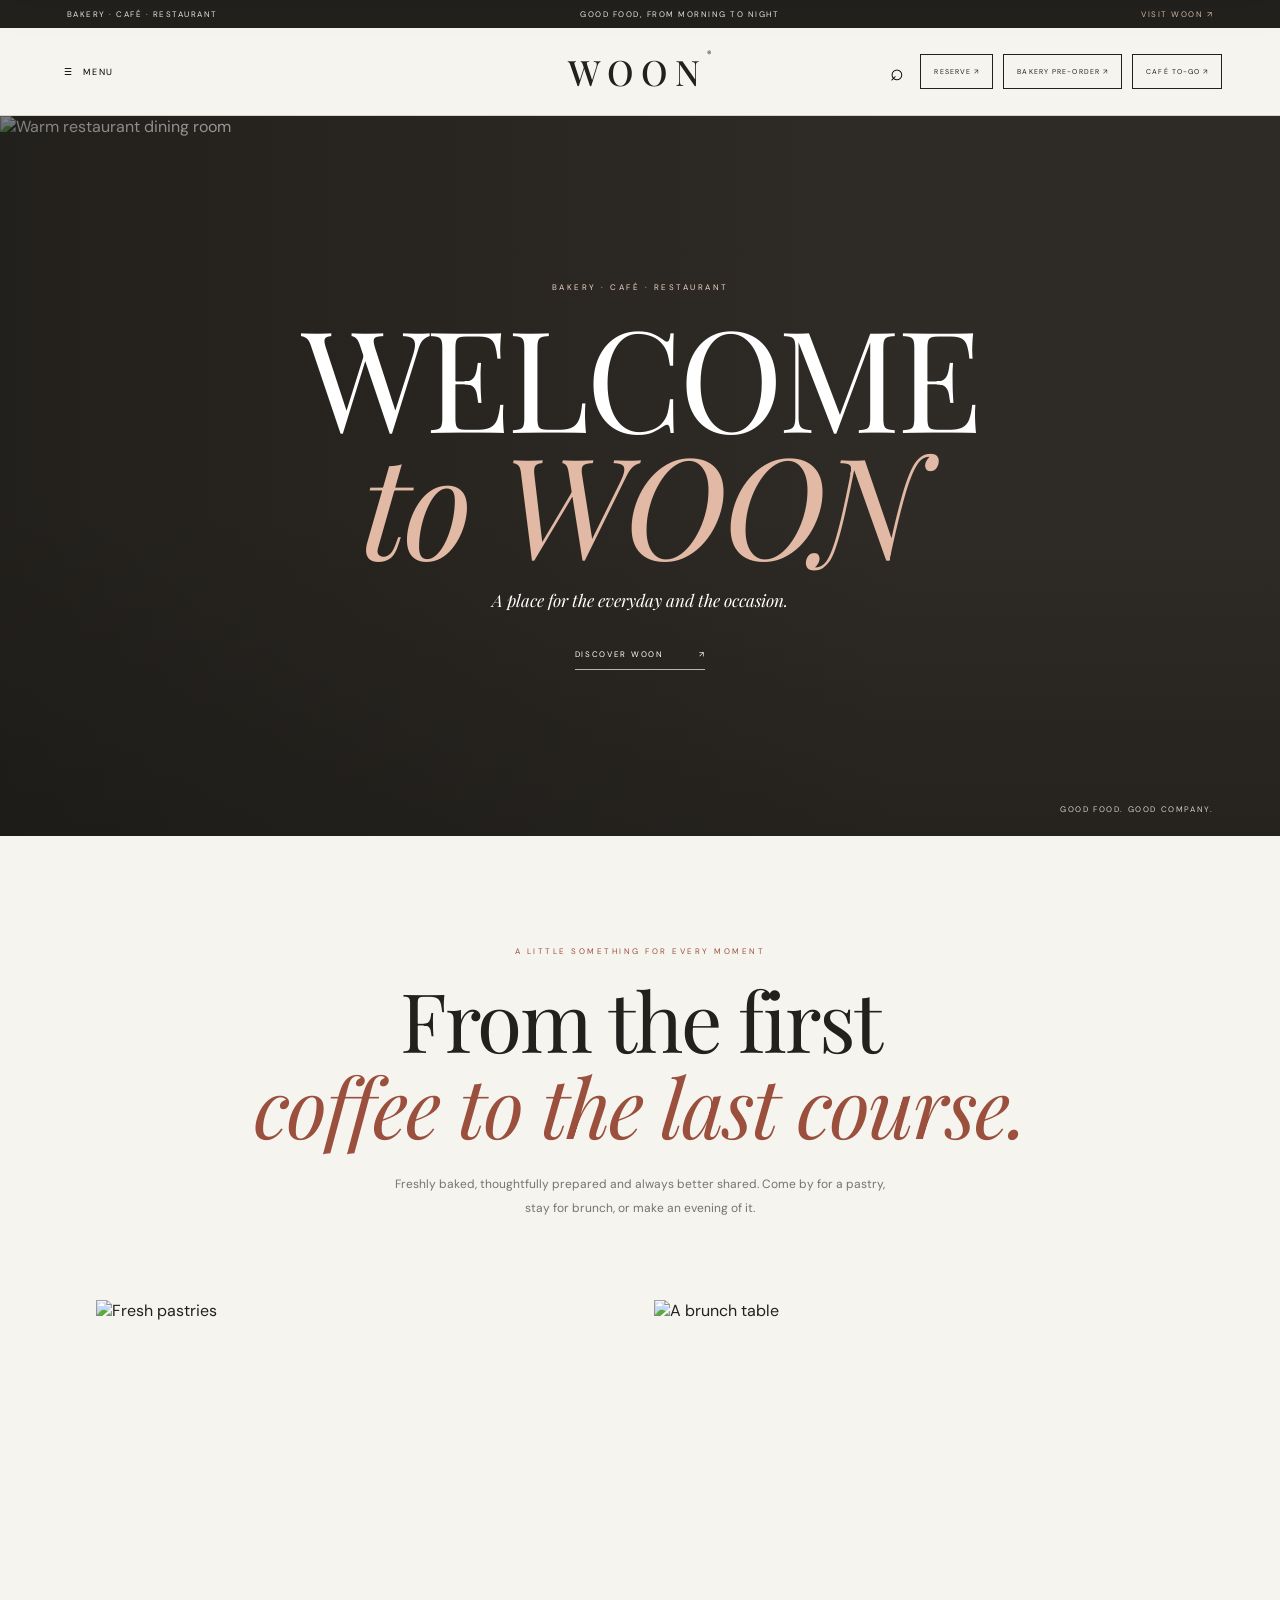
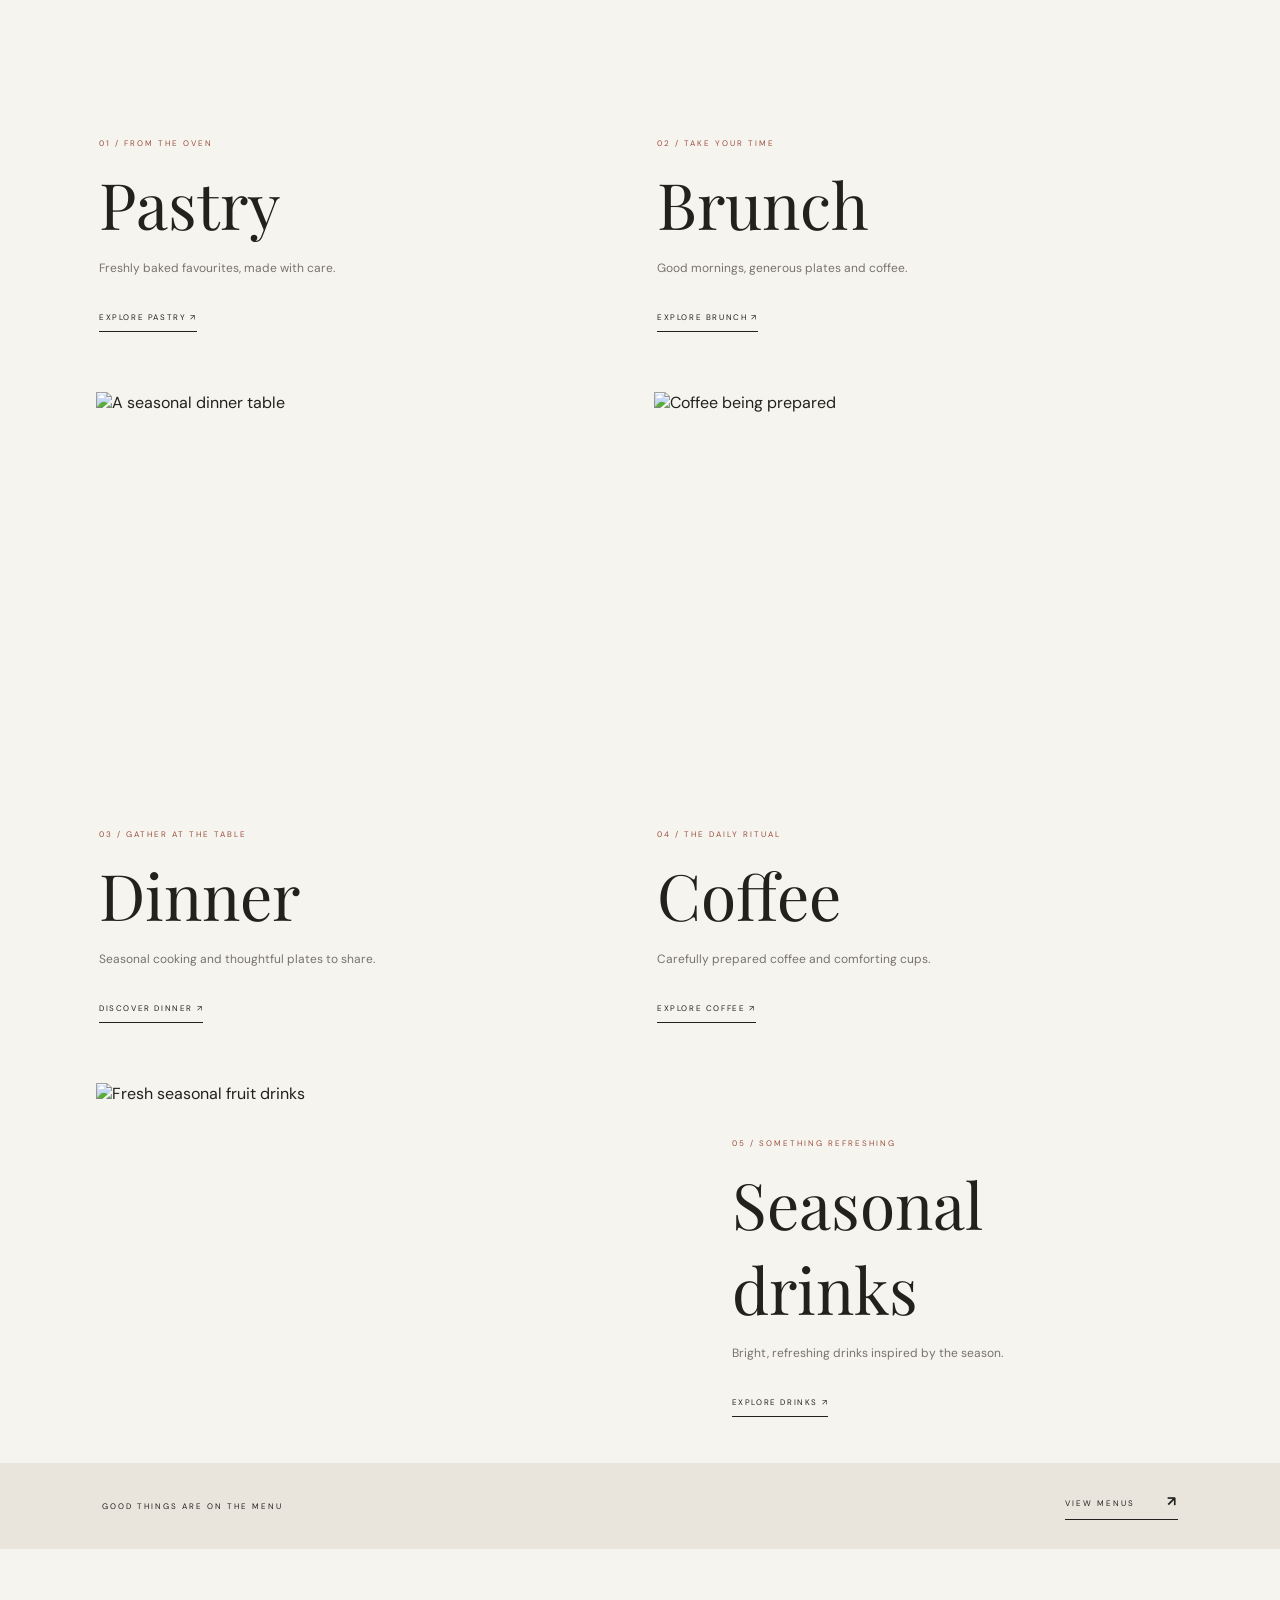
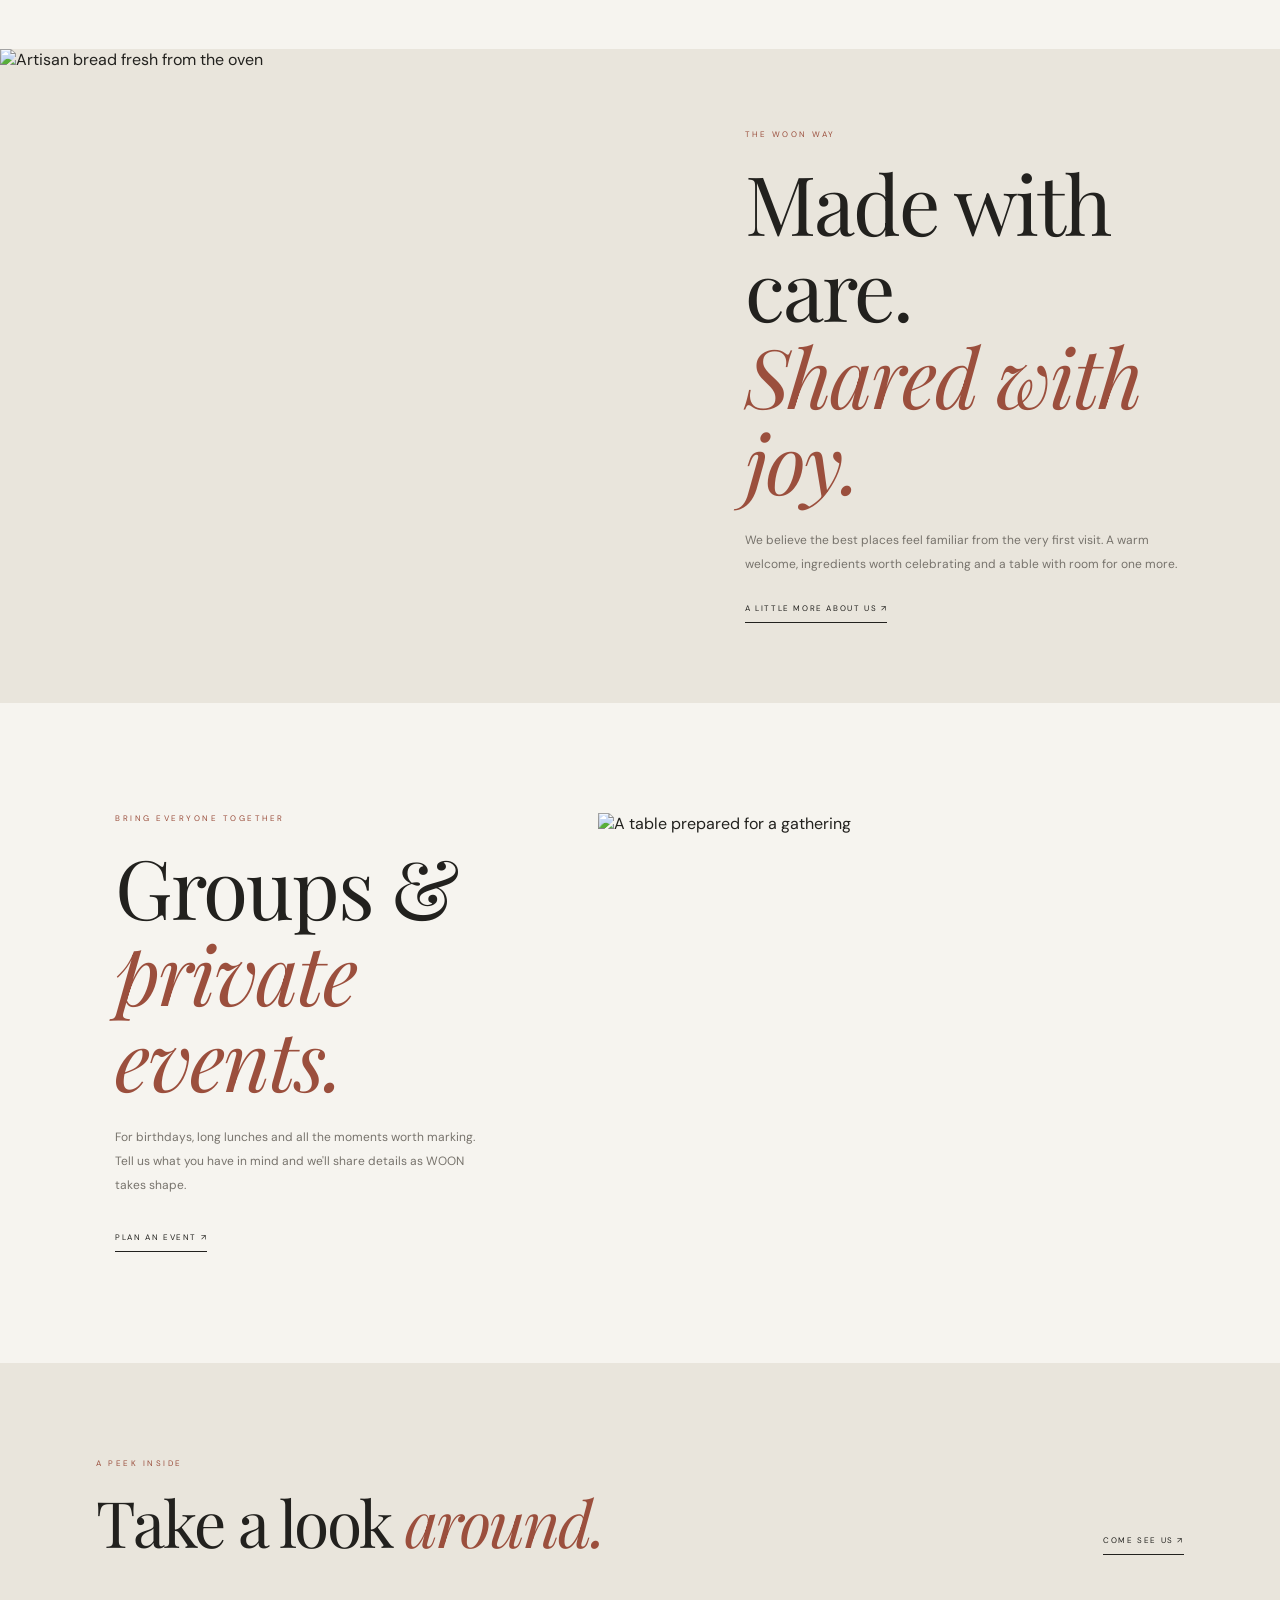
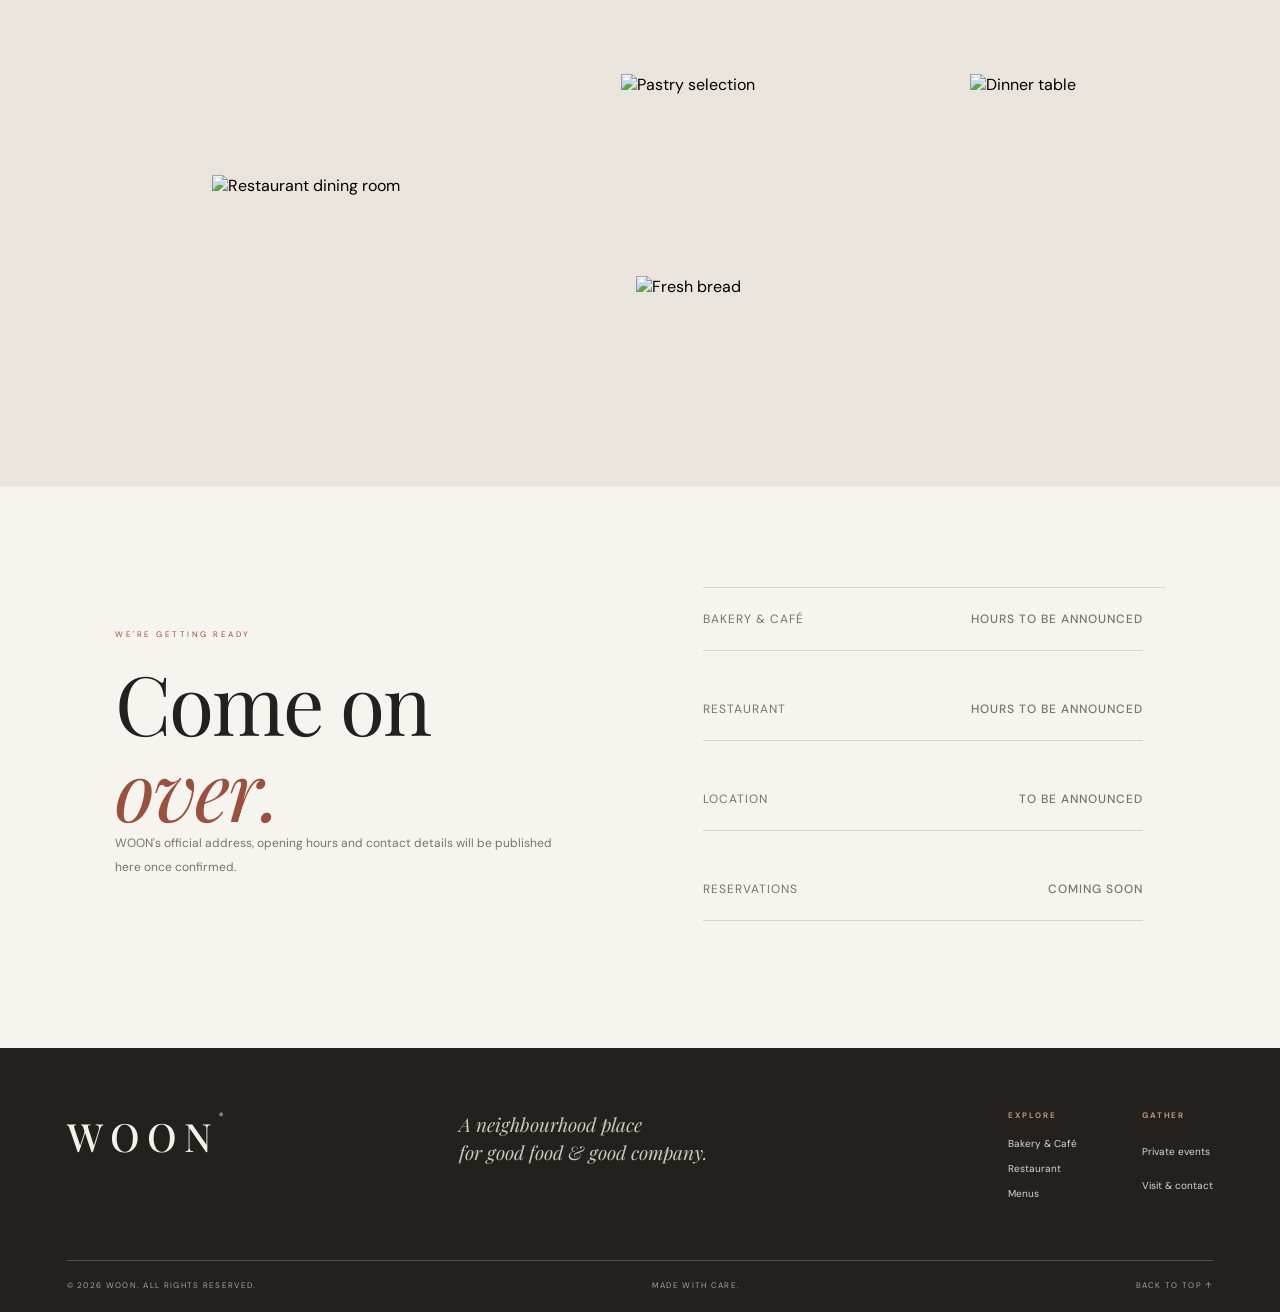
==== index.html @ 0897be60 "Align index.html with République-inspired page structure" ====
<!doctype html>
<html lang="en"><head><meta charset="utf-8"><meta name="viewport" content="width=device-width,initial-scale=1"><meta name="theme-color" content="#f6f4ef"><meta name="description" content="A bakery, café, restaurant and gathering place."><title>WOON — WOON</title><link rel="preconnect" href="https://fonts.googleapis.com"><link rel="preconnect" href="https://fonts.gstatic.com" crossorigin><link href="https://fonts.googleapis.com/css2?family=DM+Sans:wght@400;500;600;700&family=Playfair+Display:ital,wght@0,400;0,500;0,600;1,400;1,500&display=swap" rel="stylesheet"><link rel="stylesheet" href="styles.css"><script defer src="app.js"></script></head><body id="top"><a class="skip" href="#main">Skip to content</a><div class="topline"><span>BAKERY · CAFÉ · RESTAURANT</span><span>GOOD FOOD, FROM MORNING TO NIGHT</span><a href="contact.html">VISIT WOON ↗</a></div><header class="header site-header">
<button class="menu-toggle" aria-expanded="false" aria-controls="nav">☰ <span>MENU</span></button>
<a class="logo wordmark" href="index.html">WOON<span>®</span></a>
<nav id="nav" class="main-nav" aria-label="Main navigation">
<a href="cafe-bakery.html">BAKERY & CAFÉ</a><a href="restaurant.html">RESTAURANT</a><a href="menu.html">MENUS</a><a href="private-events.html">PRIVATE EVENTS</a><a href="contact.html">VISIT</a>
</nav>
<div class="header-right header-actions">
<button class="search-open search-trigger" aria-label="Open search">⌕</button>
<a class="reserve reserve-link" href="restaurant.html#reservations">RESERVE ↗</a>
<a class="reserve-link secondary-action" href="cafe-bakery.html#preorder">BAKERY PRE-ORDER ↗</a>
<a class="reserve-link secondary-action" href="cafe-bakery.html#takeaway">CAFÉ TO-GO ↗</a>
</div></header><main id="main">
<section class="hero"><img src="https://images.unsplash.com/photo-1517248135467-4c7edcad34c4?auto=format&fit=crop&w=2400&q=90" alt="Warm restaurant dining room"><div class="hero-shade"></div><div class="hero-copy"><p class="overline">BAKERY · CAFÉ · RESTAURANT</p><h1>WELCOME<br><em>to WOON</em></h1><p>A place for the everyday and the occasion.</p><a class="light-link" href="menu.html">DISCOVER WOON <span>↗</span></a></div><span class="hero-credit">GOOD FOOD. GOOD COMPANY.</span></section>
<section class="intro"><p class="overline">A LITTLE SOMETHING FOR EVERY MOMENT</p><h2>From the first<br><em>coffee to the last course.</em></h2><p>Freshly baked, thoughtfully prepared and always better shared. Come by for a pastry, stay for brunch, or make an evening of it.</p></section>
<section class="offerings category-grid" aria-label="Explore WOON">
<article class="offering category-card"><a class="offering-image" href="cafe-bakery.html"><img src="https://images.unsplash.com/photo-1555507036-ab1f4038808a?auto=format&fit=crop&w=1200&q=90" alt="Fresh pastries"></a><div class="offering-copy"><span class="number">01 / FROM THE OVEN</span><h2><a href="cafe-bakery.html">Pastry</a></h2><p>Freshly baked favourites, made with care.</p><a class="text-link" href="cafe-bakery.html">EXPLORE PASTRY ↗</a></div></article>
<article class="offering category-card"><a class="offering-image" href="cafe-bakery.html#brunch"><img src="https://images.unsplash.com/photo-1533089860892-a7c6f0a88666?auto=format&fit=crop&w=1200&q=90" alt="A brunch table"></a><div class="offering-copy"><span class="number">02 / TAKE YOUR TIME</span><h2><a href="cafe-bakery.html#brunch">Brunch</a></h2><p>Good mornings, generous plates and coffee.</p><a class="text-link" href="cafe-bakery.html#brunch">EXPLORE BRUNCH ↗</a></div></article>
<article class="offering category-card"><a class="offering-image" href="restaurant.html"><img src="https://images.unsplash.com/photo-1414235077428-338989a2e8c0?auto=format&fit=crop&w=1200&q=90" alt="A seasonal dinner table"></a><div class="offering-copy"><span class="number">03 / GATHER AT THE TABLE</span><h2><a href="restaurant.html">Dinner</a></h2><p>Seasonal cooking and thoughtful plates to share.</p><a class="text-link" href="restaurant.html">DISCOVER DINNER ↗</a></div></article>
<article class="offering category-card"><a class="offering-image" href="menu.html#coffee-tea"><img src="https://images.unsplash.com/photo-1495474472287-4d71bcdd2085?auto=format&fit=crop&w=1200&q=90" alt="Coffee being prepared"></a><div class="offering-copy"><span class="number">04 / THE DAILY RITUAL</span><h2><a href="menu.html#coffee-tea">Coffee</a></h2><p>Carefully prepared coffee and comforting cups.</p><a class="text-link" href="menu.html#coffee-tea">EXPLORE COFFEE ↗</a></div></article>
<article class="offering category-card"><a class="offering-image" href="menu.html#seasonal-drinks"><img src="https://images.unsplash.com/photo-1544145945-f90425340c7e?auto=format&fit=crop&w=1200&q=90" alt="Fresh seasonal fruit drinks"></a><div class="offering-copy"><span class="number">05 / SOMETHING REFRESHING</span><h2><a href="menu.html#seasonal-drinks">Seasonal drinks</a></h2><p>Bright, refreshing drinks inspired by the season.</p><a class="text-link" href="menu.html#seasonal-drinks">EXPLORE DRINKS ↗</a></div></article>
</section>
<div class="menu-cta"><span>GOOD THINGS ARE ON THE MENU</span><a href="menu.html">VIEW MENUS <b>↗</b></a></div>
<section class="statement"><div class="statement-photo"><img src="https://images.unsplash.com/photo-1509440159596-0249088772ff?auto=format&fit=crop&w=1600&q=90" alt="Artisan bread fresh from the oven"></div><div class="statement-copy"><p class="overline">THE WOON WAY</p><h2>Made with care.<br><em>Shared with joy.</em></h2><p>We believe the best places feel familiar from the very first visit. A warm welcome, ingredients worth celebrating and a table with room for one more.</p><a class="text-link" href="cafe-bakery.html">A LITTLE MORE ABOUT US ↗</a></div></section>
<section class="private"><div><p class="overline">BRING EVERYONE TOGETHER</p><h2>Groups &<br><em>private events.</em></h2><p>For birthdays, long lunches and all the moments worth marking. Tell us what you have in mind and we'll share details as WOON takes shape.</p><a class="text-link" href="private-events.html">PLAN AN EVENT ↗</a></div><img src="https://images.unsplash.com/photo-1519167758481-83f550bb49b3?auto=format&fit=crop&w=1500&q=90" alt="A table prepared for a gathering"></section>
<section class="gallery"><div class="gallery-head"><div><p class="overline">A PEEK INSIDE</p><h2>Take a look <em>around.</em></h2></div><a class="text-link" href="contact.html">COME SEE US ↗</a></div><div class="gallery-grid"><button data-full="https://images.unsplash.com/photo-1517248135467-4c7edcad34c4?auto=format&fit=crop&w=2000&q=90"><img src="https://images.unsplash.com/photo-1517248135467-4c7edcad34c4?auto=format&fit=crop&w=900&q=85" alt="Restaurant dining room"></button><button data-full="https://images.unsplash.com/photo-1555507036-ab1f4038808a?auto=format&fit=crop&w=2000&q=90"><img src="https://images.unsplash.com/photo-1555507036-ab1f4038808a?auto=format&fit=crop&w=900&q=85" alt="Pastry selection"></button><button data-full="https://images.unsplash.com/photo-1414235077428-338989a2e8c0?auto=format&fit=crop&w=2000&q=90"><img src="https://images.unsplash.com/photo-1414235077428-338989a2e8c0?auto=format&fit=crop&w=900&q=85" alt="Dinner table"></button><button data-full="https://images.unsplash.com/photo-1509440159596-0249088772ff?auto=format&fit=crop&w=2000&q=90"><img src="https://images.unsplash.com/photo-1509440159596-0249088772ff?auto=format&fit=crop&w=900&q=85" alt="Fresh bread"></button></div></section>
<section class="visit"><div><p class="overline">WE'RE GETTING READY</p><h2>Come on <em>over.</em></h2><p>WOON's official address, opening hours and contact details will be published here once confirmed.</p></div><div class="visit-info"><p><span>BAKERY & CAFÉ</span><b>HOURS TO BE ANNOUNCED</b></p><p><span>RESTAURANT</span><b>HOURS TO BE ANNOUNCED</b></p><p><span>LOCATION</span><b>TO BE ANNOUNCED</b></p><p><span>RESERVATIONS</span><b>COMING SOON</b></p></div></section>
</main><footer class="footer"><div class="footer-top"><a class="footer-logo" href="index.html">WOON<span>®</span></a><p>A neighbourhood place<br>for good food & good company.</p><div class="footer-links"><div><b>EXPLORE</b><a href="cafe-bakery.html">Bakery & Café</a><a href="restaurant.html">Restaurant</a><a href="menu.html">Menus</a></div><div><b>GATHER</b><a href="private-events.html">Private events</a><a href="contact.html">Visit & contact</a></div></div></div><div class="footer-bottom"><span>© 2026 WOON. ALL RIGHTS RESERVED.</span><span>MADE WITH CARE.</span><a href="#top">BACK TO TOP ↑</a></div></footer><div class="search-screen" aria-hidden="true"><div class="search-head"><span>SEARCH WOON</span><button class="search-close" aria-label="Close search">×</button></div><label for="search-field">What are you looking for?</label><input id="search-field" type="search" placeholder="Try pastry, brunch, dinner…"><div class="search-links"><a href="cafe-bakery.html">Bakery & Café ↗</a><a href="restaurant.html">Restaurant ↗</a><a href="menu.html">Menus ↗</a><a href="private-events.html">Private events ↗</a><a href="contact.html">Visit WOON ↗</a></div></div><div class="lightbox" aria-hidden="true"><button class="lightbox-close" aria-label="Close image">×</button><img src="" alt="Gallery image"></div></body></html>
---- styles.css ----
:root{--paper:#f6f4ef;--white:#fffefa;--ink:#22211e;--muted:#77736c;--line:#d8d4cc;--accent:#9b4f3d;--serif:"Playfair Display",Georgia,serif;--sans:"DM Sans",Arial,sans-serif}*{box-sizing:border-box}html{scroll-behavior:smooth;scroll-padding-top:100px}body{margin:0;background:var(--paper);color:var(--ink);font-family:var(--sans);-webkit-font-smoothing:antialiased}body.lock{overflow:hidden}a{color:inherit;text-decoration:none}button,input{font:inherit}.skip{position:absolute;left:-999px;top:8px;background:white;padding:12px;z-index:100}.skip:focus{left:8px}.topline{height:27px;background:var(--ink);color:#eeeae1;display:flex;justify-content:space-between;align-items:center;padding:0 5.2%;font-size:8px;letter-spacing:1.5px}.topline a{color:#d7b8a6}.header{height:91px;display:grid;grid-template-columns:1fr auto 1fr;align-items:center;padding:0 5.2%;border-bottom:1px solid var(--line);position:sticky;top:0;z-index:30;background:#f6f4eff2;backdrop-filter:blur(12px)}.logo,.footer-logo{font:500 35px var(--serif);letter-spacing:7px;justify-self:center}.logo span,.footer-logo span{font:9px var(--sans);letter-spacing:0;vertical-align:top}.menu-toggle{border:0;background:none;display:flex;gap:10px;align-items:center;font-size:9px;letter-spacing:1.7px;cursor:pointer;justify-self:start}.header nav{display:none}.header-right{display:flex;gap:23px;align-items:center;justify-self:end}.search-open{font-size:27px;border:0;background:none;cursor:pointer}.reserve{border:1px solid var(--ink);padding:13px 17px;font-size:8px;letter-spacing:1.5px}.hero{height:min(720px,calc(100svh - 118px));min-height:550px;position:relative;display:grid;place-items:center;color:white;overflow:hidden;background:#332f2a}.hero>img,.hero-shade{position:absolute;inset:0;width:100%;height:100%}.hero>img{object-fit:cover;object-position:center 55%}.hero-shade{background:linear-gradient(90deg,#1514118c,#15141126 70%),linear-gradient(0deg,#1514115c,transparent 45%)}.hero-copy{position:relative;text-align:center;padding:25px}.overline{font-size:8px;letter-spacing:2.5px;color:var(--accent);margin:0 0 20px}.hero .overline{color:#f1d6c8}.hero h1{font:400 clamp(72px,11vw,145px)/.9 var(--serif);letter-spacing:-4px;margin:0}.hero h1 em{font-weight:400;color:#e2b9a4}.hero-copy>p:not(.overline){font:italic 17px var(--serif);margin:24px 0 30px}.light-link{display:inline-flex;gap:35px;border-bottom:1px solid #ffffffa8;padding-bottom:10px;font-size:8px;letter-spacing:1.7px}.hero-credit{position:absolute;bottom:22px;right:5.2%;font-size:8px;letter-spacing:1.6px;color:#ffffffc8}.intro{padding:110px 20px 80px;text-align:center;max-width:850px;margin:auto}.intro h2,.statement h2,.private h2,.gallery h2,.visit h2{font:400 clamp(48px,6.6vw,82px)/1.05 var(--serif);letter-spacing:-2px;margin:0}.intro h2 em,.statement h2 em,.private h2 em,.gallery h2 em,.visit h2 em{color:var(--accent);font-weight:400}.intro>p:last-child{max-width:490px;margin:24px auto 0;color:var(--muted);font-size:12px;line-height:2}.offerings{max-width:1400px;margin:0 auto;padding:0 7.5%}.offering{display:grid;grid-template-columns:1.2fr .8fr;gap:10%;align-items:center;padding:40px 0 72px}.offering.reverse{grid-template-columns:.8fr 1.2fr}.offering.reverse .offering-image{grid-column:2;grid-row:1}.offering.reverse .offering-copy{grid-column:1;grid-row:1}.offering-image{display:block;height:390px;overflow:hidden}.offering-image img{width:100%;height:100%;object-fit:cover;transition:transform .65s}.offering-image:hover img{transform:scale(1.035)}.offering-copy{max-width:390px}.number{font-size:8px;letter-spacing:2px;color:var(--accent)}.offering h2{font:400 clamp(48px,6vw,75px) var(--serif);margin:13px 0}.offering-copy p{font-size:12px;line-height:2;color:var(--muted);margin:0 0 24px}.text-link{display:inline-block;font-size:8px;letter-spacing:1.6px;border-bottom:1px solid var(--ink);padding-bottom:9px}.text-link:hover{color:var(--accent);border-color:var(--accent)}.menu-cta{background:#e9e5dc;padding:29px 8%;display:flex;justify-content:space-between;align-items:center;font-size:8px;letter-spacing:2px}.menu-cta a{border-bottom:1px solid var(--ink);padding:0 0 9px}.menu-cta b{font-size:14px;margin-left:28px}.statement{display:grid;grid-template-columns:1.05fr .95fr;background:#e9e5dc;margin-top:100px;min-height:560px}.statement-photo img{width:100%;height:100%;min-height:560px;object-fit:cover}.statement-copy{padding:80px 12%;display:flex;flex-direction:column;align-items:flex-start;justify-content:center}.statement-copy h2{margin-bottom:24px}.statement-copy>p:not(.overline),.private>div>p:not(.overline),.visit>div>p:not(.overline){font-size:12px;line-height:2;color:var(--muted);max-width:440px;margin:0 0 27px}.private{padding:110px 9%;display:grid;grid-template-columns:.8fr 1.2fr;gap:10%;align-items:center}.private img{width:100%;height:440px;object-fit:cover}.private h2{margin-bottom:24px}.gallery{background:#e9e5dc;padding:95px 7.5% 105px}.gallery-head{display:flex;justify-content:space-between;align-items:end;margin-bottom:35px}.gallery h2{font-size:clamp(43px,5vw,65px)}.gallery-grid{display:grid;grid-template-columns:1.3fr 1fr 1fr;grid-template-rows:190px 190px;gap:12px}.gallery-grid button{padding:0;border:0;overflow:hidden;cursor:zoom-in;background:none}.gallery-grid button:first-child{grid-row:span 2}.gallery-grid img{width:100%;height:100%;object-fit:cover;transition:transform .5s}.gallery-grid button:hover img{transform:scale(1.04)}.visit{padding:100px 9%;display:grid;grid-template-columns:1fr 1fr;gap:12%;align-items:center}.visit-info{border-top:1px solid var(--line)}.visit-info p{margin:0;padding:19px 0;border-bottom:1px solid var(--line);display:flex;justify-content:space-between;gap:20px;font-size:8px;letter-spacing:1px}.visit-info span{color:var(--muted)}.visit-info b{font-weight:500;text-align:right}.footer{background:var(--ink);color:#f5f1e9;padding:62px 5.2% 22px}.footer-top{display:grid;grid-template-columns:1fr 1fr 1fr;gap:30px;padding-bottom:60px}.footer-logo{justify-self:start;font-size:39px}.footer-top>p{font:italic 19px/1.5 var(--serif);color:#d0c6b8;margin:0}.footer-links{display:flex;justify-content:flex-end;gap:65px}.footer-links div{display:grid;gap:12px;font-size:10px;color:#ddd6ca}.footer-links b{font-size:8px;letter-spacing:1.7px;color:#c2947e;margin-bottom:5px}.footer-bottom{border-top:1px solid #ffffff32;padding-top:19px;display:flex;justify-content:space-between;gap:15px;color:#aaa397;font-size:8px;letter-spacing:1.3px}.search-screen{position:fixed;z-index:60;inset:0 0 auto;background:var(--paper);padding:32px 8% 45px;box-shadow:0 18px 50px #0002;transform:translateY(-110%);transition:transform .3s}.search-screen.open{transform:translateY(0)}.search-head{display:flex;justify-content:space-between;font-size:9px;letter-spacing:2px;margin-bottom:35px}.search-close,.lightbox-close{border:0;background:none;font-size:23px;cursor:pointer}.search-screen label{display:block;font:30px var(--serif);margin-bottom:15px}.search-screen input{width:100%;border:0;border-bottom:1px solid var(--ink);background:none;padding:12px 0;font-size:16px;outline:none}.search-links{display:flex;gap:24px;flex-wrap:wrap;margin-top:25px}.search-links a{font-size:10px;border-bottom:1px solid var(--line);padding-bottom:8px}.search-links a[hidden]{display:none}.lightbox{display:none;position:fixed;inset:0;z-index:70;background:#171612ed;align-items:center;justify-content:center;padding:6vw}.lightbox.open{display:flex}.lightbox img{max-width:100%;max-height:86vh;object-fit:contain}.lightbox-close{position:absolute;right:28px;top:20px;color:white}.page-hero{background:#e9e5dc;padding:85px 9% 75px}.page-hero h1{font:400 clamp(55px,8vw,100px)/1 var(--serif);margin:0;letter-spacing:-2px}.page-hero h1 em{color:var(--accent);font-weight:400}.page-hero>p:last-child{font-size:12px;line-height:2;color:var(--muted);max-width:600px;margin:22px 0 0}.page-body{padding:80px 9%;max-width:1400px;margin:auto}.page-body h2{font:400 clamp(38px,5vw,60px) var(--serif);margin:0 0 20px}.page-body p{font-size:12px;line-height:2;color:var(--muted);max-width:720px}.columns{display:grid;grid-template-columns:1fr 1fr;gap:35px;margin-top:35px}.column{border-top:1px solid var(--line);padding-top:20px}.column h3{font:400 30px var(--serif);margin:0 0 14px}.column a,.column .line{display:flex;justify-content:space-between;gap:15px;border-bottom:1px solid var(--line);padding:13px 0;font-size:10px}.column small{font-size:8px;letter-spacing:1px;color:var(--accent)}.page-image-row{display:grid;grid-template-columns:1fr 1fr;gap:15px;padding:0 9% 75px}.page-image-row img{width:100%;height:350px;object-fit:cover}.notice{background:#e9e5dc;padding:30px;margin-top:35px;max-width:650px}.notice .text-link{margin-top:8px}@media(min-width:1100px){.menu-toggle{display:none}.header{grid-template-columns:1fr auto 1fr}.logo{grid-column:2}.header nav{display:flex;grid-column:1;grid-row:1;gap:22px;justify-self:start}.header nav a{font-size:8px;letter-spacing:1.2px}.header-right{grid-column:3}}@media(max-width:1099px){.header nav{display:none;position:absolute;top:91px;left:0;right:0;background:var(--paper);padding:10px 7% 20px;border-bottom:1px solid var(--line)}.header nav.open{display:grid}.header nav a{padding:15px 0;border-bottom:1px solid var(--line);font-size:10px;letter-spacing:1px}}@media(max-width:700px){.topline{padding:0 5%;font-size:7px}.topline span:nth-child(2){display:none}.header{height:72px;padding:0 5%}.header nav{top:72px}.logo{font-size:29px;letter-spacing:5px}.header-right{gap:12px}.reserve{padding:11px 9px;font-size:7px}.menu-toggle{font-size:8px}.hero{height:calc(88svh - 99px);min-height:530px}.hero h1{font-size:clamp(67px,16vw,110px)}.hero-copy>p:not(.overline){font-size:14px}.intro{padding:75px 8% 55px}.intro h2{font-size:49px}.offerings{padding:0 7%}.offering,.offering.reverse{grid-template-columns:1fr;gap:22px;padding:25px 0 48px}.offering.reverse .offering-image,.offering.reverse .offering-copy{grid-column:auto;grid-row:auto}.offering-image{height:270px}.offering-copy{padding:0 3px}.offering h2{font-size:48px;margin:10px 0}.menu-cta{padding:25px 7%;font-size:7px;gap:15px}.menu-cta a{white-space:nowrap}.menu-cta b{margin-left:10px}.statement{grid-template-columns:1fr;margin-top:65px}.statement-photo img{height:300px;min-height:0}.statement-copy{padding:60px 8%}.statement h2,.private h2{font-size:51px}.private{padding:75px 7%;grid-template-columns:1fr;gap:30px}.private img{height:300px}.gallery{padding:70px 7%}.gallery-head{display:block}.gallery-head .text-link{margin-top:20px}.gallery-grid{grid-template-columns:1fr 1fr;grid-template-rows:170px 170px 170px}.gallery-grid button:first-child{grid-row:span 2}.visit{padding:75px 7%;grid-template-columns:1fr;gap:30px}.visit-info p{font-size:7px}.footer-top{grid-template-columns:1fr 1fr;gap:22px;padding-bottom:40px}.footer-logo{font-size:32px}.footer-top>p{font-size:16px}.footer-links{grid-column:1/-1;justify-content:flex-start;gap:50px}.footer-bottom{flex-wrap:wrap;font-size:7px}.search-screen{padding:25px 7% 35px}.search-links{gap:15px}.page-hero{padding:65px 7%}.page-body{padding:60px 7%}.columns,.page-image-row{grid-template-columns:1fr}.page-image-row{padding:0 7% 55px}.page-image-row img{height:260px}}@media(prefers-reduced-motion:reduce){*,*::before,*::after{scroll-behavior:auto!important;animation-duration:.01ms!important;transition-duration:.01ms!important}}a:focus-visible,button:focus-visible,input:focus-visible{outline:2px solid var(--accent);outline-offset:4px}

/* Shared interior-page system */
.utility,.topline{height:28px;background:var(--ink);color:#eeeae1;display:flex;align-items:center;justify-content:space-between;padding:0 5.2%;font-size:8px;letter-spacing:1.5px}
.utility a{color:#d7b8a6}
.site-header{height:91px;display:grid;grid-template-columns:1fr auto 1fr;align-items:center;padding:0 5.2%;border-bottom:1px solid var(--line);position:sticky;top:0;z-index:30;background:#f6f4eff2;backdrop-filter:blur(12px)}
.wordmark{font:500 35px var(--serif);letter-spacing:7px;justify-self:center}
.wordmark span,.footer-wordmark span{font:9px var(--sans);letter-spacing:0;vertical-align:top}
.header-tool{border:0;background:none;display:flex;gap:10px;align-items:center;font-size:9px;letter-spacing:1.7px;cursor:pointer;justify-self:start}
.main-nav{display:flex;gap:22px;justify-self:start}
.main-nav a{font-size:8px;letter-spacing:1.2px}
.header-actions{display:flex;gap:20px;align-items:center;justify-self:end}
.search-trigger{font-size:27px;border:0;background:none;cursor:pointer}
.reserve-link{border:1px solid var(--ink);padding:13px 17px;font-size:8px;letter-spacing:1.5px}
.subhero{background:#e9e5dc;padding:85px 9% 75px}
.subhero .eyebrow,.eyebrow{font-size:8px;letter-spacing:2.5px;color:var(--accent);margin:0 0 20px}
.subhero h1{font:400 clamp(55px,8vw,100px)/1 var(--serif);margin:0;letter-spacing:-2px}
.subhero h1 em,.subsection h2 em,.order-strip h2 em{color:var(--accent);font-weight:400}
.subhero>p:last-child{font-size:12px;line-height:2;color:var(--muted);max-width:600px;margin:22px 0 0}
.image-band{display:grid;grid-template-columns:1fr 1fr;gap:15px;padding:0 9%;margin:0 auto}
.image-band img{width:100%;height:350px;object-fit:cover}
.subsection{padding:80px 9%;max-width:1400px;margin:0 auto}
.subsection h2{font:400 clamp(38px,5vw,60px)/1.1 var(--serif);margin:0 0 20px}
.subsection>p:not(.eyebrow){font-size:12px;line-height:2;color:var(--muted);max-width:720px}
.menu-panels{display:grid;grid-template-columns:1fr 1fr;gap:35px;margin-top:35px}
.menu-panel{border-top:1px solid var(--line);padding-top:20px}
.menu-panel h3{font:400 30px var(--serif);margin:0 0 14px}
.menu-panel>a{display:flex;justify-content:space-between;gap:15px;border-bottom:1px solid var(--line);padding:13px 0;font-size:10px}
.menu-panel>a span{font-size:8px;letter-spacing:1px;color:var(--accent)}
.order-strip{background:var(--ink);color:#f5f1e9;padding:65px 9%;display:grid;grid-template-columns:1fr 1fr;align-items:center;gap:30px}
.order-strip .eyebrow-light{color:#d7b8a6}
.order-strip h2{font:400 clamp(45px,6vw,72px)/1.05 var(--serif);margin:0}
.order-strip h2 em{color:#d7b8a6}
.order-actions{display:flex;flex-direction:column;gap:0}
.order-actions a{display:flex;justify-content:space-between;padding:19px 0;border-bottom:1px solid #ffffff44;font-size:9px;letter-spacing:1.5px}
.order-note{grid-column:1/-1;color:#c5bdb1;font-size:10px;line-height:1.8;margin:0}
.reserve-box{background:#e9e5dc;padding:32px;margin-top:38px;max-width:680px}
.reserve-box h2{font:400 42px var(--serif)}
.reserve-box p{font-size:12px;line-height:2;color:var(--muted)}
.button{display:inline-flex;align-items:center;gap:24px;padding:14px 18px;font-size:8px;letter-spacing:1.5px}
.button-dark{background:var(--ink);color:#fff}
.site-footer{background:var(--ink);color:#f5f1e9;padding:62px 5.2% 22px}
.footer-main{display:grid;grid-template-columns:1fr 1fr 1fr;gap:30px;padding-bottom:60px}
.footer-wordmark{font:500 39px var(--serif);letter-spacing:7px;justify-self:start}
.footer-main>p{font:italic 19px/1.5 var(--serif);color:#d0c6b8;margin:0}
.footer-columns{display:flex;justify-content:flex-end;gap:65px}
.footer-columns div{display:grid;align-content:start;gap:12px;font-size:10px;color:#ddd6ca}
.footer-columns span{font-size:8px;letter-spacing:1.7px;color:#c2947e;margin-bottom:5px}
.footer-bottom{border-top:1px solid #ffffff32;padding-top:19px;display:flex;justify-content:space-between;gap:15px;color:#aaa397;font-size:8px;letter-spacing:1.3px}
.search-panel{position:fixed;z-index:60;inset:0 0 auto;background:var(--paper);padding:32px 8% 45px;box-shadow:0 18px 50px #0002;transform:translateY(-110%);transition:transform .3s}
.search-panel.open{transform:translateY(0)}
.panel-top{display:flex;justify-content:space-between;font-size:9px;letter-spacing:2px;margin-bottom:35px}
.search-panel label{display:block;font:30px var(--serif);margin-bottom:15px}
.search-panel input{width:100%;border:0;border-bottom:1px solid var(--ink);background:none;padding:12px 0;font-size:16px;outline:none}
.search-results{display:flex;gap:24px;flex-wrap:wrap;margin-top:25px}
.search-results a{font-size:10px;border-bottom:1px solid var(--line);padding-bottom:8px}
.search-results a[hidden]{display:none}
@media(min-width:1100px){.header-tool{display:flex}.main-nav{display:none}.site-header{grid-template-columns:1fr auto 1fr}.wordmark{grid-column:2}.header-actions{grid-column:3}}
@media(max-width:1099px){.main-nav{display:none;position:absolute;top:91px;left:0;right:0;background:var(--paper);padding:10px 7% 20px;border-bottom:1px solid var(--line);z-index:35}.main-nav.open{display:grid}.main-nav a{padding:15px 0;border-bottom:1px solid var(--line);font-size:10px;letter-spacing:1px}}
@media(max-width:700px){.utility{padding:0 5%;font-size:7px}.utility span:nth-child(2){display:none}.site-header{height:72px;padding:0 5%}.wordmark{font-size:29px;letter-spacing:5px}.header-actions{gap:12px}.reserve-link{padding:11px 9px;font-size:7px}.main-nav{top:72px}.subhero{padding:65px 7%}.subsection{padding:60px 7%}.image-band{grid-template-columns:1fr;padding:0 7%}.image-band img{height:260px}.menu-panels{grid-template-columns:1fr}.order-strip{padding:55px 7%;grid-template-columns:1fr}.order-note{grid-column:auto}.footer-main{grid-template-columns:1fr 1fr;gap:22px;padding-bottom:40px}.footer-wordmark{font-size:32px}.footer-main>p{font-size:16px}.footer-columns{grid-column:1/-1;justify-content:flex-start;gap:50px}.footer-bottom{flex-wrap:wrap;font-size:7px}.search-panel{padding:25px 7% 35px}.search-results{gap:15px}}

/* République-inspired shared shell and compact category layout */
.site-header{height:88px;grid-template-columns:1fr auto 1fr;padding:0 4.5%;gap:18px}
.site-header .menu-toggle{display:flex;grid-column:1;grid-row:1;justify-self:start}
.site-header .wordmark{grid-column:2;grid-row:1}
.site-header .header-actions{grid-column:3;grid-row:1;gap:10px}
.site-header .reserve-link{white-space:nowrap;padding:12px 13px;font-size:7px;letter-spacing:1.1px}
.site-header .search-trigger{font-size:23px}
.site-header .main-nav{display:none;position:absolute;top:88px;left:0;right:0;background:var(--paper);padding:22px 5%;border-bottom:1px solid var(--line);box-shadow:0 16px 30px #00000012;z-index:36;grid-template-columns:repeat(5,1fr);gap:14px}
.site-header .main-nav.open{display:grid}
.site-header .main-nav a{padding:15px 8px;border-bottom:1px solid var(--line);font-size:9px;letter-spacing:1.3px;text-align:center}
.category-grid{display:grid;grid-template-columns:repeat(2,minmax(0,1fr));gap:60px 28px;padding:0 7.5%;max-width:1500px}
.category-grid .offering,.category-grid .offering.reverse{display:flex;flex-direction:column;align-items:stretch;gap:20px;padding:0}
.category-grid .offering-image{height:clamp(240px,32vw,440px)}
.category-grid .offering-copy{padding:0 3px;max-width:none}
.category-grid .offering h2{font-size:clamp(42px,5vw,66px);margin:10px 0}
.category-grid .offering-copy p{max-width:460px}
.category-grid .offering:nth-child(5){grid-column:1/-1;display:grid;grid-template-columns:1.1fr .9fr;align-items:center;gap:7%}
.category-grid .offering:nth-child(5) .offering-image{height:380px}
@media(min-width:1100px){.site-header .main-nav{top:88px}}
@media(max-width:1100px){.site-header .secondary-action{display:none}.site-header .main-nav{grid-template-columns:repeat(2,1fr)}}
@media(max-width:700px){.site-header{height:72px;padding:0 4%;gap:8px}.site-header .wordmark{font-size:27px;letter-spacing:4px}.site-header .header-actions{gap:7px}.site-header .reserve-link{padding:10px 8px;font-size:6px}.site-header .main-nav{top:72px;padding:12px 6%;grid-template-columns:1fr 1fr}.category-grid{grid-template-columns:1fr;gap:42px;padding:0 7%}.category-grid .offering:nth-child(5){grid-column:auto;display:flex}.category-grid .offering-image,.category-grid .offering:nth-child(5) .offering-image{height:270px}.category-grid .offering h2{font-size:48px}}
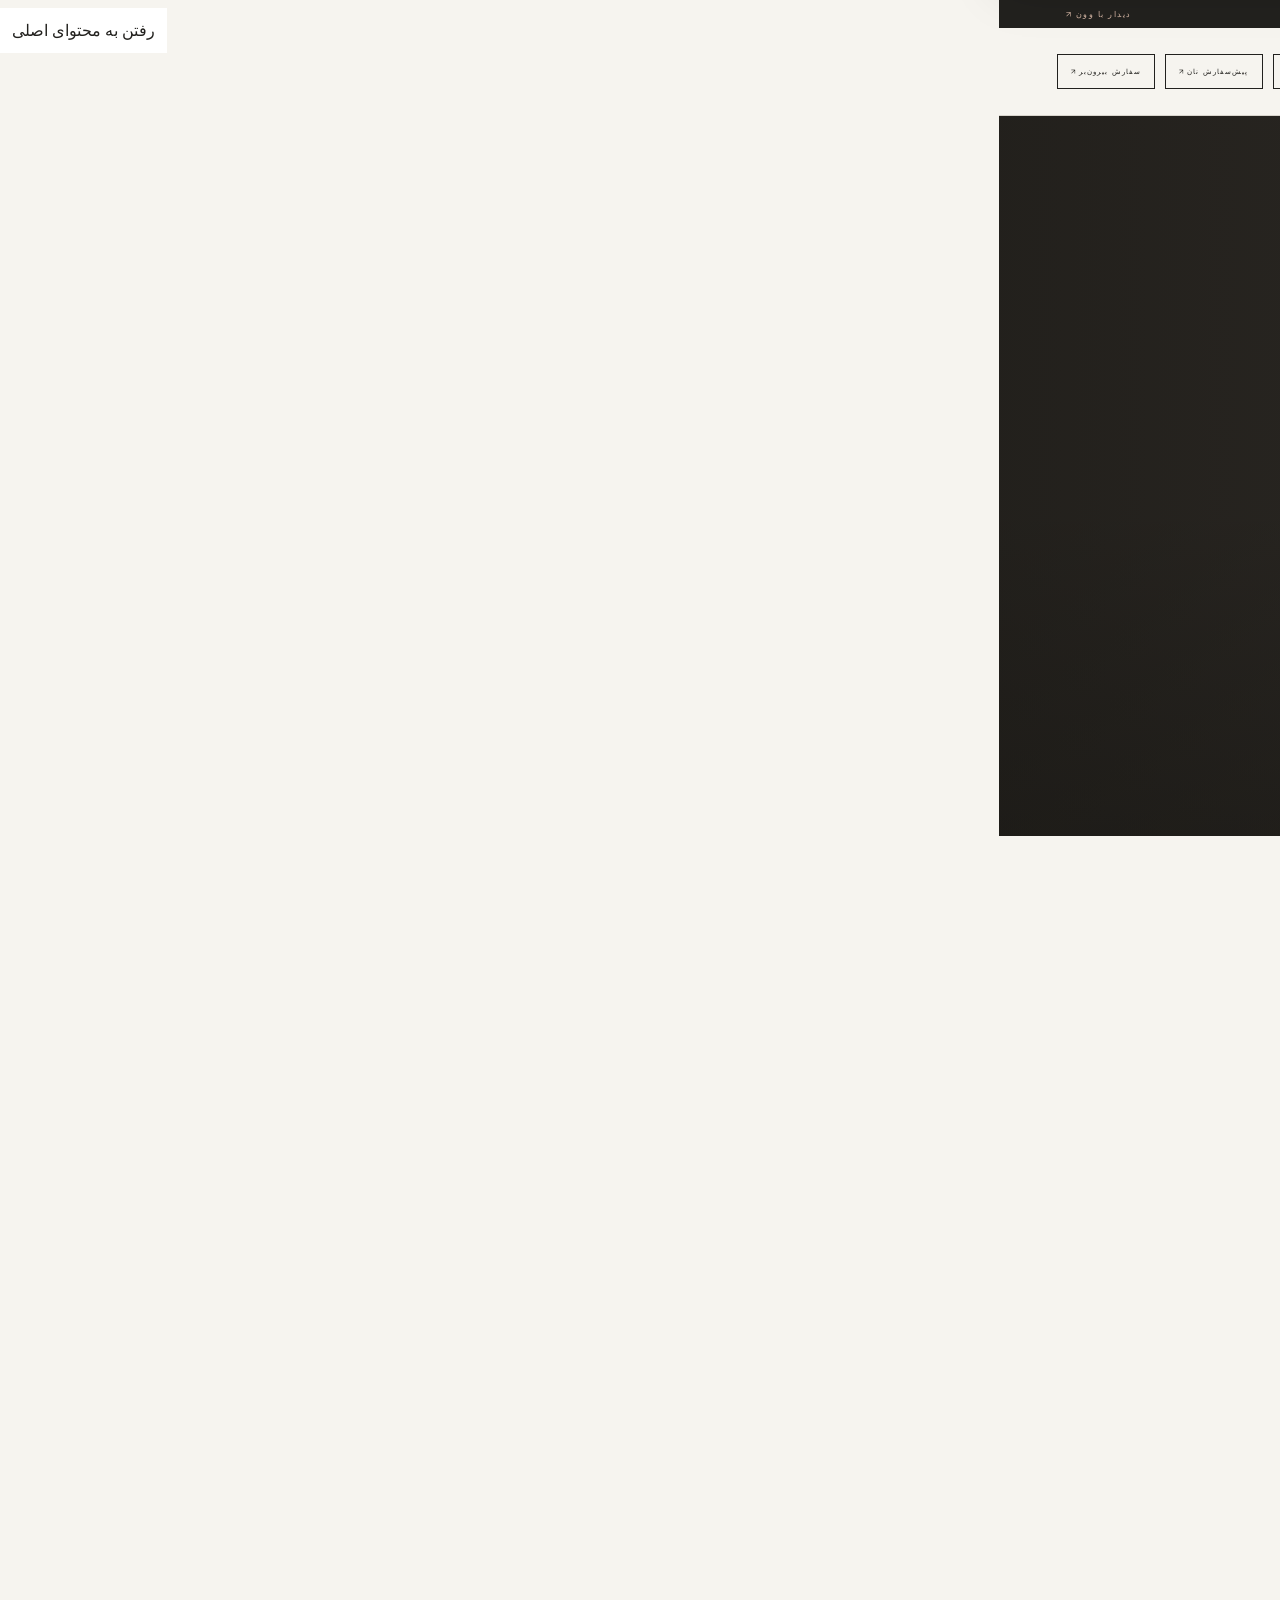
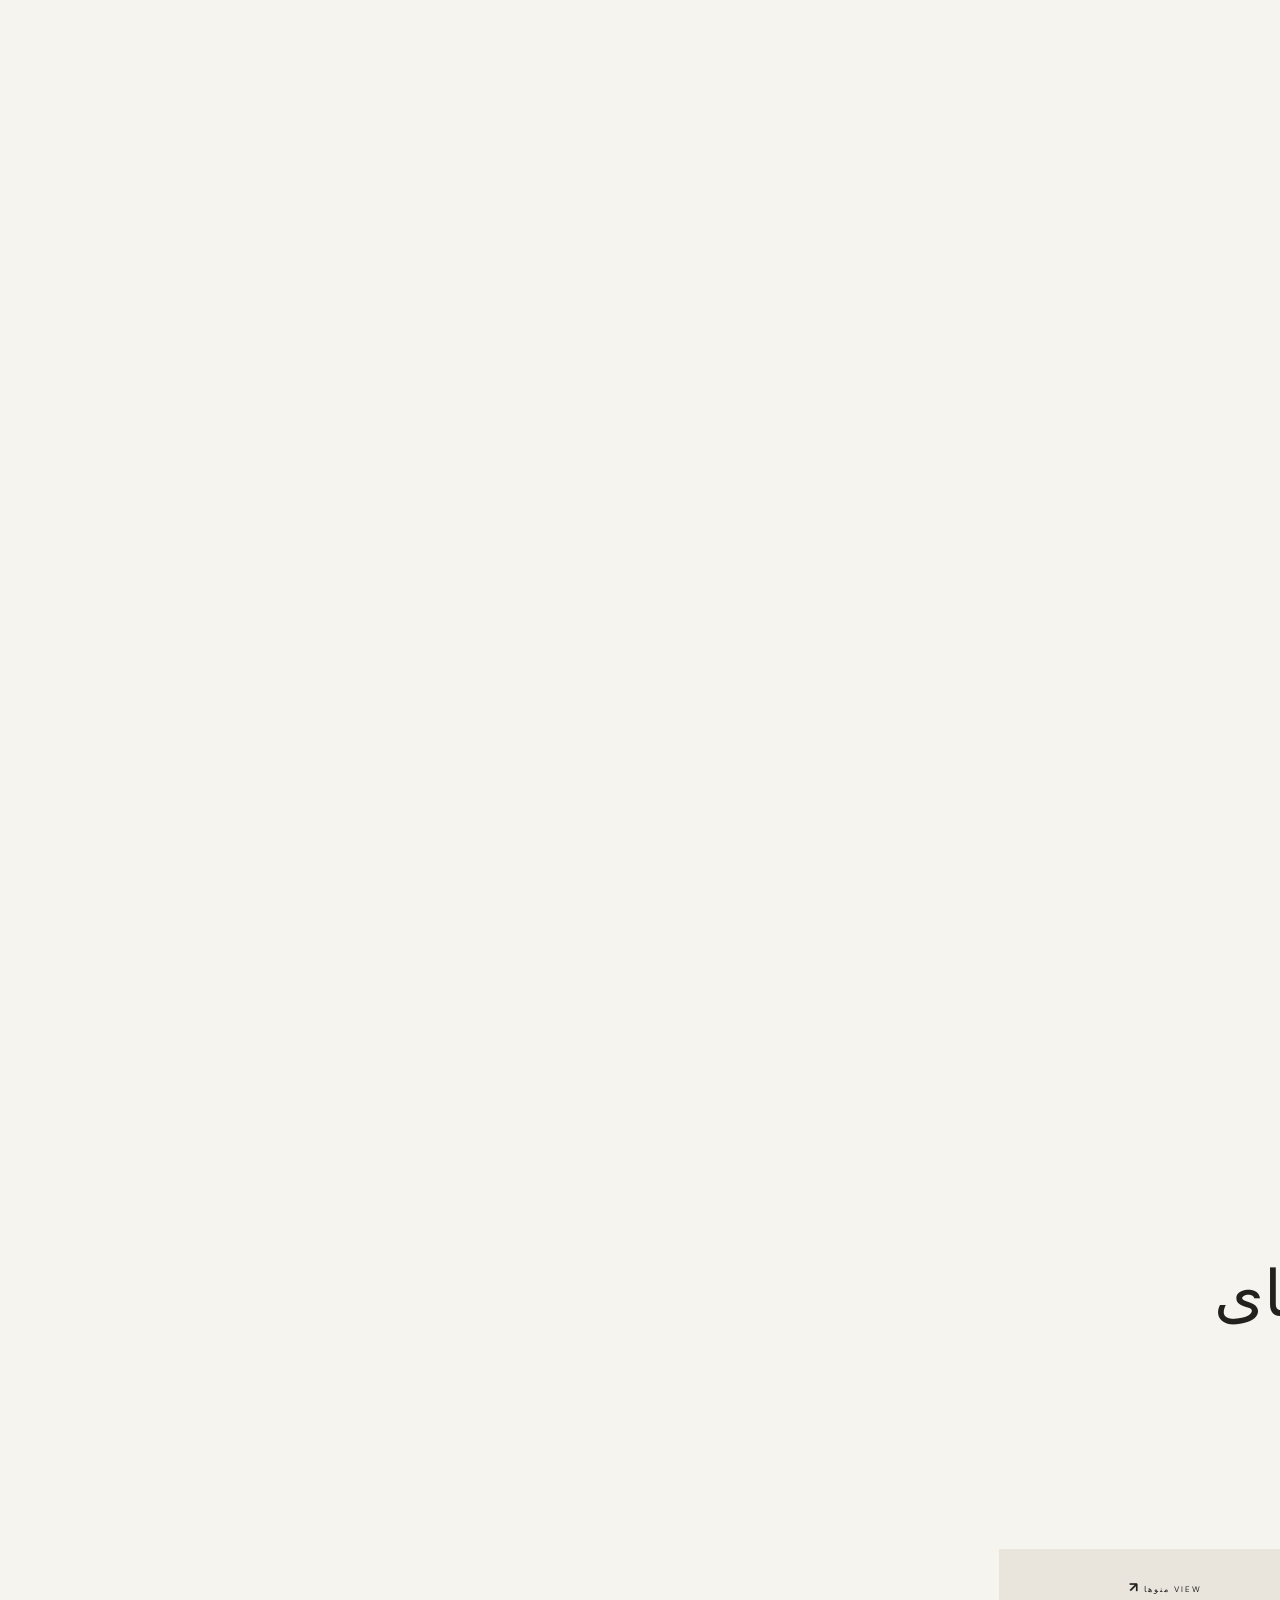
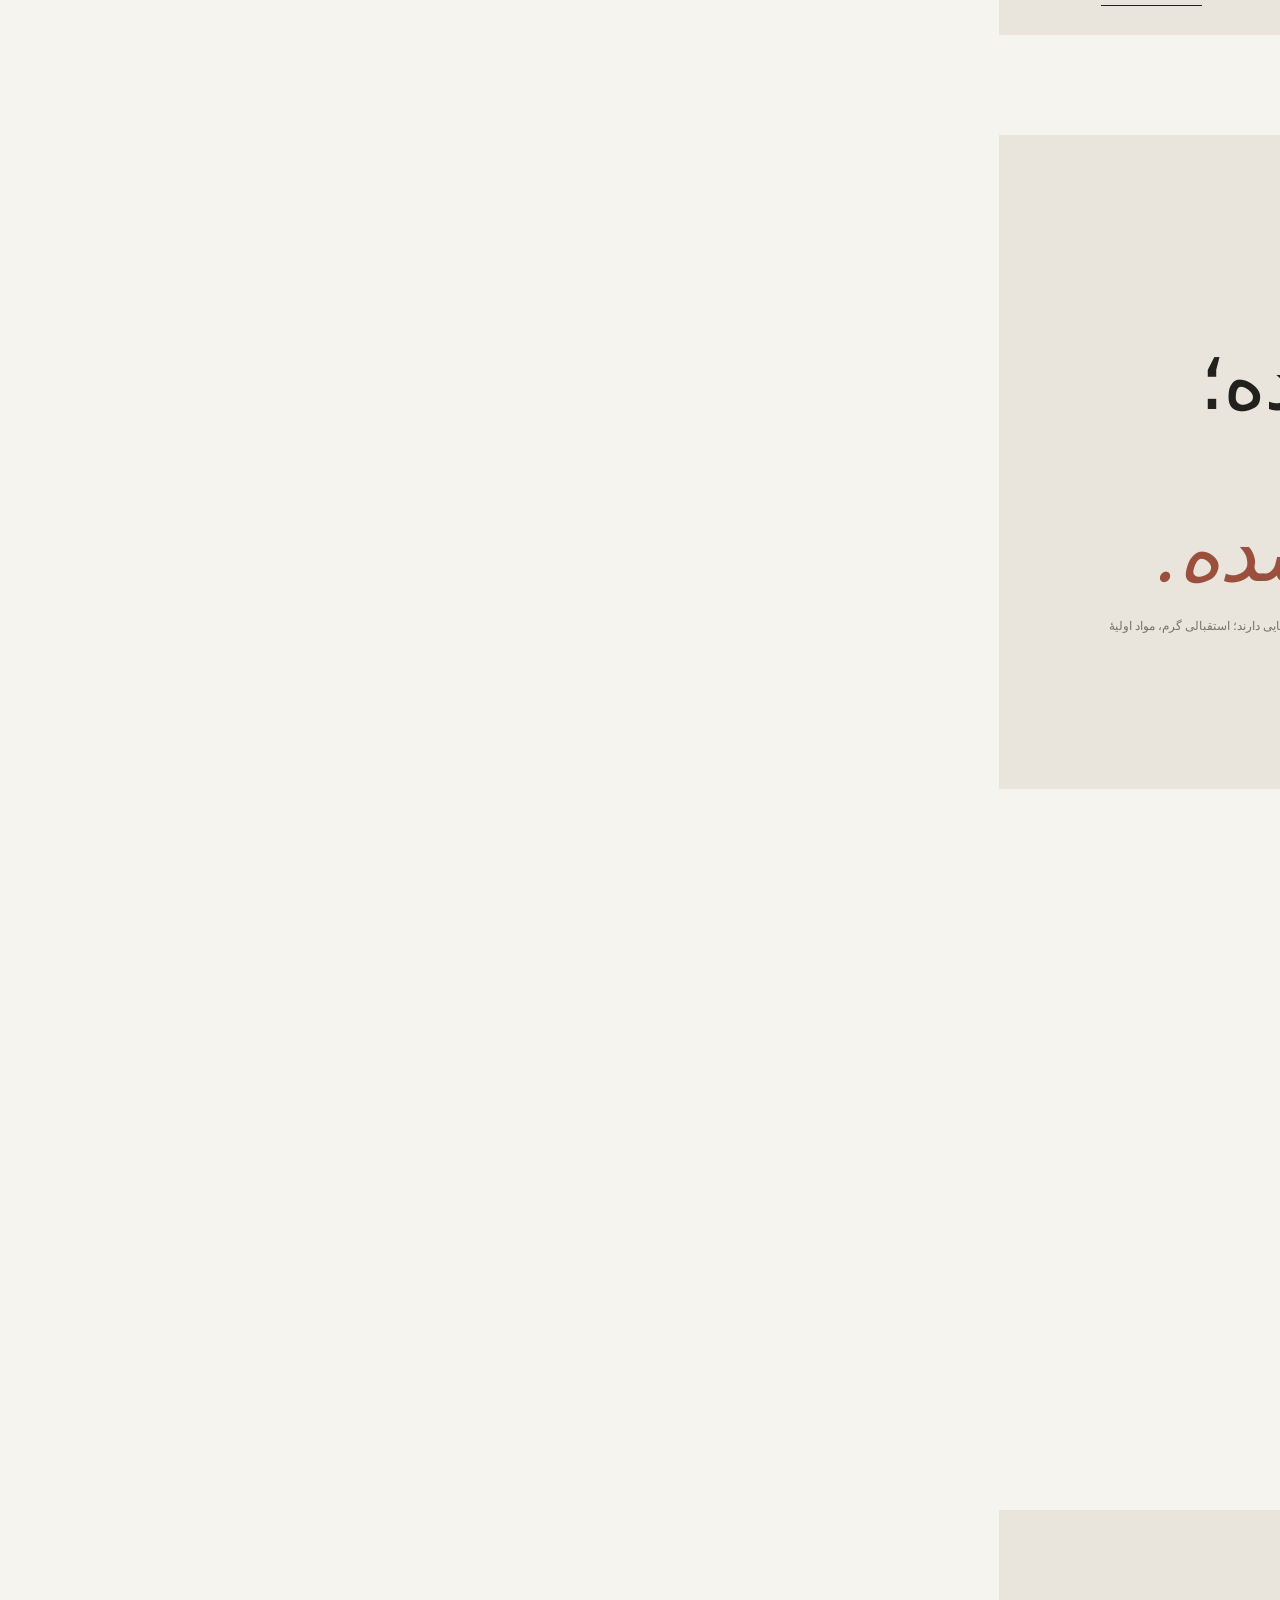
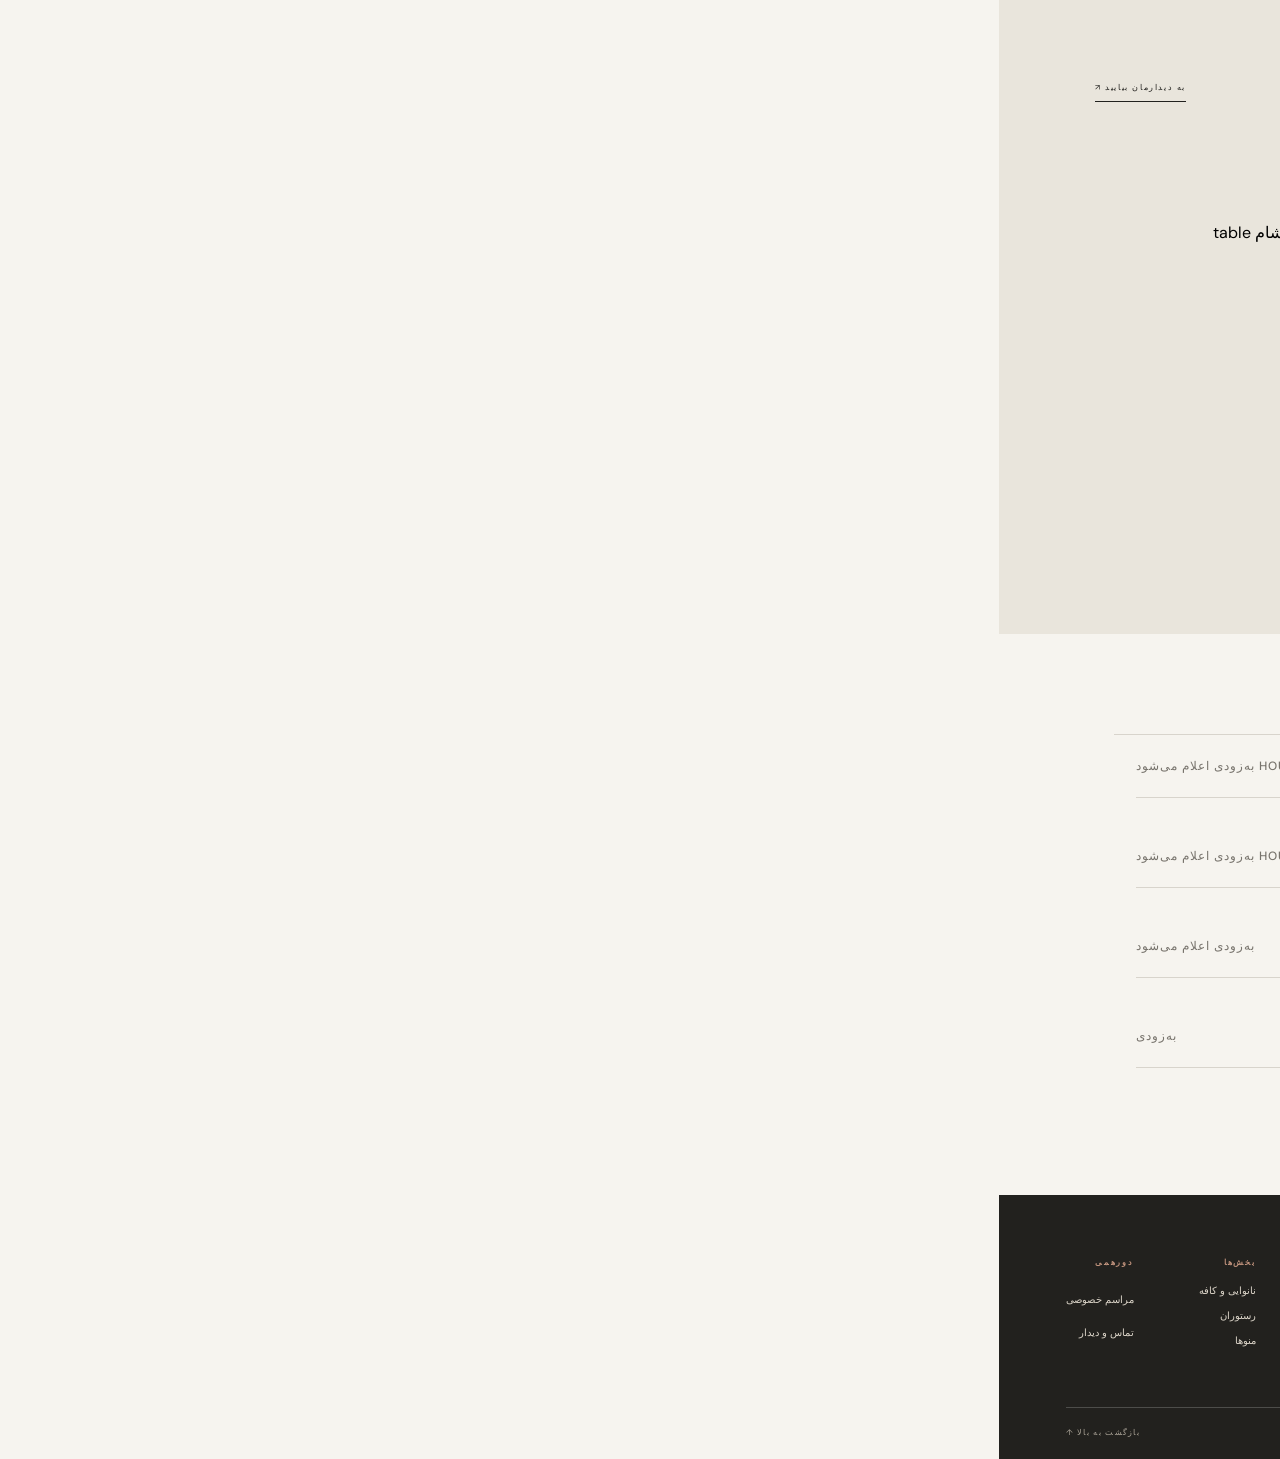
==== commit 1cb3ca1c: "Translate WOON website into Persian and add RTL layout" ====
--- a/index.html
+++ b/index.html
@@ -1,28 +1,28 @@
 <!doctype html>
-<html lang="en"><head><meta charset="utf-8"><meta name="viewport" content="width=device-width,initial-scale=1"><meta name="theme-color" content="#f6f4ef"><meta name="description" content="A bakery, café, restaurant and gathering place."><title>WOON — WOON</title><link rel="preconnect" href="https://fonts.googleapis.com"><link rel="preconnect" href="https://fonts.gstatic.com" crossorigin><link href="https://fonts.googleapis.com/css2?family=DM+Sans:wght@400;500;600;700&family=Playfair+Display:ital,wght@0,400;0,500;0,600;1,400;1,500&display=swap" rel="stylesheet"><link rel="stylesheet" href="styles.css"><script defer src="app.js"></script></head><body id="top"><a class="skip" href="#main">Skip to content</a><div class="topline"><span>BAKERY · CAFÉ · RESTAURANT</span><span>GOOD FOOD, FROM MORNING TO NIGHT</span><a href="contact.html">VISIT WOON ↗</a></div><header class="header site-header">
-<button class="menu-toggle" aria-expanded="false" aria-controls="nav">☰ <span>MENU</span></button>
+<html lang="fa" dir="rtl"><head><meta charset="utf-8"><meta name="viewport" content="width=device-width,initial-scale=1"><meta name="theme-color" content="#f6f4ef"><meta name="description" content="A bakery, café, restaurant and gathering place."><title>وون — کافه، نانوایی و رستوران</title><link rel="preconnect" href="https://fonts.googleapis.com"><link rel="preconnect" href="https://fonts.gstatic.com" crossorigin><link href="https://fonts.googleapis.com/css2?family=Vazirmatn:wght@400;500;600;700;800&family=DM+Sans:wght@400;500;600;700&family=Playfair+Display:ital,wght@0,400;0,500;0,600;1,400;1,500&display=swap" rel="stylesheet"><link rel="stylesheet" href="styles.css"><script defer src="app.js"></script></head><body id="top"><a class="skip" href="#main">رفتن به محتوای اصلی</a><div class="topline"><span>نانوایی · کافه · رستوران</span><span>طعم خوب، از صبح تا شب</span><a href="contact.html">دیدار با وون ↗</a></div><header class="header site-header">
+<button class="menu-toggle" aria-expanded="false" aria-controls="nav">☰ <span>فهرست</span></button>
 <a class="logo wordmark" href="index.html">WOON<span>®</span></a>
 <nav id="nav" class="main-nav" aria-label="Main navigation">
-<a href="cafe-bakery.html">BAKERY & CAFÉ</a><a href="restaurant.html">RESTAURANT</a><a href="menu.html">MENUS</a><a href="private-events.html">PRIVATE EVENTS</a><a href="contact.html">VISIT</a>
+<a href="cafe-bakery.html">نانوایی و کافه</a><a href="restaurant.html">رستوران</a><a href="menu.html">منوها</a><a href="private-events.html">مراسم و دورهمی</a><a href="contact.html">تماس و نشانی</a>
 </nav>
 <div class="header-right header-actions">
 <button class="search-open search-trigger" aria-label="Open search">⌕</button>
-<a class="reserve reserve-link" href="restaurant.html#reservations">RESERVE ↗</a>
-<a class="reserve-link secondary-action" href="cafe-bakery.html#preorder">BAKERY PRE-ORDER ↗</a>
-<a class="reserve-link secondary-action" href="cafe-bakery.html#takeaway">CAFÉ TO-GO ↗</a>
+<a class="reserve reserve-link" href="restaurant.html#reservations">درخواست رزرو ↗</a>
+<a class="reserve-link secondary-action" href="cafe-bakery.html#preorder">پیش‌سفارش نان ↗</a>
+<a class="reserve-link secondary-action" href="cafe-bakery.html#takeaway">سفارش بیرون‌بر ↗</a>
 </div></header><main id="main">
-<section class="hero"><img src="https://images.unsplash.com/photo-1517248135467-4c7edcad34c4?auto=format&fit=crop&w=2400&q=90" alt="Warm restaurant dining room"><div class="hero-shade"></div><div class="hero-copy"><p class="overline">BAKERY · CAFÉ · RESTAURANT</p><h1>WELCOME<br><em>to WOON</em></h1><p>A place for the everyday and the occasion.</p><a class="light-link" href="menu.html">DISCOVER WOON <span>↗</span></a></div><span class="hero-credit">GOOD FOOD. GOOD COMPANY.</span></section>
-<section class="intro"><p class="overline">A LITTLE SOMETHING FOR EVERY MOMENT</p><h2>From the first<br><em>coffee to the last course.</em></h2><p>Freshly baked, thoughtfully prepared and always better shared. Come by for a pastry, stay for brunch, or make an evening of it.</p></section>
-<section class="offerings category-grid" aria-label="Explore WOON">
-<article class="offering category-card"><a class="offering-image" href="cafe-bakery.html"><img src="https://images.unsplash.com/photo-1555507036-ab1f4038808a?auto=format&fit=crop&w=1200&q=90" alt="Fresh pastries"></a><div class="offering-copy"><span class="number">01 / FROM THE OVEN</span><h2><a href="cafe-bakery.html">Pastry</a></h2><p>Freshly baked favourites, made with care.</p><a class="text-link" href="cafe-bakery.html">EXPLORE PASTRY ↗</a></div></article>
-<article class="offering category-card"><a class="offering-image" href="cafe-bakery.html#brunch"><img src="https://images.unsplash.com/photo-1533089860892-a7c6f0a88666?auto=format&fit=crop&w=1200&q=90" alt="A brunch table"></a><div class="offering-copy"><span class="number">02 / TAKE YOUR TIME</span><h2><a href="cafe-bakery.html#brunch">Brunch</a></h2><p>Good mornings, generous plates and coffee.</p><a class="text-link" href="cafe-bakery.html#brunch">EXPLORE BRUNCH ↗</a></div></article>
-<article class="offering category-card"><a class="offering-image" href="restaurant.html"><img src="https://images.unsplash.com/photo-1414235077428-338989a2e8c0?auto=format&fit=crop&w=1200&q=90" alt="A seasonal dinner table"></a><div class="offering-copy"><span class="number">03 / GATHER AT THE TABLE</span><h2><a href="restaurant.html">Dinner</a></h2><p>Seasonal cooking and thoughtful plates to share.</p><a class="text-link" href="restaurant.html">DISCOVER DINNER ↗</a></div></article>
-<article class="offering category-card"><a class="offering-image" href="menu.html#coffee-tea"><img src="https://images.unsplash.com/photo-1495474472287-4d71bcdd2085?auto=format&fit=crop&w=1200&q=90" alt="Coffee being prepared"></a><div class="offering-copy"><span class="number">04 / THE DAILY RITUAL</span><h2><a href="menu.html#coffee-tea">Coffee</a></h2><p>Carefully prepared coffee and comforting cups.</p><a class="text-link" href="menu.html#coffee-tea">EXPLORE COFFEE ↗</a></div></article>
-<article class="offering category-card"><a class="offering-image" href="menu.html#seasonal-drinks"><img src="https://images.unsplash.com/photo-1544145945-f90425340c7e?auto=format&fit=crop&w=1200&q=90" alt="Fresh seasonal fruit drinks"></a><div class="offering-copy"><span class="number">05 / SOMETHING REFRESHING</span><h2><a href="menu.html#seasonal-drinks">Seasonal drinks</a></h2><p>Bright, refreshing drinks inspired by the season.</p><a class="text-link" href="menu.html#seasonal-drinks">EXPLORE DRINKS ↗</a></div></article>
+<section class="hero"><img src="https://images.unsplash.com/photo-1517248135467-4c7edcad34c4?auto=format&fit=crop&w=2400&q=90" alt="Warm restaurant dining room"><div class="hero-shade"></div><div class="hero-copy"><p class="overline">نانوایی · کافه · رستوران</p><h1>خوش آمدید<br><em>به وون</em></h1><p>جایی برای روزهای معمولی و مناسبت‌های خاص.</p><a class="light-link" href="menu.html">وون را بشناسید <span>↗</span></a></div><span class="hero-credit">غذای خوب؛ همراهی خوب</span></section>
+<section class="intro"><p class="overline">برای هر لحظه، چیزی دل‌چسب</p><h2>از اولین<br><em>فنجان قهوه تا آخرین بشقاب.</em></h2><p>تازه از تنور، با دقت آماده‌شده و لذت‌بخش‌تر در کنار هم. برای یک شیرینی سر بزنید، برای برانچ بمانید یا شبی دل‌نشین بسازید.</p></section>
+<section class="offerings category-grid" aria-label="بخش‌های وون">
+<article class="offering category-card"><a class="offering-image" href="cafe-bakery.html"><img src="https://images.unsplash.com/photo-1555507036-ab1f4038808a?auto=format&fit=crop&w=1200&q=90" alt="Fresh pastries"></a><div class="offering-copy"><span class="number">01 / تازه از تنور</span><h2><a href="cafe-bakery.html">شیرینی و نان</a></h2><p>شیرینی‌ها و نان‌های تازه، با دقت و عشق آماده می‌شوند.</p><a class="text-link" href="cafe-bakery.html">دیدن نانوایی ↗</a></div></article>
+<article class="offering category-card"><a class="offering-image" href="cafe-bakery.html#brunch"><img src="https://images.unsplash.com/photo-1533089860892-a7c6f0a88666?auto=format&fit=crop&w=1200&q=90" alt="A brunch table"></a><div class="offering-copy"><span class="number">02 / با آرامش</span><h2><a href="cafe-bakery.html#brunch">برانچ</a></h2><p>صبح‌هایی دل‌پذیر، بشقاب‌هایی رنگارنگ و قهوه.</p><a class="text-link" href="cafe-bakery.html#brunch">دیدن برانچ ↗</a></div></article>
+<article class="offering category-card"><a class="offering-image" href="restaurant.html"><img src="https://images.unsplash.com/photo-1414235077428-338989a2e8c0?auto=format&fit=crop&w=1200&q=90" alt="A seasonal dinner table"></a><div class="offering-copy"><span class="number">03 / دور یک میز</span><h2><a href="restaurant.html">شام</a></h2><p>غذاهای فصلی و بشقاب‌هایی برای تقسیم لذت.</p><a class="text-link" href="restaurant.html">دیدن رستوران ↗</a></div></article>
+<article class="offering category-card"><a class="offering-image" href="menu.html#coffee-tea"><img src="https://images.unsplash.com/photo-1495474472287-4d71bcdd2085?auto=format&fit=crop&w=1200&q=90" alt="قهوه being prepared"></a><div class="offering-copy"><span class="number">04 / آیین روزانه</span><h2><a href="menu.html#coffee-tea">قهوه</a></h2><p>قهوه‌ای که با دقت آماده می‌شود.</p><a class="text-link" href="menu.html#coffee-tea">دیدن قهوه ↗</a></div></article>
+<article class="offering category-card"><a class="offering-image" href="menu.html#seasonal-drinks"><img src="https://images.unsplash.com/photo-1544145945-f90425340c7e?auto=format&fit=crop&w=1200&q=90" alt="Fresh seasonal fruit drinks"></a><div class="offering-copy"><span class="number">05 / طراوت هر فصل</span><h2><a href="menu.html#seasonal-drinks">نوشیدنی‌های فصلی</a></h2><p>نوشیدنی‌های تازه و الهام‌گرفته از فصل.</p><a class="text-link" href="menu.html#seasonal-drinks">دیدن نوشیدنی‌ها ↗</a></div></article>
 </section>
-<div class="menu-cta"><span>GOOD THINGS ARE ON THE MENU</span><a href="menu.html">VIEW MENUS <b>↗</b></a></div>
-<section class="statement"><div class="statement-photo"><img src="https://images.unsplash.com/photo-1509440159596-0249088772ff?auto=format&fit=crop&w=1600&q=90" alt="Artisan bread fresh from the oven"></div><div class="statement-copy"><p class="overline">THE WOON WAY</p><h2>Made with care.<br><em>Shared with joy.</em></h2><p>We believe the best places feel familiar from the very first visit. A warm welcome, ingredients worth celebrating and a table with room for one more.</p><a class="text-link" href="cafe-bakery.html">A LITTLE MORE ABOUT US ↗</a></div></section>
-<section class="private"><div><p class="overline">BRING EVERYONE TOGETHER</p><h2>Groups &<br><em>private events.</em></h2><p>For birthdays, long lunches and all the moments worth marking. Tell us what you have in mind and we'll share details as WOON takes shape.</p><a class="text-link" href="private-events.html">PLAN AN EVENT ↗</a></div><img src="https://images.unsplash.com/photo-1519167758481-83f550bb49b3?auto=format&fit=crop&w=1500&q=90" alt="A table prepared for a gathering"></section>
-<section class="gallery"><div class="gallery-head"><div><p class="overline">A PEEK INSIDE</p><h2>Take a look <em>around.</em></h2></div><a class="text-link" href="contact.html">COME SEE US ↗</a></div><div class="gallery-grid"><button data-full="https://images.unsplash.com/photo-1517248135467-4c7edcad34c4?auto=format&fit=crop&w=2000&q=90"><img src="https://images.unsplash.com/photo-1517248135467-4c7edcad34c4?auto=format&fit=crop&w=900&q=85" alt="Restaurant dining room"></button><button data-full="https://images.unsplash.com/photo-1555507036-ab1f4038808a?auto=format&fit=crop&w=2000&q=90"><img src="https://images.unsplash.com/photo-1555507036-ab1f4038808a?auto=format&fit=crop&w=900&q=85" alt="Pastry selection"></button><button data-full="https://images.unsplash.com/photo-1414235077428-338989a2e8c0?auto=format&fit=crop&w=2000&q=90"><img src="https://images.unsplash.com/photo-1414235077428-338989a2e8c0?auto=format&fit=crop&w=900&q=85" alt="Dinner table"></button><button data-full="https://images.unsplash.com/photo-1509440159596-0249088772ff?auto=format&fit=crop&w=2000&q=90"><img src="https://images.unsplash.com/photo-1509440159596-0249088772ff?auto=format&fit=crop&w=900&q=85" alt="Fresh bread"></button></div></section>
-<section class="visit"><div><p class="overline">WE'RE GETTING READY</p><h2>Come on <em>over.</em></h2><p>WOON's official address, opening hours and contact details will be published here once confirmed.</p></div><div class="visit-info"><p><span>BAKERY & CAFÉ</span><b>HOURS TO BE ANNOUNCED</b></p><p><span>RESTAURANT</span><b>HOURS TO BE ANNOUNCED</b></p><p><span>LOCATION</span><b>TO BE ANNOUNCED</b></p><p><span>RESERVATIONS</span><b>COMING SOON</b></p></div></section>
-</main><footer class="footer"><div class="footer-top"><a class="footer-logo" href="index.html">WOON<span>®</span></a><p>A neighbourhood place<br>for good food & good company.</p><div class="footer-links"><div><b>EXPLORE</b><a href="cafe-bakery.html">Bakery & Café</a><a href="restaurant.html">Restaurant</a><a href="menu.html">Menus</a></div><div><b>GATHER</b><a href="private-events.html">Private events</a><a href="contact.html">Visit & contact</a></div></div></div><div class="footer-bottom"><span>© 2026 WOON. ALL RIGHTS RESERVED.</span><span>MADE WITH CARE.</span><a href="#top">BACK TO TOP ↑</a></div></footer><div class="search-screen" aria-hidden="true"><div class="search-head"><span>SEARCH WOON</span><button class="search-close" aria-label="Close search">×</button></div><label for="search-field">What are you looking for?</label><input id="search-field" type="search" placeholder="Try pastry, brunch, dinner…"><div class="search-links"><a href="cafe-bakery.html">Bakery & Café ↗</a><a href="restaurant.html">Restaurant ↗</a><a href="menu.html">Menus ↗</a><a href="private-events.html">Private events ↗</a><a href="contact.html">Visit WOON ↗</a></div></div><div class="lightbox" aria-hidden="true"><button class="lightbox-close" aria-label="Close image">×</button><img src="" alt="Gallery image"></div></body></html>+<div class="menu-cta"><span>طعم‌های خوب در منوی وون</span><a href="menu.html">VIEW منوها <b>↗</b></a></div>
+<section class="statement"><div class="statement-photo"><img src="https://images.unsplash.com/photo-1509440159596-0249088772ff?auto=format&fit=crop&w=1600&q=90" alt="Artisan bread fresh from the oven"></div><div class="statement-copy"><p class="overline">نگاه وون</p><h2>با دقت آماده‌شده؛<br><em>با شادی تقسیم‌شده.</em></h2><p>باور داریم بهترین مکان‌ها از همان دیدار اول حس آشنایی دارند؛ استقبالی گرم، مواد اولیهٔ باکیفیت و میزی که همیشه برای یک نفر دیگر جا دارد.</p><a class="text-link" href="cafe-bakery.html">بیشتر دربارهٔ ما ↗</a></div></section>
+<section class="private"><div><p class="overline">همه دور هم جمع شوید</p><h2>دورهمی‌ها و<br><em>مراسم خصوصی.</em></h2><p>برای تولدها، ناهارهای دوستانه و لحظه‌هایی که ارزش جشن گرفتن دارند. ایده‌تان را با ما در میان بگذارید تا با آماده‌شدن وون، جزئیات را اعلام کنیم.</p><a class="text-link" href="private-events.html">برنامه‌ریزی مراسم ↗</a></div><img src="https://images.unsplash.com/photo-1519167758481-83f550bb49b3?auto=format&fit=crop&w=1500&q=90" alt="A table prepared for a gathering"></section>
+<section class="gallery"><div class="gallery-head"><div><p class="overline">نگاهی به فضای وون</p><h2>نگاهی <em>به اطراف.</em></h2></div><a class="text-link" href="contact.html">به دیدارمان بیایید ↗</a></div><div class="gallery-grid"><button data-full="https://images.unsplash.com/photo-1517248135467-4c7edcad34c4?auto=format&fit=crop&w=2000&q=90"><img src="https://images.unsplash.com/photo-1517248135467-4c7edcad34c4?auto=format&fit=crop&w=900&q=85" alt="رستوران dining room"></button><button data-full="https://images.unsplash.com/photo-1555507036-ab1f4038808a?auto=format&fit=crop&w=2000&q=90"><img src="https://images.unsplash.com/photo-1555507036-ab1f4038808a?auto=format&fit=crop&w=900&q=85" alt="شیرینی و نان selection"></button><button data-full="https://images.unsplash.com/photo-1414235077428-338989a2e8c0?auto=format&fit=crop&w=2000&q=90"><img src="https://images.unsplash.com/photo-1414235077428-338989a2e8c0?auto=format&fit=crop&w=900&q=85" alt="شام table"></button><button data-full="https://images.unsplash.com/photo-1509440159596-0249088772ff?auto=format&fit=crop&w=2000&q=90"><img src="https://images.unsplash.com/photo-1509440159596-0249088772ff?auto=format&fit=crop&w=900&q=85" alt="نان تازه"></button></div></section>
+<section class="visit"><div><p class="overline">WE'RE GETTING READY</p><h2>به وون <em>سر بزنید.</em></h2><p>WOON's official address, opening hours and contact details will be published here once confirmed.</p></div><div class="visit-info"><p><span>نانوایی و کافه</span><b>HOURS به‌زودی اعلام می‌شود</b></p><p><span>رستوران</span><b>HOURS به‌زودی اعلام می‌شود</b></p><p><span>LOCATION</span><b>به‌زودی اعلام می‌شود</b></p><p><span>RESERVATIONS</span><b>به‌زودی</b></p></div></section>
+</main><footer class="footer"><div class="footer-top"><a class="footer-logo" href="index.html">WOON<span>®</span></a><p>جایی محلی<br>برای غذای خوب و همراهی خوب.</p><div class="footer-links"><div><b>بخش‌ها</b><a href="cafe-bakery.html">نانوایی و کافه</a><a href="restaurant.html">رستوران</a><a href="menu.html">منوها</a></div><div><b>دورهمی</b><a href="private-events.html">مراسم خصوصی</a><a href="contact.html">تماس و دیدار</a></div></div></div><div class="footer-bottom"><span>© ۲۰۲۶ وون. تمامی حقوق محفوظ است.</span><span>با دقت و عشق ساخته شده است.</span><a href="#top">بازگشت به بالا ↑</a></div></footer><div class="search-screen" aria-hidden="true"><div class="search-head"><span>جست‌وجو در وون</span><button class="search-close" aria-label="Close search">×</button></div><label for="search-field">دنبال چه چیزی می‌گردید؟</label><input id="search-field" type="search" placeholder="مثلاً شیرینی، برانچ، شام…"><div class="search-links"><a href="cafe-bakery.html">نانوایی و کافه ↗</a><a href="restaurant.html">رستوران ↗</a><a href="menu.html">منوها ↗</a><a href="private-events.html">مراسم خصوصی ↗</a><a href="contact.html">دیدار با وون ↗</a></div></div><div class="lightbox" aria-hidden="true"><button class="lightbox-close" aria-label="Close image">×</button><img src="" alt="تصویر گالری"></div></body></html>
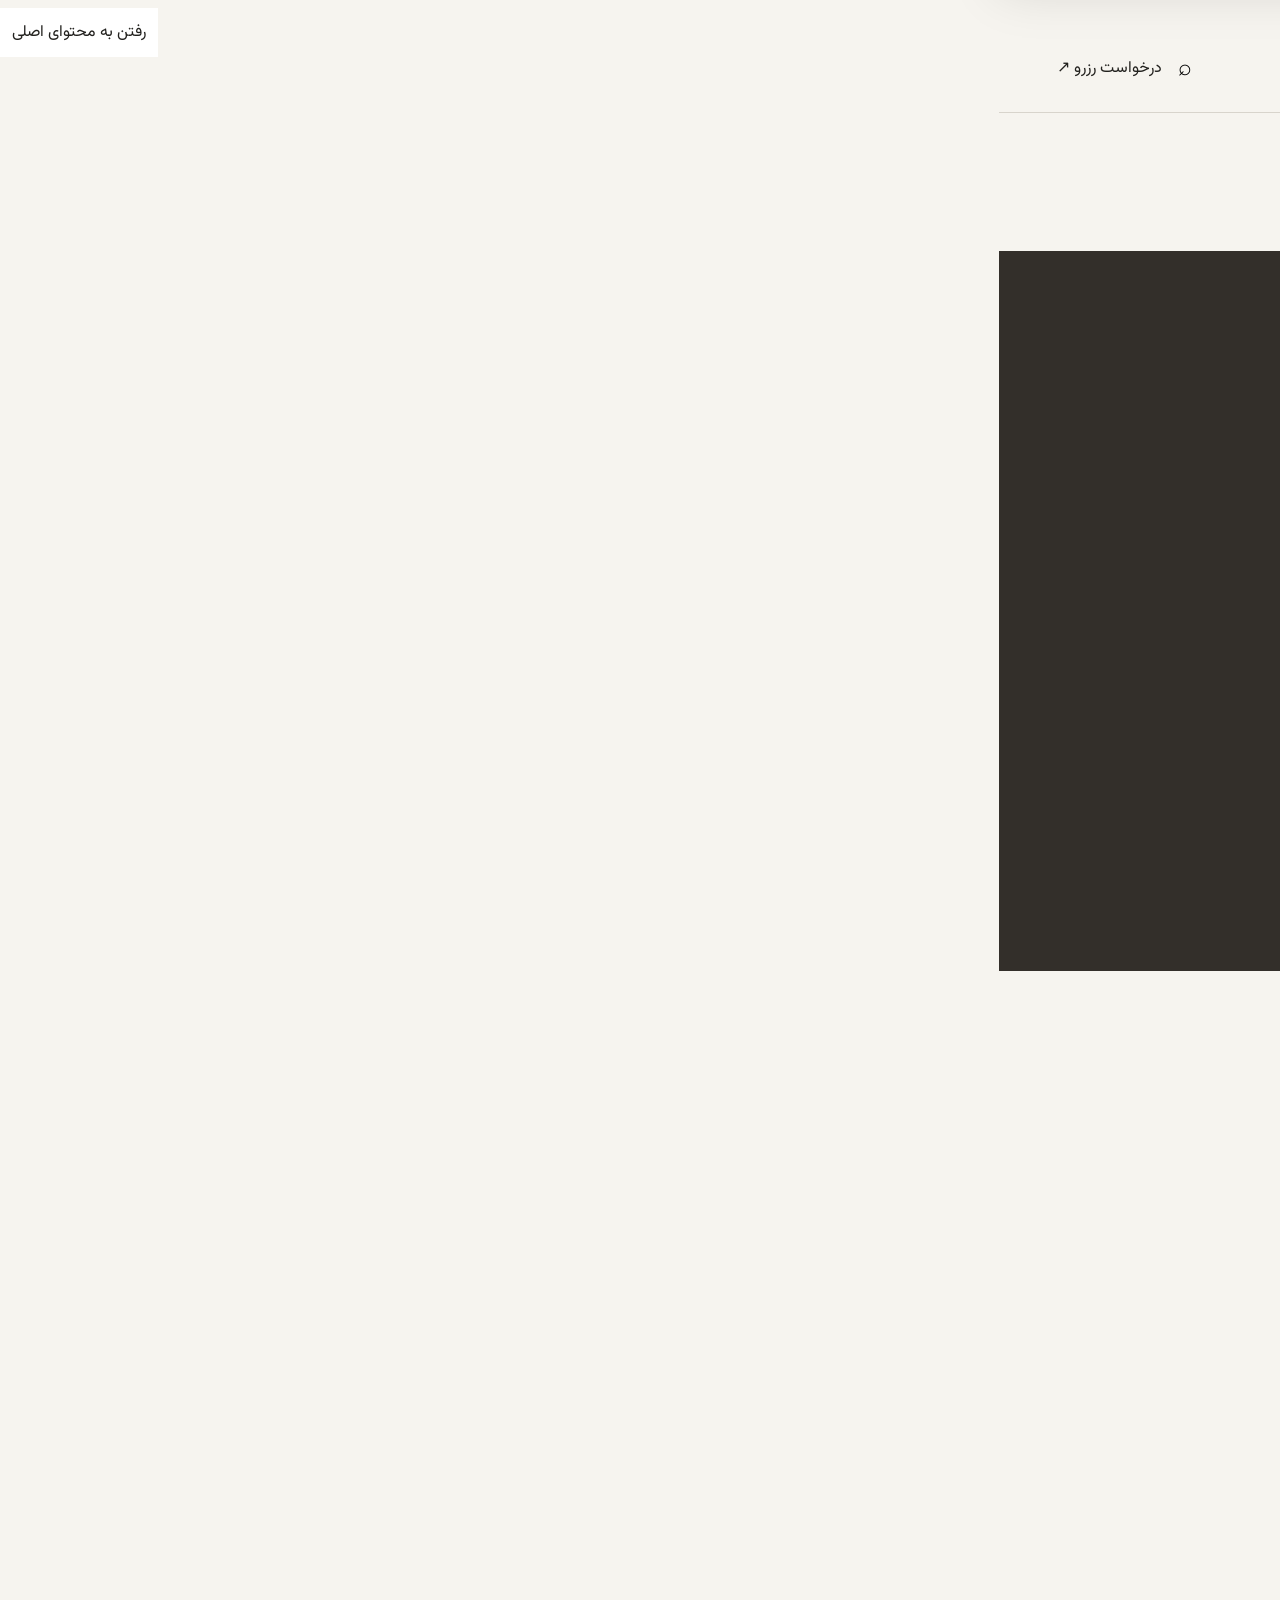
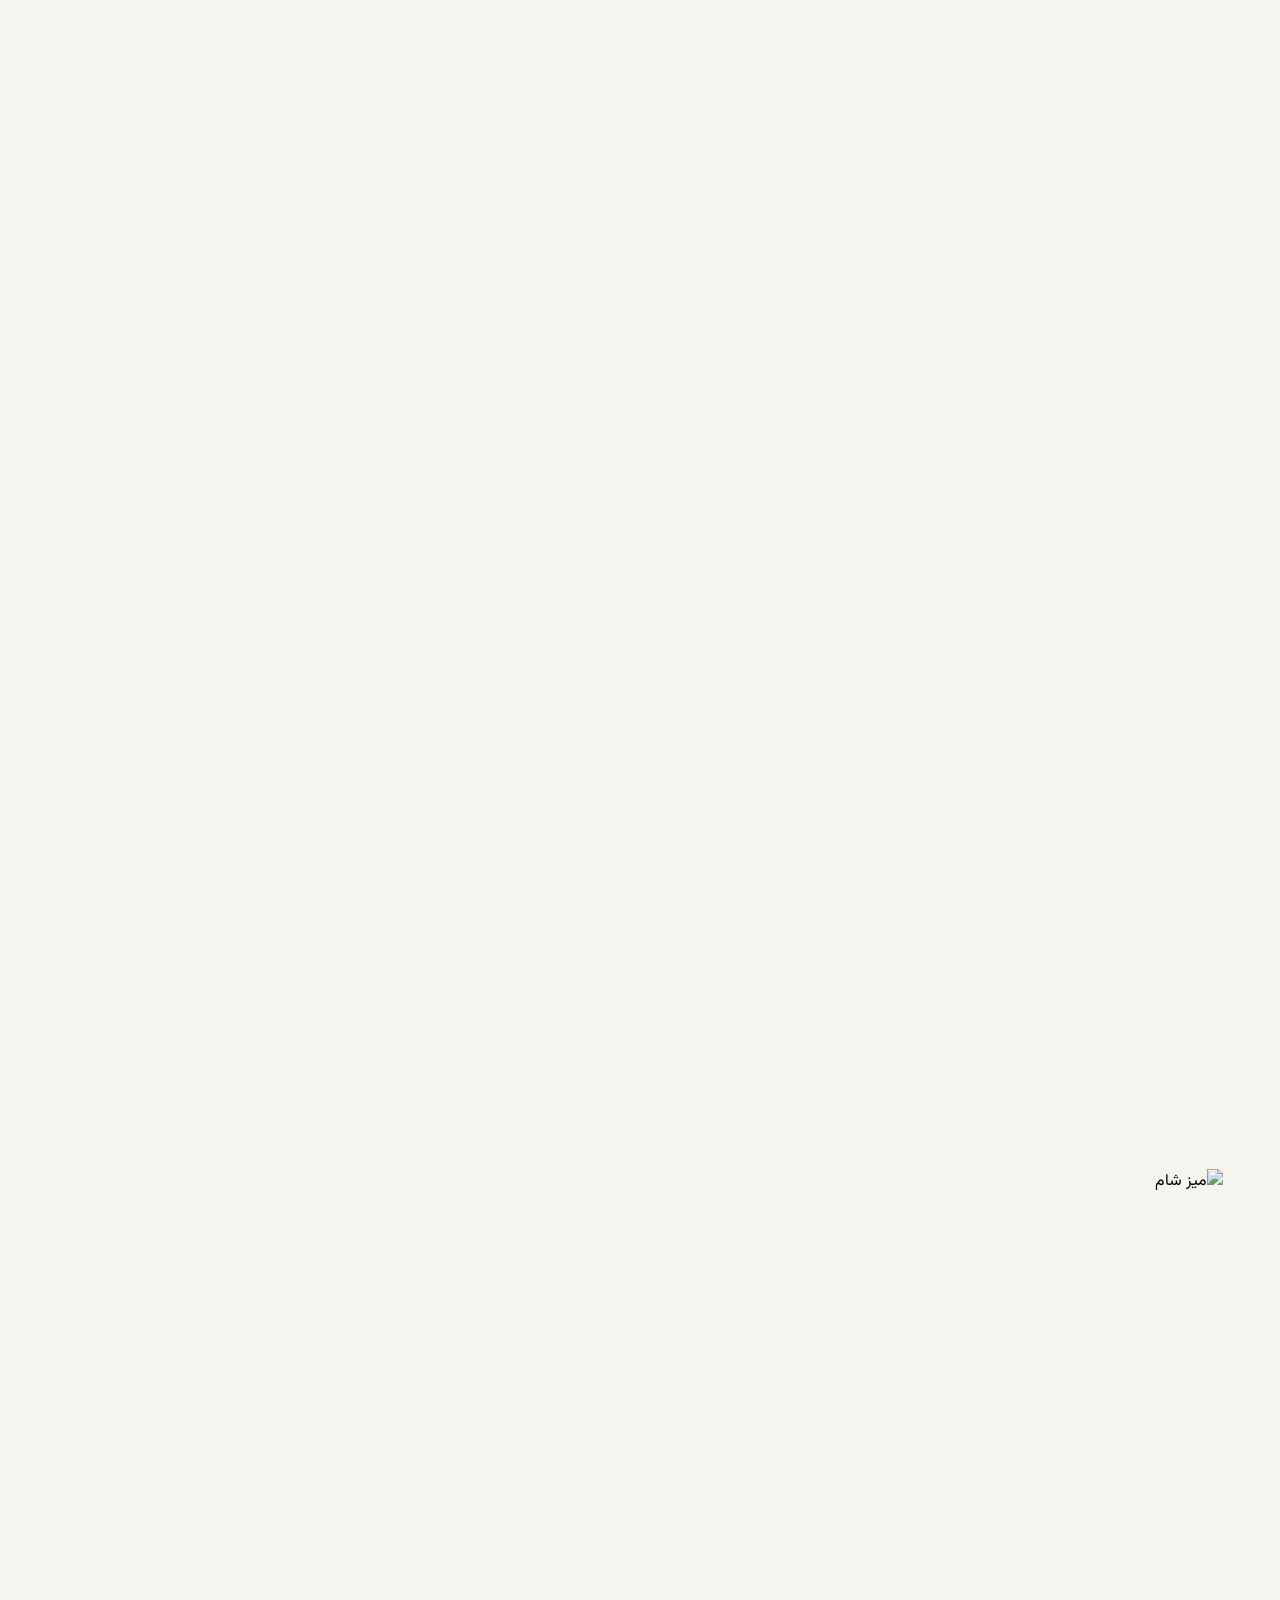
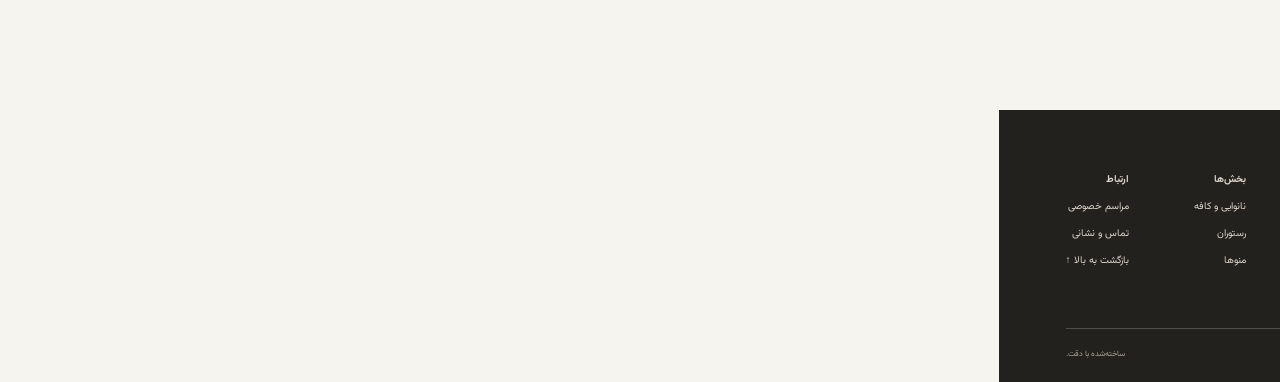
==== commit 6bedeeaa: "Rebuild WOON homepage around the République reference structure" ====
--- a/index.html
+++ b/index.html
@@ -1,28 +1,57 @@
 <!doctype html>
-<html lang="fa" dir="rtl"><head><meta charset="utf-8"><meta name="viewport" content="width=device-width,initial-scale=1"><meta name="theme-color" content="#f6f4ef"><meta name="description" content="A bakery, café, restaurant and gathering place."><title>وون — کافه، نانوایی و رستوران</title><link rel="preconnect" href="https://fonts.googleapis.com"><link rel="preconnect" href="https://fonts.gstatic.com" crossorigin><link href="https://fonts.googleapis.com/css2?family=Vazirmatn:wght@400;500;600;700;800&family=DM+Sans:wght@400;500;600;700&family=Playfair+Display:ital,wght@0,400;0,500;0,600;1,400;1,500&display=swap" rel="stylesheet"><link rel="stylesheet" href="styles.css"><script defer src="app.js"></script></head><body id="top"><a class="skip" href="#main">رفتن به محتوای اصلی</a><div class="topline"><span>نانوایی · کافه · رستوران</span><span>طعم خوب، از صبح تا شب</span><a href="contact.html">دیدار با وون ↗</a></div><header class="header site-header">
-<button class="menu-toggle" aria-expanded="false" aria-controls="nav">☰ <span>فهرست</span></button>
-<a class="logo wordmark" href="index.html">WOON<span>®</span></a>
-<nav id="nav" class="main-nav" aria-label="Main navigation">
-<a href="cafe-bakery.html">نانوایی و کافه</a><a href="restaurant.html">رستوران</a><a href="menu.html">منوها</a><a href="private-events.html">مراسم و دورهمی</a><a href="contact.html">تماس و نشانی</a>
+<html lang="fa" dir="rtl">
+<head>
+<meta charset="utf-8"><meta name="viewport" content="width=device-width,initial-scale=1">
+<meta name="theme-color" content="#f5f3ed"><meta name="description" content="وون؛ نانوایی، کافه و رستوران.">
+<title>وون — نانوایی، کافه و رستوران</title>
+<link rel="preconnect" href="https://fonts.googleapis.com"><link rel="preconnect" href="https://fonts.gstatic.com" crossorigin>
+<link href="https://fonts.googleapis.com/css2?family=Vazirmatn:wght@300;400;500;600;700;800&display=swap" rel="stylesheet">
+<link rel="stylesheet" href="styles.css"><script defer src="app.js"></script>
+</head>
+<body id="top">
+<a class="skip" href="#main">رفتن به محتوای اصلی</a>
+<div class="announcement"><span>نانوایی، کافه و رستوران وون</span><span>از صبح تا شب، دور یک میز</span><a href="contact.html">اطلاعات بازدید ↗</a></div>
+<header class="site-header">
+<button class="menu-toggle" type="button" aria-expanded="false" aria-controls="site-drawer"><span class="menu-icon"><i></i><i></i></span><span>فهرست</span></button>
+<a class="wordmark" href="index.html" aria-label="صفحه اصلی وون">WOON<span>®</span></a>
+<div class="header-actions"><button class="search-trigger" type="button" aria-label="جست‌وجو">⌕</button><a class="header-reserve" href="restaurant.html#reservations">درخواست رزرو ↗</a></div>
+</header>
+<div class="drawer-backdrop" data-close-drawer></div>
+<aside class="site-drawer" id="site-drawer" aria-hidden="true" aria-label="فهرست اصلی">
+<div class="drawer-top"><span>کاوش در وون</span><button class="drawer-close" type="button" aria-label="بستن فهرست">×</button></div>
+<nav class="drawer-links">
+<a href="index.html"><small>۰۱</small> خانه</a><a href="cafe-bakery.html"><small>۰۲</small> نانوایی و کافه</a><a href="restaurant.html"><small>۰۳</small> رستوران</a><a href="menu.html"><small>۰۴</small> منوها</a><a href="private-events.html"><small>۰۵</small> مراسم خصوصی</a><a href="contact.html"><small>۰۶</small> تماس و نشانی</a>
 </nav>
-<div class="header-right header-actions">
-<button class="search-open search-trigger" aria-label="Open search">⌕</button>
-<a class="reserve reserve-link" href="restaurant.html#reservations">درخواست رزرو ↗</a>
-<a class="reserve-link secondary-action" href="cafe-bakery.html#preorder">پیش‌سفارش نان ↗</a>
-<a class="reserve-link secondary-action" href="cafe-bakery.html#takeaway">سفارش بیرون‌بر ↗</a>
-</div></header><main id="main">
-<section class="hero"><img src="https://images.unsplash.com/photo-1517248135467-4c7edcad34c4?auto=format&fit=crop&w=2400&q=90" alt="Warm restaurant dining room"><div class="hero-shade"></div><div class="hero-copy"><p class="overline">نانوایی · کافه · رستوران</p><h1>خوش آمدید<br><em>به وون</em></h1><p>جایی برای روزهای معمولی و مناسبت‌های خاص.</p><a class="light-link" href="menu.html">وون را بشناسید <span>↗</span></a></div><span class="hero-credit">غذای خوب؛ همراهی خوب</span></section>
-<section class="intro"><p class="overline">برای هر لحظه، چیزی دل‌چسب</p><h2>از اولین<br><em>فنجان قهوه تا آخرین بشقاب.</em></h2><p>تازه از تنور، با دقت آماده‌شده و لذت‌بخش‌تر در کنار هم. برای یک شیرینی سر بزنید، برای برانچ بمانید یا شبی دل‌نشین بسازید.</p></section>
-<section class="offerings category-grid" aria-label="بخش‌های وون">
-<article class="offering category-card"><a class="offering-image" href="cafe-bakery.html"><img src="https://images.unsplash.com/photo-1555507036-ab1f4038808a?auto=format&fit=crop&w=1200&q=90" alt="Fresh pastries"></a><div class="offering-copy"><span class="number">01 / تازه از تنور</span><h2><a href="cafe-bakery.html">شیرینی و نان</a></h2><p>شیرینی‌ها و نان‌های تازه، با دقت و عشق آماده می‌شوند.</p><a class="text-link" href="cafe-bakery.html">دیدن نانوایی ↗</a></div></article>
-<article class="offering category-card"><a class="offering-image" href="cafe-bakery.html#brunch"><img src="https://images.unsplash.com/photo-1533089860892-a7c6f0a88666?auto=format&fit=crop&w=1200&q=90" alt="A brunch table"></a><div class="offering-copy"><span class="number">02 / با آرامش</span><h2><a href="cafe-bakery.html#brunch">برانچ</a></h2><p>صبح‌هایی دل‌پذیر، بشقاب‌هایی رنگارنگ و قهوه.</p><a class="text-link" href="cafe-bakery.html#brunch">دیدن برانچ ↗</a></div></article>
-<article class="offering category-card"><a class="offering-image" href="restaurant.html"><img src="https://images.unsplash.com/photo-1414235077428-338989a2e8c0?auto=format&fit=crop&w=1200&q=90" alt="A seasonal dinner table"></a><div class="offering-copy"><span class="number">03 / دور یک میز</span><h2><a href="restaurant.html">شام</a></h2><p>غذاهای فصلی و بشقاب‌هایی برای تقسیم لذت.</p><a class="text-link" href="restaurant.html">دیدن رستوران ↗</a></div></article>
-<article class="offering category-card"><a class="offering-image" href="menu.html#coffee-tea"><img src="https://images.unsplash.com/photo-1495474472287-4d71bcdd2085?auto=format&fit=crop&w=1200&q=90" alt="قهوه being prepared"></a><div class="offering-copy"><span class="number">04 / آیین روزانه</span><h2><a href="menu.html#coffee-tea">قهوه</a></h2><p>قهوه‌ای که با دقت آماده می‌شود.</p><a class="text-link" href="menu.html#coffee-tea">دیدن قهوه ↗</a></div></article>
-<article class="offering category-card"><a class="offering-image" href="menu.html#seasonal-drinks"><img src="https://images.unsplash.com/photo-1544145945-f90425340c7e?auto=format&fit=crop&w=1200&q=90" alt="Fresh seasonal fruit drinks"></a><div class="offering-copy"><span class="number">05 / طراوت هر فصل</span><h2><a href="menu.html#seasonal-drinks">نوشیدنی‌های فصلی</a></h2><p>نوشیدنی‌های تازه و الهام‌گرفته از فصل.</p><a class="text-link" href="menu.html#seasonal-drinks">دیدن نوشیدنی‌ها ↗</a></div></article>
+<div class="drawer-actions"><a href="cafe-bakery.html#preorder">پیش‌سفارش نان ↗</a><a href="cafe-bakery.html#takeaway">سفارش بیرون‌بر ↗</a><a href="restaurant.html#reservations">درخواست رزرو ↗</a></div>
+<p class="drawer-note">غذای خوب، نان تازه و لحظه‌هایی برای کنار هم بودن.</p>
+</aside>
+<main id="main">
+<section class="hero">
+<img class="hero-image" src="https://images.unsplash.com/photo-1517248135467-4c7edcad34c4?auto=format&fit=crop&w=2400&q=90" alt="فضای گرم و صمیمی رستوران"><div class="hero-overlay"></div>
+<div class="hero-content"><p class="eyebrow">نانوایی · کافه · رستوران</p><h1>به وون<br><em>خوش آمدید.</em></h1><p class="hero-subtitle">جایی برای مزه‌کردن، مکث‌کردن و کنار هم بودن.</p><a class="hero-link" href="menu.html">منوی وون را ببینید <span>↗</span></a></div>
+<div class="hero-bottom"><span>تازه از تنور، هر روز</span><span>WOON · EST. 2026</span></div>
 </section>
-<div class="menu-cta"><span>طعم‌های خوب در منوی وون</span><a href="menu.html">VIEW منوها <b>↗</b></a></div>
-<section class="statement"><div class="statement-photo"><img src="https://images.unsplash.com/photo-1509440159596-0249088772ff?auto=format&fit=crop&w=1600&q=90" alt="Artisan bread fresh from the oven"></div><div class="statement-copy"><p class="overline">نگاه وون</p><h2>با دقت آماده‌شده؛<br><em>با شادی تقسیم‌شده.</em></h2><p>باور داریم بهترین مکان‌ها از همان دیدار اول حس آشنایی دارند؛ استقبالی گرم، مواد اولیهٔ باکیفیت و میزی که همیشه برای یک نفر دیگر جا دارد.</p><a class="text-link" href="cafe-bakery.html">بیشتر دربارهٔ ما ↗</a></div></section>
-<section class="private"><div><p class="overline">همه دور هم جمع شوید</p><h2>دورهمی‌ها و<br><em>مراسم خصوصی.</em></h2><p>برای تولدها، ناهارهای دوستانه و لحظه‌هایی که ارزش جشن گرفتن دارند. ایده‌تان را با ما در میان بگذارید تا با آماده‌شدن وون، جزئیات را اعلام کنیم.</p><a class="text-link" href="private-events.html">برنامه‌ریزی مراسم ↗</a></div><img src="https://images.unsplash.com/photo-1519167758481-83f550bb49b3?auto=format&fit=crop&w=1500&q=90" alt="A table prepared for a gathering"></section>
-<section class="gallery"><div class="gallery-head"><div><p class="overline">نگاهی به فضای وون</p><h2>نگاهی <em>به اطراف.</em></h2></div><a class="text-link" href="contact.html">به دیدارمان بیایید ↗</a></div><div class="gallery-grid"><button data-full="https://images.unsplash.com/photo-1517248135467-4c7edcad34c4?auto=format&fit=crop&w=2000&q=90"><img src="https://images.unsplash.com/photo-1517248135467-4c7edcad34c4?auto=format&fit=crop&w=900&q=85" alt="رستوران dining room"></button><button data-full="https://images.unsplash.com/photo-1555507036-ab1f4038808a?auto=format&fit=crop&w=2000&q=90"><img src="https://images.unsplash.com/photo-1555507036-ab1f4038808a?auto=format&fit=crop&w=900&q=85" alt="شیرینی و نان selection"></button><button data-full="https://images.unsplash.com/photo-1414235077428-338989a2e8c0?auto=format&fit=crop&w=2000&q=90"><img src="https://images.unsplash.com/photo-1414235077428-338989a2e8c0?auto=format&fit=crop&w=900&q=85" alt="شام table"></button><button data-full="https://images.unsplash.com/photo-1509440159596-0249088772ff?auto=format&fit=crop&w=2000&q=90"><img src="https://images.unsplash.com/photo-1509440159596-0249088772ff?auto=format&fit=crop&w=900&q=85" alt="نان تازه"></button></div></section>
-<section class="visit"><div><p class="overline">WE'RE GETTING READY</p><h2>به وون <em>سر بزنید.</em></h2><p>WOON's official address, opening hours and contact details will be published here once confirmed.</p></div><div class="visit-info"><p><span>نانوایی و کافه</span><b>HOURS به‌زودی اعلام می‌شود</b></p><p><span>رستوران</span><b>HOURS به‌زودی اعلام می‌شود</b></p><p><span>LOCATION</span><b>به‌زودی اعلام می‌شود</b></p><p><span>RESERVATIONS</span><b>به‌زودی</b></p></div></section>
-</main><footer class="footer"><div class="footer-top"><a class="footer-logo" href="index.html">WOON<span>®</span></a><p>جایی محلی<br>برای غذای خوب و همراهی خوب.</p><div class="footer-links"><div><b>بخش‌ها</b><a href="cafe-bakery.html">نانوایی و کافه</a><a href="restaurant.html">رستوران</a><a href="menu.html">منوها</a></div><div><b>دورهمی</b><a href="private-events.html">مراسم خصوصی</a><a href="contact.html">تماس و دیدار</a></div></div></div><div class="footer-bottom"><span>© ۲۰۲۶ وون. تمامی حقوق محفوظ است.</span><span>با دقت و عشق ساخته شده است.</span><a href="#top">بازگشت به بالا ↑</a></div></footer><div class="search-screen" aria-hidden="true"><div class="search-head"><span>جست‌وجو در وون</span><button class="search-close" aria-label="Close search">×</button></div><label for="search-field">دنبال چه چیزی می‌گردید؟</label><input id="search-field" type="search" placeholder="مثلاً شیرینی، برانچ، شام…"><div class="search-links"><a href="cafe-bakery.html">نانوایی و کافه ↗</a><a href="restaurant.html">رستوران ↗</a><a href="menu.html">منوها ↗</a><a href="private-events.html">مراسم خصوصی ↗</a><a href="contact.html">دیدار با وون ↗</a></div></div><div class="lightbox" aria-hidden="true"><button class="lightbox-close" aria-label="Close image">×</button><img src="" alt="تصویر گالری"></div></body></html>+<section class="welcome-intro"><p class="eyebrow">طعم هر لحظه</p><h2>از اولین فنجان<br><em>تا آخرین لقمه.</em></h2><p>صبح را با نان تازه و قهوه شروع کنید، برای برانچ بمانید و روز را دور میزی خوب به پایان برسانید.</p></section>
+<section class="experience-grid" aria-label="تجربه‌های وون">
+<article class="experience-card"><a class="experience-image" href="cafe-bakery.html"><img src="https://images.unsplash.com/photo-1555507036-ab1f4038808a?auto=format&fit=crop&w=1300&q=90" alt="شیرینی‌های تازه و لایه‌ای"></a><div class="experience-copy"><span class="card-index">۰۱ / تازه از تنور</span><h2><a href="cafe-bakery.html">شیرینی و نان</a></h2><p>پخت روزانه، مواد اولیه باکیفیت و عطر نان تازه.</p><a class="under-link" href="cafe-bakery.html">کشف نانوایی ↗</a></div></article>
+<article class="experience-card"><a class="experience-image" href="cafe-bakery.html#brunch"><img src="https://images.unsplash.com/photo-1533089860892-a7c6f0a88666?auto=format&fit=crop&w=1300&q=90" alt="میز برانچ با خوراکی‌های تازه"></a><div class="experience-copy"><span class="card-index">۰۲ / آرام و بی‌عجله</span><h2><a href="cafe-bakery.html#brunch">برانچ</a></h2><p>صبحانه و بشقاب‌هایی برای طولانی‌ترکردن صبح.</p><a class="under-link" href="cafe-bakery.html#brunch">کشف برانچ ↗</a></div></article>
+<article class="experience-card"><a class="experience-image" href="restaurant.html"><img src="https://images.unsplash.com/photo-1414235077428-338989a2e8c0?auto=format&fit=crop&w=1300&q=90" alt="چیدمان شام در رستوران"></a><div class="experience-copy"><span class="card-index">۰۳ / دور یک میز</span><h2><a href="restaurant.html">شام</a></h2><p>غذاهای الهام‌گرفته از فصل و لذت تقسیم‌کردن.</p><a class="under-link" href="restaurant.html">کشف رستوران ↗</a></div></article>
+<article class="experience-card"><a class="experience-image" href="menu.html#coffee-tea"><img src="https://images.unsplash.com/photo-1495474472287-4d71bcdd2085?auto=format&fit=crop&w=1300&q=90" alt="آماده‌سازی قهوه"></a><div class="experience-copy"><span class="card-index">۰۴ / آیین روزانه</span><h2><a href="menu.html#coffee-tea">قهوه و چای</a></h2><p>نوشیدنی‌های گرم برای مکثی کوتاه در روز.</p><a class="under-link" href="menu.html#coffee-tea">دیدن نوشیدنی‌ها ↗</a></div></article>
+<article class="experience-card experience-wide"><a class="experience-image" href="menu.html#seasonal-drinks"><img src="https://images.unsplash.com/photo-1544145945-f90425340c7e?auto=format&fit=crop&w=1600&q=90" alt="نوشیدنی‌های تازه و رنگارنگ"></a><div class="experience-copy"><span class="card-index">۰۵ / طراوت هر فصل</span><h2><a href="menu.html#seasonal-drinks">نوشیدنی‌های فصلی</a></h2><p>ترکیب‌های تازه و بدون الکل، با الهام از میوه‌ها و فصل‌ها.</p><a class="under-link" href="menu.html#seasonal-drinks">کشف نوشیدنی‌ها ↗</a></div></article>
+</section>
+<section class="menu-banner"><span>از نانوایی تا آشپزخانه؛ همه در یک منو</span><a href="menu.html">مشاهده منوها <b>↗</b></a></section>
+<section class="brand-story"><div class="story-image"><img src="https://images.unsplash.com/photo-1509440159596-0249088772ff?auto=format&fit=crop&w=1700&q=90" alt="نان دست‌ساز تازه از تنور"></div><div class="story-copy"><p class="eyebrow">نگاه وون</p><h2>با دقت آماده؛<br><em>با هم تقسیم می‌شود.</em></h2><p>ما به سادگیِ مواد اولیه خوب، پخت باحوصله و میزی که همیشه برای یک نفر دیگر جا دارد باور داریم.</p><a class="under-link" href="cafe-bakery.html">بیشتر درباره وون ↗</a></div></section>
+<section class="private-feature"><div class="private-copy"><p class="eyebrow">برای کنار هم بودن</p><h2>لحظه‌های خاص،<br><em>میزبانی به‌یادماندنی.</em></h2><p>از دورهمی‌های دوستانه تا مراسم خصوصی؛ فضایی برای ساختن خاطره‌های خوب.</p><a class="under-link" href="private-events.html">آشنایی با مراسم خصوصی ↗</a></div><img src="https://images.unsplash.com/photo-1519167758481-83f550bb49b3?auto=format&fit=crop&w=1700&q=90" alt="میز آماده برای میزبانی یک مراسم"></section>
+<section class="gallery-section"><div class="gallery-heading"><div><p class="eyebrow">نگاهی به فضای وون</p><h2>کمی از <em>حال‌وهوای ما.</em></h2></div><a class="under-link" href="contact.html">برای دیدار برنامه‌ریزی کنید ↗</a></div>
+<div class="gallery-grid">
+<button type="button" data-full="https://images.unsplash.com/photo-1517248135467-4c7edcad34c4?auto=format&fit=crop&w=2200&q=90" aria-label="نمایش تصویر فضای رستوران"><img src="https://images.unsplash.com/photo-1517248135467-4c7edcad34c4?auto=format&fit=crop&w=1100&q=85" alt="فضای رستوران"></button>
+<button type="button" data-full="https://images.unsplash.com/photo-1555507036-ab1f4038808a?auto=format&fit=crop&w=2200&q=90" aria-label="نمایش تصویر شیرینی‌ها"><img src="https://images.unsplash.com/photo-1555507036-ab1f4038808a?auto=format&fit=crop&w=900&q=85" alt="شیرینی‌های تازه"></button>
+<button type="button" data-full="https://images.unsplash.com/photo-1414235077428-338989a2e8c0?auto=format&fit=crop&w=2200&q=90" aria-label="نمایش تصویر میز شام"><img src="https://images.unsplash.com/photo-1414235077428-338989a2e8c0?auto=format&fit=crop&w=900&q=85" alt="میز شام"></button>
+<button type="button" data-full="https://images.unsplash.com/photo-1509440159596-0249088772ff?auto=format&fit=crop&w=2200&q=90" aria-label="نمایش تصویر نان تازه"><img src="https://images.unsplash.com/photo-1509440159596-0249088772ff?auto=format&fit=crop&w=900&q=85" alt="نان تازه"></button>
+</div></section>
+<section class="visit-section"><div><p class="eyebrow">به‌زودی میزبان شما هستیم</p><h2>به وون <em>سر بزنید.</em></h2><p>اطلاعات نشانی، ساعت کاری و راه‌های تماس پس از نهایی‌شدن در این بخش منتشر می‌شود.</p></div><div class="visit-details"><div><span>نانوایی و کافه</span><b>ساعت کاری در انتظار تأیید</b></div><div><span>رستوران</span><b>ساعت کاری در انتظار تأیید</b></div><div><span>نشانی</span><b>پس از نهایی‌شدن اعلام می‌شود</b></div><div><span>رزرو</span><b>اتصال سامانه در حال انجام است</b></div></div></section>
+</main>
+<footer class="site-footer"><div class="footer-main"><a class="footer-wordmark" href="index.html">WOON<span>®</span></a><p>جایی برای غذای خوب،<br>نان تازه و همراهی خوب.</p><div class="footer-columns"><div><b>بخش‌ها</b><a href="cafe-bakery.html">نانوایی و کافه</a><a href="restaurant.html">رستوران</a><a href="menu.html">منوها</a></div><div><b>ارتباط</b><a href="private-events.html">مراسم خصوصی</a><a href="contact.html">تماس و نشانی</a><a href="#top">بازگشت به بالا ↑</a></div></div></div><div class="footer-bottom"><span>© ۲۰۲۶ وون. تمامی حقوق محفوظ است.</span><span>ساخته‌شده با دقت.</span></div></footer>
+<section class="search-panel" aria-hidden="true" aria-label="جست‌وجو"><div class="search-panel-top"><span>جست‌وجو در وون</span><button class="search-close" type="button" aria-label="بستن جست‌وجو">×</button></div><label for="site-search">دنبال چه چیزی می‌گردید؟</label><input id="site-search" type="search" placeholder="مثلاً نان، برانچ، شام..."><div class="search-results"><a href="cafe-bakery.html">نانوایی و کافه</a><a href="restaurant.html">رستوران</a><a href="menu.html">منوها</a><a href="private-events.html">مراسم خصوصی</a><a href="contact.html">تماس و نشانی</a></div></section>
+<div class="lightbox" aria-hidden="true"><button class="lightbox-close" type="button" aria-label="بستن تصویر">×</button><img src="" alt=""></div>
+</body></html>
--- a/styles.css
+++ b/styles.css
@@ -80,3 +80,41 @@
 @media(min-width:1100px){.site-header .main-nav{top:88px}}
 @media(max-width:1100px){.site-header .secondary-action{display:none}.site-header .main-nav{grid-template-columns:repeat(2,1fr)}}
 @media(max-width:700px){.site-header{height:72px;padding:0 4%;gap:8px}.site-header .wordmark{font-size:27px;letter-spacing:4px}.site-header .header-actions{gap:7px}.site-header .reserve-link{padding:10px 8px;font-size:6px}.site-header .main-nav{top:72px;padding:12px 6%;grid-template-columns:1fr 1fr}.category-grid{grid-template-columns:1fr;gap:42px;padding:0 7%}.category-grid .offering:nth-child(5){grid-column:auto;display:flex}.category-grid .offering-image,.category-grid .offering:nth-child(5) .offering-image{height:270px}.category-grid .offering h2{font-size:48px}}
+
+/* Persian / RTL adaptation */
+:root{--serif:"Vazirmatn",Tahoma,sans-serif;--sans:"Vazirmatn",Tahoma,sans-serif}
+html{direction:rtl}
+body{direction:rtl;font-family:"Vazirmatn",Tahoma,sans-serif}
+.topline,.header,.header-right,.header-actions,.footer-bottom,.gallery-head,.menu-cta{direction:rtl}
+.topline{letter-spacing:0;font-size:10px}
+.logo,.footer-logo{letter-spacing:1px;font-family:"Vazirmatn",Tahoma,sans-serif;font-weight:800}
+.header{direction:rtl;grid-template-columns:1fr auto 1fr}
+.header nav{direction:rtl}
+.header nav a,.reserve-link,.menu-toggle,.text-link,.light-link,.overline,.number,.hero-credit{letter-spacing:0}
+.header nav a{font-size:10px}
+.header-right{gap:12px}
+.reserve-link{font-size:9px}
+.hero h1{letter-spacing:0;line-height:1.25}
+.hero-copy>p:not(.overline){font-family:"Vazirmatn",Tahoma,sans-serif}
+.hero-credit{right:auto;left:5.2%}
+.intro h2,.statement h2,.private h2,.gallery h2,.visit h2,.offering h2,.page-hero h1,.page-body h2{font-family:"Vazirmatn",Tahoma,sans-serif;letter-spacing:0;line-height:1.55}
+.intro>p:last-child,.offering-copy p,.statement-copy>p:not(.overline),.private>div>p:not(.overline),.page-hero>p:last-child,.page-body p{line-height:2.2}
+.offering,.offering.reverse,.private,.visit,.statement{direction:rtl}
+.offering-copy{ text-align:right}
+.gallery-grid{direction:rtl}
+.footer-top,.footer-links{direction:rtl}
+.footer-links{justify-content:flex-start}
+.footer-bottom{letter-spacing:0}
+.search-screen{direction:rtl;text-align:right}
+.search-head{direction:rtl}
+.search-screen input{text-align:right;font-family:inherit}
+.search-links{direction:rtl}
+.page-body,.page-hero{direction:rtl;text-align:right}
+.columns{direction:rtl}
+.column h3{text-align:right}
+.line{direction:rtl}
+.line small{margin-right:auto;margin-left:0}
+.notice{text-align:right}
+@media(min-width:1100px){.header{grid-template-columns:1fr auto 1fr}.logo{grid-column:2}.header nav{grid-column:1;grid-row:1;justify-self:start}.header-right{grid-column:3}}
+@media(max-width:1099px){.header nav{right:0;left:0}.header nav.open{display:grid}}
+@media(max-width:700px){.topline{font-size:8px}.site-header .reserve-link{font-size:7px}.hero{min-height:480px}.offering,.offering.reverse,.private,.visit,.statement{grid-template-columns:1fr}.offering-image{height:270px}.statement-photo img{min-height:300px}.gallery-grid{grid-template-columns:1fr 1fr;grid-template-rows:160px 160px 160px}.gallery-grid button:first-child{grid-row:span 2}}
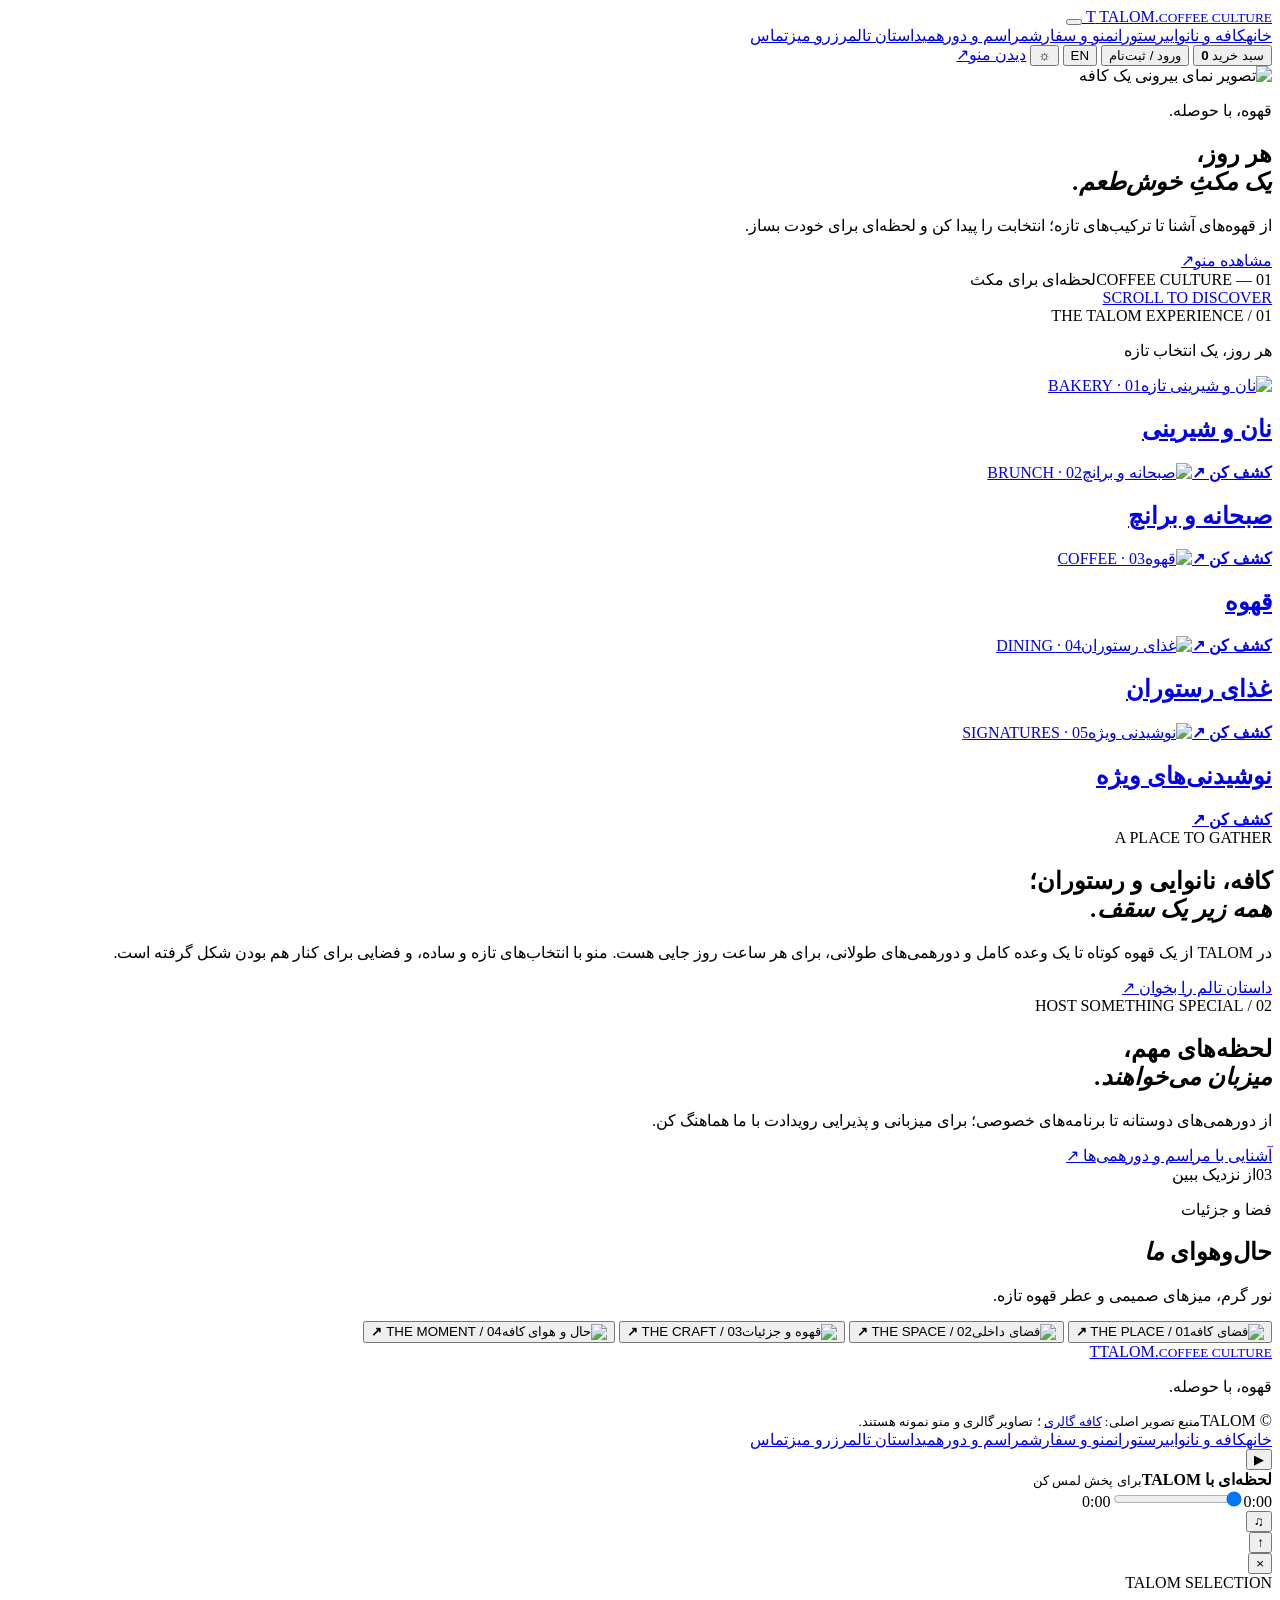
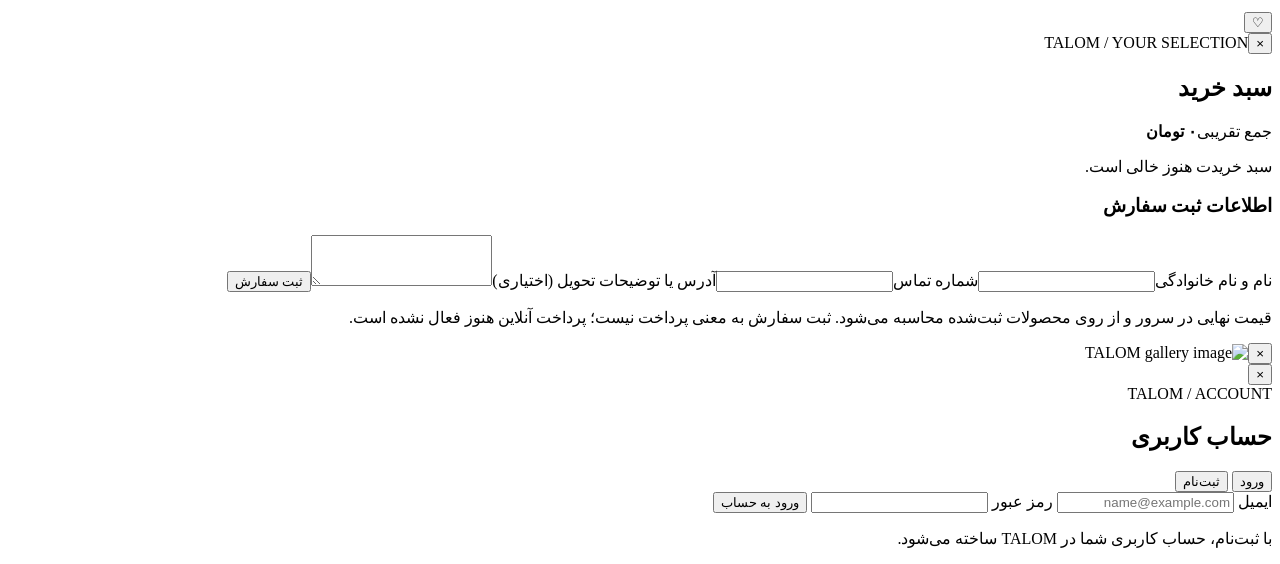
==== commit ed470c57: "Bust cached TALOM page router on GitHub Pages" ====
--- a/index.html
+++ b/index.html
@@ -1,57 +1,212 @@
-<!doctype html>
-<html lang="fa" dir="rtl">
+<!DOCTYPE html>
+<html lang="fa" dir="rtl" data-theme="light">
 <head>
-<meta charset="utf-8"><meta name="viewport" content="width=device-width,initial-scale=1">
-<meta name="theme-color" content="#f5f3ed"><meta name="description" content="وون؛ نانوایی، کافه و رستوران.">
-<title>وون — نانوایی، کافه و رستوران</title>
-<link rel="preconnect" href="https://fonts.googleapis.com"><link rel="preconnect" href="https://fonts.gstatic.com" crossorigin>
-<link href="https://fonts.googleapis.com/css2?family=Vazirmatn:wght@300;400;500;600;700;800&display=swap" rel="stylesheet">
-<link rel="stylesheet" href="styles.css"><script defer src="app.js"></script>
+  <meta name="google-site-verification" content="UJxVkLM2juOTkLCautKDjGMyLZrrLv-t5eoTrbrvTRg">
+  <meta charset="UTF-8">
+  <meta name="viewport" content="width=device-width, initial-scale=1.0, viewport-fit=cover">
+  <meta name="theme-color" content="#F5F0E7">
+  <link rel="canonical" href="https://talom-coffee.vercel.app/">
+  <meta property="og:type" content="website">
+  <meta property="og:site_name" content="TALOM">
+  <meta property="og:title" content="TALOM Café & Restaurant">
+  <meta property="og:description" content="کافه، نانوایی و رستوران تالم؛ قهوه، صبحانه، غذا و دورهمی‌های خوش‌طعم.">
+  <meta property="og:url" content="https://talom-coffee.vercel.app/">
+  <meta property="og:image" content="https://images.unsplash.com/photo-1445116572660-236099ec97a0?auto=format&fit=crop&w=1200&q=85">
+  <meta name="description" content="TALOM Café & Restaurant — قهوه، صبحانه، غذا و تجربه‌های خوش‌طعم.">
+  <title>TALOM — Café & Restaurant</title>
+  <link rel="preconnect" href="https://fonts.googleapis.com">
+  <link rel="preconnect" href="https://fonts.gstatic.com" crossorigin>
+  <link href="https://fonts.googleapis.com/css2?family=DM+Sans:wght@400;500;600;700&family=Playfair+Display:wght@400;500;600;700&family=Vazirmatn:wght@300;400;500;600;700;800&display=swap" rel="stylesheet">
+  <link rel="stylesheet" href="style.css?v=20261111-editorial-02">
+  <link rel="stylesheet" href="restaurant-experience.css?v=20261111-01">
+
+
+
+  <link rel="stylesheet" href="talom-pages.css?v=20261112-02">
+  <link rel="stylesheet" href="republique-home-v3.css?v=20261112-03">
+  <link rel="stylesheet" href="republique-parity-v4.css?v=20261115-01">
+  <link rel="stylesheet" href="republique-frontend-v5.css?v=20261115-02">
+  <script src="https://cdn.jsdelivr.net/npm/@supabase/supabase-js@2.119.0"></script>
+  <script src="menu-runtime-v2.js?v=20261113-01" defer></script>
+  <script src="cart.js" defer></script>
+  <script src="restaurant-experience.js?v=20261111-01" defer></script>
+
+  <script src="republique-menu-v2.js?v=20261111-01" defer></script>
+
+
+  <script src="talom-pages.js?v=20261120-routefix-02" defer></script>
+  <script src="republique-language-fix.js?v=20261112-02" defer></script>
+  <script src="republique-parity-v4.js?v=20261115-01" defer></script>
+  <script src="republique-home-v3.js?v=20261112-02" defer></script>
+  <link rel="stylesheet" href="page-content-v1.css?v=20261113-01">
+  <script src="page-content-v1.js?v=20261113-03" defer></script>
+  <link rel="stylesheet" href="republique-parity-v6.css?v=20261115-03">
+  <script src="republique-parity-v6.js?v=20261115-03" defer></script>
+  <link rel="stylesheet" href="republique-parity-v7.css?v=20261115-04">
+  <script src="republique-parity-v7.js?v=20261115-04" defer></script>
+  <link rel="stylesheet" href="republique-experience-v10.css?v=20261116-01">
+  <script src="republique-experience-v10.js?v=20261116-01" defer></script>
+  <link rel="stylesheet" href="republique-parity-v11.css?v=20261116-11">
+  <script src="republique-parity-v11.js?v=20261116-11" defer></script>
+  <link rel="stylesheet" href="republique-motion-v12.css?v=20261116-12">
+  <script src="republique-motion-v12.js?v=20261116-12" defer></script>
 </head>
-<body id="top">
-<a class="skip" href="#main">رفتن به محتوای اصلی</a>
-<div class="announcement"><span>نانوایی، کافه و رستوران وون</span><span>از صبح تا شب، دور یک میز</span><a href="contact.html">اطلاعات بازدید ↗</a></div>
-<header class="site-header">
-<button class="menu-toggle" type="button" aria-expanded="false" aria-controls="site-drawer"><span class="menu-icon"><i></i><i></i></span><span>فهرست</span></button>
-<a class="wordmark" href="index.html" aria-label="صفحه اصلی وون">WOON<span>®</span></a>
-<div class="header-actions"><button class="search-trigger" type="button" aria-label="جست‌وجو">⌕</button><a class="header-reserve" href="restaurant.html#reservations">درخواست رزرو ↗</a></div>
-</header>
-<div class="drawer-backdrop" data-close-drawer></div>
-<aside class="site-drawer" id="site-drawer" aria-hidden="true" aria-label="فهرست اصلی">
-<div class="drawer-top"><span>کاوش در وون</span><button class="drawer-close" type="button" aria-label="بستن فهرست">×</button></div>
-<nav class="drawer-links">
-<a href="index.html"><small>۰۱</small> خانه</a><a href="cafe-bakery.html"><small>۰۲</small> نانوایی و کافه</a><a href="restaurant.html"><small>۰۳</small> رستوران</a><a href="menu.html"><small>۰۴</small> منوها</a><a href="private-events.html"><small>۰۵</small> مراسم خصوصی</a><a href="contact.html"><small>۰۶</small> تماس و نشانی</a>
-</nav>
-<div class="drawer-actions"><a href="cafe-bakery.html#preorder">پیش‌سفارش نان ↗</a><a href="cafe-bakery.html#takeaway">سفارش بیرون‌بر ↗</a><a href="restaurant.html#reservations">درخواست رزرو ↗</a></div>
-<p class="drawer-note">غذای خوب، نان تازه و لحظه‌هایی برای کنار هم بودن.</p>
-</aside>
-<main id="main">
-<section class="hero">
-<img class="hero-image" src="https://images.unsplash.com/photo-1517248135467-4c7edcad34c4?auto=format&fit=crop&w=2400&q=90" alt="فضای گرم و صمیمی رستوران"><div class="hero-overlay"></div>
-<div class="hero-content"><p class="eyebrow">نانوایی · کافه · رستوران</p><h1>به وون<br><em>خوش آمدید.</em></h1><p class="hero-subtitle">جایی برای مزه‌کردن، مکث‌کردن و کنار هم بودن.</p><a class="hero-link" href="menu.html">منوی وون را ببینید <span>↗</span></a></div>
-<div class="hero-bottom"><span>تازه از تنور، هر روز</span><span>WOON · EST. 2026</span></div>
-</section>
-<section class="welcome-intro"><p class="eyebrow">طعم هر لحظه</p><h2>از اولین فنجان<br><em>تا آخرین لقمه.</em></h2><p>صبح را با نان تازه و قهوه شروع کنید، برای برانچ بمانید و روز را دور میزی خوب به پایان برسانید.</p></section>
-<section class="experience-grid" aria-label="تجربه‌های وون">
-<article class="experience-card"><a class="experience-image" href="cafe-bakery.html"><img src="https://images.unsplash.com/photo-1555507036-ab1f4038808a?auto=format&fit=crop&w=1300&q=90" alt="شیرینی‌های تازه و لایه‌ای"></a><div class="experience-copy"><span class="card-index">۰۱ / تازه از تنور</span><h2><a href="cafe-bakery.html">شیرینی و نان</a></h2><p>پخت روزانه، مواد اولیه باکیفیت و عطر نان تازه.</p><a class="under-link" href="cafe-bakery.html">کشف نانوایی ↗</a></div></article>
-<article class="experience-card"><a class="experience-image" href="cafe-bakery.html#brunch"><img src="https://images.unsplash.com/photo-1533089860892-a7c6f0a88666?auto=format&fit=crop&w=1300&q=90" alt="میز برانچ با خوراکی‌های تازه"></a><div class="experience-copy"><span class="card-index">۰۲ / آرام و بی‌عجله</span><h2><a href="cafe-bakery.html#brunch">برانچ</a></h2><p>صبحانه و بشقاب‌هایی برای طولانی‌ترکردن صبح.</p><a class="under-link" href="cafe-bakery.html#brunch">کشف برانچ ↗</a></div></article>
-<article class="experience-card"><a class="experience-image" href="restaurant.html"><img src="https://images.unsplash.com/photo-1414235077428-338989a2e8c0?auto=format&fit=crop&w=1300&q=90" alt="چیدمان شام در رستوران"></a><div class="experience-copy"><span class="card-index">۰۳ / دور یک میز</span><h2><a href="restaurant.html">شام</a></h2><p>غذاهای الهام‌گرفته از فصل و لذت تقسیم‌کردن.</p><a class="under-link" href="restaurant.html">کشف رستوران ↗</a></div></article>
-<article class="experience-card"><a class="experience-image" href="menu.html#coffee-tea"><img src="https://images.unsplash.com/photo-1495474472287-4d71bcdd2085?auto=format&fit=crop&w=1300&q=90" alt="آماده‌سازی قهوه"></a><div class="experience-copy"><span class="card-index">۰۴ / آیین روزانه</span><h2><a href="menu.html#coffee-tea">قهوه و چای</a></h2><p>نوشیدنی‌های گرم برای مکثی کوتاه در روز.</p><a class="under-link" href="menu.html#coffee-tea">دیدن نوشیدنی‌ها ↗</a></div></article>
-<article class="experience-card experience-wide"><a class="experience-image" href="menu.html#seasonal-drinks"><img src="https://images.unsplash.com/photo-1544145945-f90425340c7e?auto=format&fit=crop&w=1600&q=90" alt="نوشیدنی‌های تازه و رنگارنگ"></a><div class="experience-copy"><span class="card-index">۰۵ / طراوت هر فصل</span><h2><a href="menu.html#seasonal-drinks">نوشیدنی‌های فصلی</a></h2><p>ترکیب‌های تازه و بدون الکل، با الهام از میوه‌ها و فصل‌ها.</p><a class="under-link" href="menu.html#seasonal-drinks">کشف نوشیدنی‌ها ↗</a></div></article>
-</section>
-<section class="menu-banner"><span>از نانوایی تا آشپزخانه؛ همه در یک منو</span><a href="menu.html">مشاهده منوها <b>↗</b></a></section>
-<section class="brand-story"><div class="story-image"><img src="https://images.unsplash.com/photo-1509440159596-0249088772ff?auto=format&fit=crop&w=1700&q=90" alt="نان دست‌ساز تازه از تنور"></div><div class="story-copy"><p class="eyebrow">نگاه وون</p><h2>با دقت آماده؛<br><em>با هم تقسیم می‌شود.</em></h2><p>ما به سادگیِ مواد اولیه خوب، پخت باحوصله و میزی که همیشه برای یک نفر دیگر جا دارد باور داریم.</p><a class="under-link" href="cafe-bakery.html">بیشتر درباره وون ↗</a></div></section>
-<section class="private-feature"><div class="private-copy"><p class="eyebrow">برای کنار هم بودن</p><h2>لحظه‌های خاص،<br><em>میزبانی به‌یادماندنی.</em></h2><p>از دورهمی‌های دوستانه تا مراسم خصوصی؛ فضایی برای ساختن خاطره‌های خوب.</p><a class="under-link" href="private-events.html">آشنایی با مراسم خصوصی ↗</a></div><img src="https://images.unsplash.com/photo-1519167758481-83f550bb49b3?auto=format&fit=crop&w=1700&q=90" alt="میز آماده برای میزبانی یک مراسم"></section>
-<section class="gallery-section"><div class="gallery-heading"><div><p class="eyebrow">نگاهی به فضای وون</p><h2>کمی از <em>حال‌وهوای ما.</em></h2></div><a class="under-link" href="contact.html">برای دیدار برنامه‌ریزی کنید ↗</a></div>
-<div class="gallery-grid">
-<button type="button" data-full="https://images.unsplash.com/photo-1517248135467-4c7edcad34c4?auto=format&fit=crop&w=2200&q=90" aria-label="نمایش تصویر فضای رستوران"><img src="https://images.unsplash.com/photo-1517248135467-4c7edcad34c4?auto=format&fit=crop&w=1100&q=85" alt="فضای رستوران"></button>
-<button type="button" data-full="https://images.unsplash.com/photo-1555507036-ab1f4038808a?auto=format&fit=crop&w=2200&q=90" aria-label="نمایش تصویر شیرینی‌ها"><img src="https://images.unsplash.com/photo-1555507036-ab1f4038808a?auto=format&fit=crop&w=900&q=85" alt="شیرینی‌های تازه"></button>
-<button type="button" data-full="https://images.unsplash.com/photo-1414235077428-338989a2e8c0?auto=format&fit=crop&w=2200&q=90" aria-label="نمایش تصویر میز شام"><img src="https://images.unsplash.com/photo-1414235077428-338989a2e8c0?auto=format&fit=crop&w=900&q=85" alt="میز شام"></button>
-<button type="button" data-full="https://images.unsplash.com/photo-1509440159596-0249088772ff?auto=format&fit=crop&w=2200&q=90" aria-label="نمایش تصویر نان تازه"><img src="https://images.unsplash.com/photo-1509440159596-0249088772ff?auto=format&fit=crop&w=900&q=85" alt="نان تازه"></button>
-</div></section>
-<section class="visit-section"><div><p class="eyebrow">به‌زودی میزبان شما هستیم</p><h2>به وون <em>سر بزنید.</em></h2><p>اطلاعات نشانی، ساعت کاری و راه‌های تماس پس از نهایی‌شدن در این بخش منتشر می‌شود.</p></div><div class="visit-details"><div><span>نانوایی و کافه</span><b>ساعت کاری در انتظار تأیید</b></div><div><span>رستوران</span><b>ساعت کاری در انتظار تأیید</b></div><div><span>نشانی</span><b>پس از نهایی‌شدن اعلام می‌شود</b></div><div><span>رزرو</span><b>اتصال سامانه در حال انجام است</b></div></div></section>
-</main>
-<footer class="site-footer"><div class="footer-main"><a class="footer-wordmark" href="index.html">WOON<span>®</span></a><p>جایی برای غذای خوب،<br>نان تازه و همراهی خوب.</p><div class="footer-columns"><div><b>بخش‌ها</b><a href="cafe-bakery.html">نانوایی و کافه</a><a href="restaurant.html">رستوران</a><a href="menu.html">منوها</a></div><div><b>ارتباط</b><a href="private-events.html">مراسم خصوصی</a><a href="contact.html">تماس و نشانی</a><a href="#top">بازگشت به بالا ↑</a></div></div></div><div class="footer-bottom"><span>© ۲۰۲۶ وون. تمامی حقوق محفوظ است.</span><span>ساخته‌شده با دقت.</span></div></footer>
-<section class="search-panel" aria-hidden="true" aria-label="جست‌وجو"><div class="search-panel-top"><span>جست‌وجو در وون</span><button class="search-close" type="button" aria-label="بستن جست‌وجو">×</button></div><label for="site-search">دنبال چه چیزی می‌گردید؟</label><input id="site-search" type="search" placeholder="مثلاً نان، برانچ، شام..."><div class="search-results"><a href="cafe-bakery.html">نانوایی و کافه</a><a href="restaurant.html">رستوران</a><a href="menu.html">منوها</a><a href="private-events.html">مراسم خصوصی</a><a href="contact.html">تماس و نشانی</a></div></section>
-<div class="lightbox" aria-hidden="true"><button class="lightbox-close" type="button" aria-label="بستن تصویر">×</button><img src="" alt=""></div>
-</body></html>+<body class="talom-redesign">
+  <div class="scroll-progress" id="scrollProgress"></div>
+  <header class="site-header editorial-header" id="siteHeader">
+    <a class="brand" href="#home" aria-label="TALOM Home">
+      <span class="brand-symbol">T</span>
+      <span class="brand-word">TALOM<span class="brand-dot">.</span><small>COFFEE CULTURE</small></span>
+    </a>
+    <button class="mobile-menu-toggle" id="mobileMenuToggle" type="button" aria-label="باز کردن منو" aria-controls="mainNav" aria-expanded="false"><span></span><span></span></button>
+    <nav class="main-nav" id="mainNav" aria-label="ناوبری اصلی">
+      <a href="#home" data-fa="خانه" data-en="Home">خانه</a>
+      <a href="#menu" data-fa="منو" data-en="Menu">منو</a>
+      <a href="#gallery" data-fa="فضای کافه" data-en="The space">فضای کافه</a>
+      <a href="#contact" data-fa="تماس" data-en="Contact">تماس</a>
+    </nav>
+    <div class="header-actions">
+      <button class="cart-open-button" id="cartOpenButton" type="button"><span>سبد خرید</span> <b id="cartCount">0</b></button>
+      <button class="auth-open-button" id="authOpenButton" type="button" data-fa="ورود / ثبت‌نام" data-en="Sign in">ورود / ثبت‌نام</button>
+      <button class="icon-button" id="languageToggle" aria-label="Change language">EN</button>
+      <button class="icon-button theme-button" id="themeToggle" aria-label="Change theme"><span id="themeIcon">☼</span></button>
+      <a class="header-cta" href="#menu"><span data-fa="دیدن منو" data-en="View menu">دیدن منو</span><span class="cta-arrow">↗</span></a>
+    </div>
+  </header>
+
+  <main>
+    <section class="hero full-hero" id="home" aria-label="صفحه اصلی کافه TALOM">
+      <img class="full-hero-image" src="https://images.unsplash.com/photo-1445116572660-236099ec97a0?auto=format&fit=crop&w=2400&q=90" alt="تصویر نمای بیرونی یک کافه" fetchpriority="high">
+      <div class="full-hero-shade"></div>
+      <div class="full-hero-content">
+        <p class="full-hero-eyebrow" data-fa="قهوه، با حوصله." data-en="COFFEE, WITH INTENTION.">قهوه، با حوصله.</p>
+        <h1 data-fa="هر روز،<br><em>یک مکثِ خوش‌طعم.</em>" data-en="Make room<br><em>for a better moment.</em>">هر روز،<br><em>یک مکثِ خوش‌طعم.</em></h1>
+        <p class="full-hero-description" data-fa="از قهوه‌های آشنا تا ترکیب‌های تازه؛ انتخابت را پیدا کن و لحظه‌ای برای خودت بساز." data-en="From familiar coffee classics to new signatures, find your favourite and make a moment of your own.">از قهوه‌های آشنا تا ترکیب‌های تازه؛ انتخابت را پیدا کن و لحظه‌ای برای خودت بساز.</p>
+        <div class="full-hero-actions">
+          <a class="button button-gold" href="#menu"><span data-fa="مشاهده منو" data-en="Explore the menu">مشاهده منو</span><span>↗</span></a>
+        </div>
+        <div class="full-hero-foot"><span>01 — COFFEE CULTURE</span><span data-fa="لحظه‌ای برای مکث" data-en="A MOMENT TO PAUSE">لحظه‌ای برای مکث</span></div>
+      </div>
+      <a class="full-hero-scroll" href="#menu" aria-label="Scroll to menu"><span></span> SCROLL TO DISCOVER</a>
+    </section>
+
+    <section class="menu-section editorial-menu section-pad" id="menu">
+      <div class="section-kicker reveal menu-discovery-kicker"><span>02</span><span data-fa="برای کشف طعم تازه" data-en="A TASTE TO DISCOVER">برای کشف طعم تازه</span></div>
+      <div class="section-heading reveal">
+        <div><p class="overline" data-fa="از کلاسیک تا متفاوت" data-en="CLASSIC TO UNEXPECTED">از کلاسیک تا متفاوت</p><h2 data-fa="منوی <em>TALOM</em>" data-en="THE <em>TALOM MENU</em>">منوی <em>TALOM</em></h2></div>
+        <p data-fa="یک انتخاب ساده یا طعمی تازه؛ از اینجا شروع کن." data-en="A familiar favourite or something new. Start here.">یک انتخاب ساده یا طعمی تازه؛ از اینجا شروع کن.</p>
+      </div>
+      <div class="menu-toolbar reveal">
+        <div class="category-tabs" id="categoryTabs">
+          <button class="category-tab active" data-category="all" data-fa="همه" data-en="All">همه</button>
+          <button class="category-tab" data-category="coffee" data-fa="قهوه گرم" data-en="Hot coffee">قهوه گرم</button>
+          <button class="category-tab" data-category="cold" data-fa="نوشیدنی سرد" data-en="Cold drinks">نوشیدنی سرد</button>
+          <button class="category-tab" data-category="special" data-fa="امضای TALOM" data-en="Signatures">امضای TALOM</button>
+          <button class="category-tab" data-category="dessert" data-fa="دسر" data-en="Dessert">دسر</button>
+          <button class="category-tab" data-category="food" data-fa="خوراکی" data-en="Food">خوراکی</button>
+        </div>
+        <label class="search-box"><span>⌕</span><input id="menuSearch" type="search" placeholder="جست‌وجو در منو..." data-placeholder-fa="جست‌وجو در منو..." data-placeholder-en="Search the menu..." autocomplete="off"><button id="clearSearch" type="button" aria-label="Clear search">×</button></label>
+      </div>
+      <div class="menu-meta reveal"><span id="productCount">انتخاب‌های ما</span><span data-fa="قیمت‌ها به تومان" data-en="Prices in toman">قیمت‌ها به تومان</span></div>
+
+      <section class="menu-shelf" id="drinksShelf">
+        <div class="shelf-heading"><div><span class="shelf-index">01 / DRINKS</span><h3 data-fa="نوشیدنی‌ها" data-en="Drinks">نوشیدنی‌ها</h3><p data-fa="قهوه‌های کلاسیک، نوشیدنی‌های سرد و ترکیب‌های ویژه" data-en="Coffee classics, chilled drinks and signatures">قهوه‌های کلاسیک، نوشیدنی‌های سرد و ترکیب‌های ویژه</p></div><span class="shelf-count" id="drinksCount"></span></div>
+        <div class="product-carousel" data-carousel="drinks">
+          <button class="carousel-arrow" id="drinksPrev" type="button" aria-label="قبلی">‹</button>
+          <div class="product-grid" id="productGrid"></div>
+          <button class="carousel-arrow" id="drinksNext" type="button" aria-label="بعدی">›</button>
+        </div>
+        <div class="carousel-hint"><span data-fa="برای دیدن موارد بیشتر ورق بزنید" data-en="Swipe to explore more">برای دیدن موارد بیشتر ورق بزنید</span><span class="carousel-progress" id="drinksProgress"></span></div>
+      </section>
+
+      <section class="menu-shelf" id="dessertsShelf">
+        <div class="shelf-heading"><div><span class="shelf-index">02 / DESSERTS</span><h3 data-fa="دسرها" data-en="Desserts">دسرها</h3><p data-fa="چیزهای شیرین برای کنار قهوه یا یک مکث کوتاه" data-en="Something sweet for your coffee break">چیزهای شیرین برای کنار قهوه یا یک مکث کوتاه</p></div><span class="shelf-count" id="dessertsCount"></span></div>
+        <div class="product-carousel" data-carousel="desserts">
+          <button class="carousel-arrow" id="dessertsPrev" type="button" aria-label="قبلی">‹</button>
+          <div class="product-grid" id="dessertGrid"></div>
+          <button class="carousel-arrow" id="dessertsNext" type="button" aria-label="بعدی">›</button>
+        </div>
+        <div class="carousel-hint"><span data-fa="برای دیدن موارد بیشتر ورق بزنید" data-en="Swipe to explore more">برای دیدن موارد بیشتر ورق بزنید</span><span class="carousel-progress" id="dessertsProgress"></span></div>
+      </section>
+
+      <section class="menu-shelf" id="foodShelf">
+        <div class="shelf-heading"><div><span class="shelf-index">03 / FOOD</span><h3 data-fa="خوراکی‌ها" data-en="Food">خوراکی‌ها</h3><p data-fa="انتخاب‌های سبک و خوش‌طعم برای هر ساعت روز" data-en="Fresh bites for any time of day">انتخاب‌های سبک و خوش‌طعم برای هر ساعت روز</p></div><span class="shelf-count" id="foodCount"></span></div>
+        <div class="product-carousel" data-carousel="food">
+          <button class="carousel-arrow" id="foodPrev" type="button" aria-label="قبلی">‹</button>
+          <div class="product-grid" id="foodGrid"></div>
+          <button class="carousel-arrow" id="foodNext" type="button" aria-label="بعدی">›</button>
+        </div>
+        <div class="carousel-hint"><span data-fa="برای دیدن موارد بیشتر ورق بزنید" data-en="Swipe to explore more">برای دیدن موارد بیشتر ورق بزنید</span><span class="carousel-progress" id="foodProgress"></span></div>
+      </section>
+      <div class="empty-state" id="emptyState" hidden><span>⌕</span><p data-fa="موردی پیدا نشد؛ عبارت دیگری را امتحان کن." data-en="Nothing found. Try another search.">موردی پیدا نشد؛ عبارت دیگری را امتحان کن.</p></div>
+    </section>
+
+    <section class="signature-banner editorial-signature">
+      <div class="signature-image"></div><div class="signature-overlay"></div>
+      <div class="signature-content reveal"><p class="overline" data-fa="ترکیب ویژه باریستا" data-en="BARISTA'S SELECTION">ترکیب ویژه باریستا</p><h2 data-fa="برای کشف<br><em>طعم تازه.</em>" data-en="A reason<br><em>to explore.</em>">برای کشف<br><em>طعم تازه.</em></h2><p data-fa="گاهی بهترین انتخاب، چیزی است که هنوز امتحانش نکرده‌ای." data-en="Sometimes the best choice is the one you haven't tried yet.">گاهی بهترین انتخاب، چیزی است که هنوز امتحانش نکرده‌ای.</p><a class="button button-gold" href="#menu"><span data-fa="انتخابت را پیدا کن" data-en="Find your favourite">انتخابت را پیدا کن</span><span>↗</span></a></div>
+      <span class="signature-vertical">TALOM / SIGNATURE SERIES</span>
+    </section>
+
+    <section class="gallery-section section-pad editorial-gallery" id="gallery">
+      <div class="section-kicker reveal"><span>03</span><span data-fa="از نزدیک ببین" data-en="A CLOSER LOOK">از نزدیک ببین</span></div>
+      <div class="section-heading reveal"><div><p class="overline" data-fa="فضا و جزئیات" data-en="SPACE & DETAILS">فضا و جزئیات</p><h2 data-fa="حال‌وهوای <em>ما</em>" data-en="THE TALOM <em>MOOD</em>">حال‌وهوای <em>ما</em></h2></div><p data-fa="نور گرم، میزهای صمیمی و عطر قهوه تازه." data-en="Warm light, welcoming tables and the scent of fresh coffee.">نور گرم، میزهای صمیمی و عطر قهوه تازه.</p></div>
+      <div class="gallery-grid">
+        <button class="gallery-card gallery-large reveal" data-image="https://images.unsplash.com/photo-1554118811-1e0d58224f24?auto=format&fit=crop&w=1800&q=88" aria-label="View cafe"><img src="https://images.unsplash.com/photo-1554118811-1e0d58224f24?auto=format&fit=crop&w=1800&q=88" alt="فضای کافه" loading="lazy"><span class="gallery-caption">01 / THE PLACE <b>↗</b></span></button>
+        <button class="gallery-card reveal" data-image="https://images.unsplash.com/photo-1559925393-8be0ec4767c8?auto=format&fit=crop&w=1400&q=88" aria-label="View interior"><img src="https://images.unsplash.com/photo-1559925393-8be0ec4767c8?auto=format&fit=crop&w=1400&q=88" alt="فضای داخلی" loading="lazy"><span class="gallery-caption">02 / THE SPACE <b>↗</b></span></button>
+        <button class="gallery-card reveal" data-image="https://images.unsplash.com/photo-1501339847302-ac426a4a7cbb?auto=format&fit=crop&w=1400&q=88" aria-label="View coffee"><img src="https://images.unsplash.com/photo-1501339847302-ac426a4a7cbb?auto=format&fit=crop&w=1400&q=88" alt="قهوه و جزئیات" loading="lazy"><span class="gallery-caption">03 / THE CRAFT <b>↗</b></span></button>
+        <button class="gallery-card gallery-wide reveal" data-image="https://images.unsplash.com/photo-1445116572660-236099ec97a0?auto=format&fit=crop&w=1600&q=88" aria-label="View cafe atmosphere"><img src="https://images.unsplash.com/photo-1445116572660-236099ec97a0?auto=format&fit=crop&w=1600&q=88" alt="حال و هوای کافه" loading="lazy"><span class="gallery-caption">04 / THE MOMENT <b>↗</b></span></button>
+      </div>
+    </section>
+
+    <section class="contact-section section-pad editorial-contact" id="contact">
+      <div class="section-kicker reveal"><span>04</span><span data-fa="پیدایمان کن" data-en="FIND US">پیدایمان کن</span></div>
+      <div class="contact-grid"><div class="contact-copy reveal"><p class="overline" data-fa="قرار بعدی با تو" data-en="YOUR NEXT VISIT">قرار بعدی با تو</p><h2 data-fa="یک فنجان فاصله<br><em>تا حال بهتر.</em>" data-en="One cup away<br><em>from a better day.</em>">یک فنجان فاصله<br><em>تا حال بهتر.</em></h2><p class="body-copy" data-fa="برای سفارش، پرسش یا دنبال کردن تازه‌های TALOM از راه‌های زیر با ما در ارتباط باش." data-en="For orders, questions and updates from TALOM, reach us through the links below.">برای سفارش، پرسش یا دنبال کردن تازه‌های TALOM از راه‌های زیر با ما در ارتباط باش.</p><div class="contact-links"><a href="https://www.instagram.com/mr.01di/" target="_blank" rel="noopener noreferrer"><span>Instagram</span><b>↗</b></a><a href="https://t.me/bardiasallmi" target="_blank" rel="noopener noreferrer"><span>Telegram</span><b>↗</b></a><a href="tel:09904711802"><span>0990 471 1802</span><b>↗</b></a><a href="tel:09019795131"><span>0901 979 5131</span><b>↗</b></a></div></div><div class="contact-visual reveal"><div class="contact-photo"></div><div class="contact-card"><span>TALOM.</span><small>GOOD COFFEE. GOOD MOMENTS.</small><div>EST. 2022</div></div></div></div>
+    </section>
+  </main>
+
+  <footer class="site-footer" id="footer"><a class="brand footer-brand" href="#home"><span class="brand-symbol">T</span><span class="brand-word">TALOM<span class="brand-dot">.</span><small>COFFEE CULTURE</small></span></a><p data-fa="قهوه، با حوصله." data-en="Coffee, with intention.">قهوه، با حوصله.</p><span>© <span id="year"></span> TALOM</span><small class="image-credit"><span data-fa="منبع تصویر اصلی:" data-en="Hero image source:">منبع تصویر اصلی:</span> <a href="https://www.caffegallery.com/" target="_blank" rel="noopener noreferrer" data-fa="کافه گالری" data-en="Caffegallery">کافه گالری</a> <span data-fa="؛ تصاویر گالری و منو نمونه هستند." data-en="; gallery and menu photos are illustrative.">؛ تصاویر گالری و منو نمونه هستند.</span></small></footer>
+
+  <div class="music-player" id="musicPlayer"><audio id="siteMusic" src="music/ali.mp3" preload="metadata" loop></audio><button class="music-toggle" id="musicToggle" aria-label="Play music"><span class="music-play-icon">▶</span></button><div class="music-info"><strong data-fa="لحظه‌ای با TALOM" data-en="A moment with TALOM">لحظه‌ای با TALOM</strong><small id="musicStatus" data-fa="برای پخش لمس کن" data-en="Tap to play">برای پخش لمس کن</small></div><div class="music-progress-wrap"><span id="musicCurrent">0:00</span><input id="musicProgress" type="range" min="0" max="100" value="0" aria-label="Music progress"><span id="musicDuration">0:00</span></div><button class="music-mute" id="musicMute" aria-label="Mute music">♫</button></div>
+  <button class="back-to-top" id="backToTop" aria-label="Back to top">↑</button>
+  <div class="modal" id="productModal" aria-hidden="true"><div class="modal-backdrop" data-close-modal></div><div class="modal-panel product-modal-panel" role="dialog" aria-modal="true" aria-labelledby="modalProductName"><button class="modal-close" data-close-modal aria-label="Close">×</button><div class="modal-product-image-wrap"><img id="modalProductImage" src="" alt=""><span class="modal-image-label">TALOM SELECTION</span></div><div class="modal-product-content"><span id="modalProductCategory" class="product-category"></span><h2 id="modalProductName"></h2><p id="modalProductDescription"></p><div class="modal-product-bottom"><strong id="modalProductPrice"></strong><button id="modalFavorite" class="favorite-button" aria-label="Add to favorites">♡</button></div></div></div></div>
+  <div class="modal cart-modal" id="cartModal" aria-hidden="true"><div class="modal-backdrop" data-cart-close></div><section class="cart-panel" role="dialog" aria-modal="true" aria-labelledby="cartTitle"><button class="modal-close" type="button" data-cart-close aria-label="بستن">×</button><span class="auth-kicker">TALOM / YOUR SELECTION</span><h2 id="cartTitle">سبد خرید</h2><div id="cartItems"></div><p class="cart-total"><span>جمع تقریبی</span><strong id="cartTotal">۰ تومان</strong></p><p id="cartEmpty" class="cart-empty">سبد خریدت هنوز خالی است.</p><div class="checkout-divider"></div><h3 class="checkout-heading">اطلاعات ثبت سفارش</h3><form id="checkoutForm" class="checkout-form"><label for="checkoutName">نام و نام خانوادگی</label><input id="checkoutName" name="customer_name" type="text" minlength="2" maxlength="120" autocomplete="name" required><label for="checkoutPhone">شماره تماس</label><input id="checkoutPhone" name="phone" type="tel" minlength="7" maxlength="20" autocomplete="tel" required><label for="checkoutAddress">آدرس یا توضیحات تحویل (اختیاری)</label><textarea id="checkoutAddress" name="address" rows="3" maxlength="1000" autocomplete="street-address"></textarea><button id="checkoutSubmit" class="checkout-submit" type="submit">ثبت سفارش</button><p id="checkoutMessage" class="checkout-message" role="status" aria-live="polite"></p></form><p class="cart-notice">قیمت نهایی در سرور و از روی محصولات ثبت‌شده محاسبه می‌شود. ثبت سفارش به معنی پرداخت نیست؛ پرداخت آنلاین هنوز فعال نشده است.</p></section></div>
+  <div class="modal image-modal" id="imageModal" aria-hidden="true"><div class="modal-backdrop" data-close-modal></div><div class="image-modal-panel" role="dialog" aria-modal="true"><button class="modal-close" data-close-modal aria-label="Close">×</button><img id="expandedImage" src="" alt="TALOM gallery image"></div></div>
+
+  <div class="modal auth-modal" id="authModal" aria-hidden="true">
+    <div class="modal-backdrop" data-close-modal></div>
+    <section class="auth-modal-panel" role="dialog" aria-modal="true" aria-labelledby="authTitle">
+      <button class="modal-close" type="button" data-close-modal aria-label="بستن">×</button>
+      <div class="auth-modal-content">
+        <span class="auth-kicker">TALOM / ACCOUNT</span>
+        <h2 id="authTitle" data-fa="حساب کاربری" data-en="Your account">حساب کاربری</h2>
+        <div id="authSignedOut">
+          <div class="auth-mode-switch" id="authModeSwitch" role="group" aria-label="روش حساب کاربری">
+            <button type="button" class="active" data-auth-mode="signin" data-fa="ورود" data-en="Sign in">ورود</button>
+            <button type="button" data-auth-mode="signup" data-fa="ثبت‌نام" data-en="Create account">ثبت‌نام</button>
+          </div>
+          <form id="authForm" class="auth-form">
+            <label for="authEmail" data-fa="ایمیل" data-en="Email">ایمیل</label>
+            <input id="authEmail" name="email" type="email" autocomplete="email" required maxlength="254" placeholder="name@example.com">
+            <label for="authPassword" data-fa="رمز عبور" data-en="Password">رمز عبور</label>
+            <input id="authPassword" name="password" type="password" autocomplete="current-password" required minlength="8" maxlength="72">
+            <div id="authConfirmWrap" hidden>
+              <label for="authPasswordConfirm" data-fa="تکرار رمز عبور" data-en="Confirm password">تکرار رمز عبور</label>
+              <input id="authPasswordConfirm" name="passwordConfirm" type="password" autocomplete="new-password" minlength="8" maxlength="72">
+            </div>
+            <button id="authSubmit" class="auth-submit" type="submit" data-fa="ورود به حساب" data-en="Sign in">ورود به حساب</button>
+            <button id="authForgotPassword" class="auth-forgot" type="button" data-fa="رمز عبور را فراموش کرده‌ام" data-en="Forgot password?" hidden>رمز عبور را فراموش کرده‌ام</button>
+          </form>
+          <p id="authMessage" class="auth-message" role="status" aria-live="polite"></p>
+          <p class="auth-note" data-fa="با ثبت‌نام، حساب کاربری شما در TALOM ساخته می‌شود." data-en="Create an account to use your TALOM customer profile.">با ثبت‌نام، حساب کاربری شما در TALOM ساخته می‌شود.</p>
+        </div>
+        <div id="authSignedIn" hidden>
+          <p class="auth-success" data-fa="با موفقیت وارد حساب شده‌اید." data-en="You are signed in.">با موفقیت وارد حساب شده‌اید.</p>
+          <p id="authUserEmail" class="auth-user-email"></p>
+          <button id="authSignOut" class="auth-submit auth-signout" type="button" data-fa="خروج از حساب" data-en="Sign out">خروج از حساب</button>
+        </div>
+      </div>
+    </section>
+  </div>
+  <div class="toast" id="toast" role="status" aria-live="polite"></div>
+</body>
+</html>
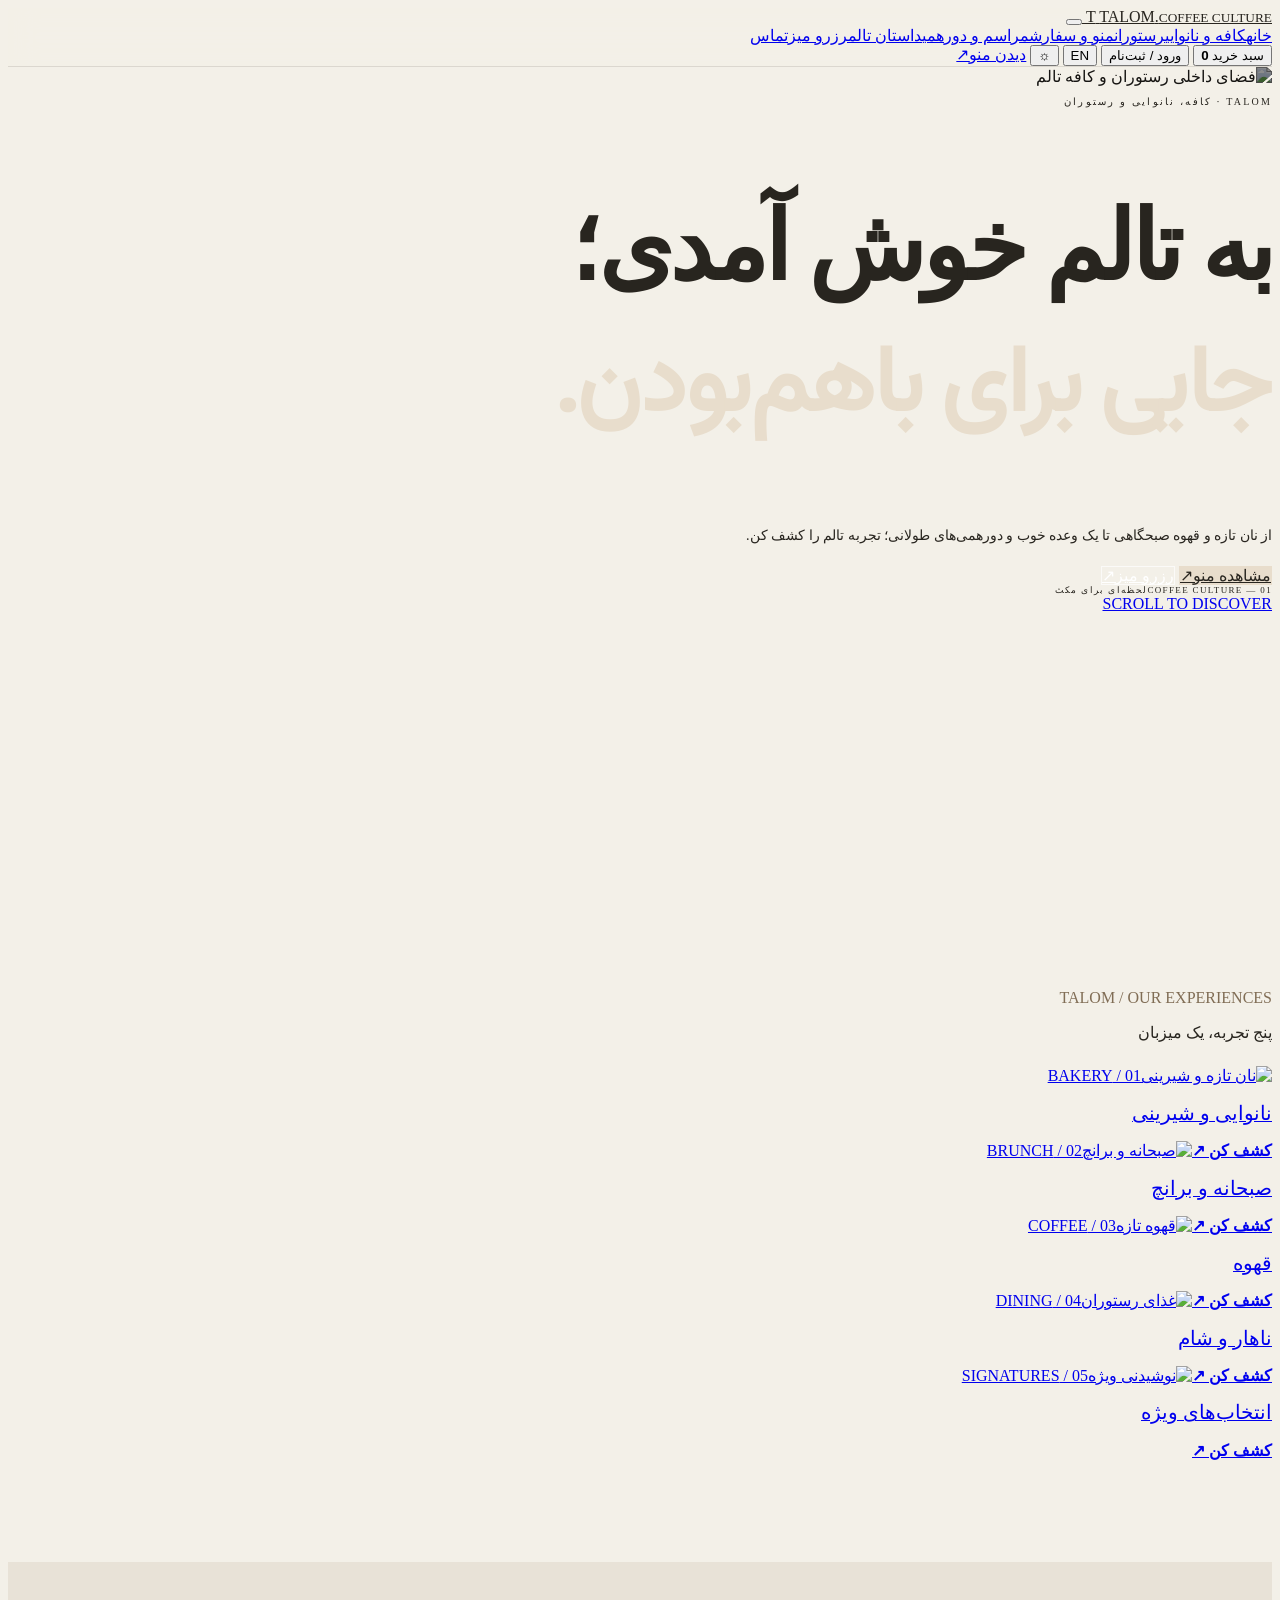
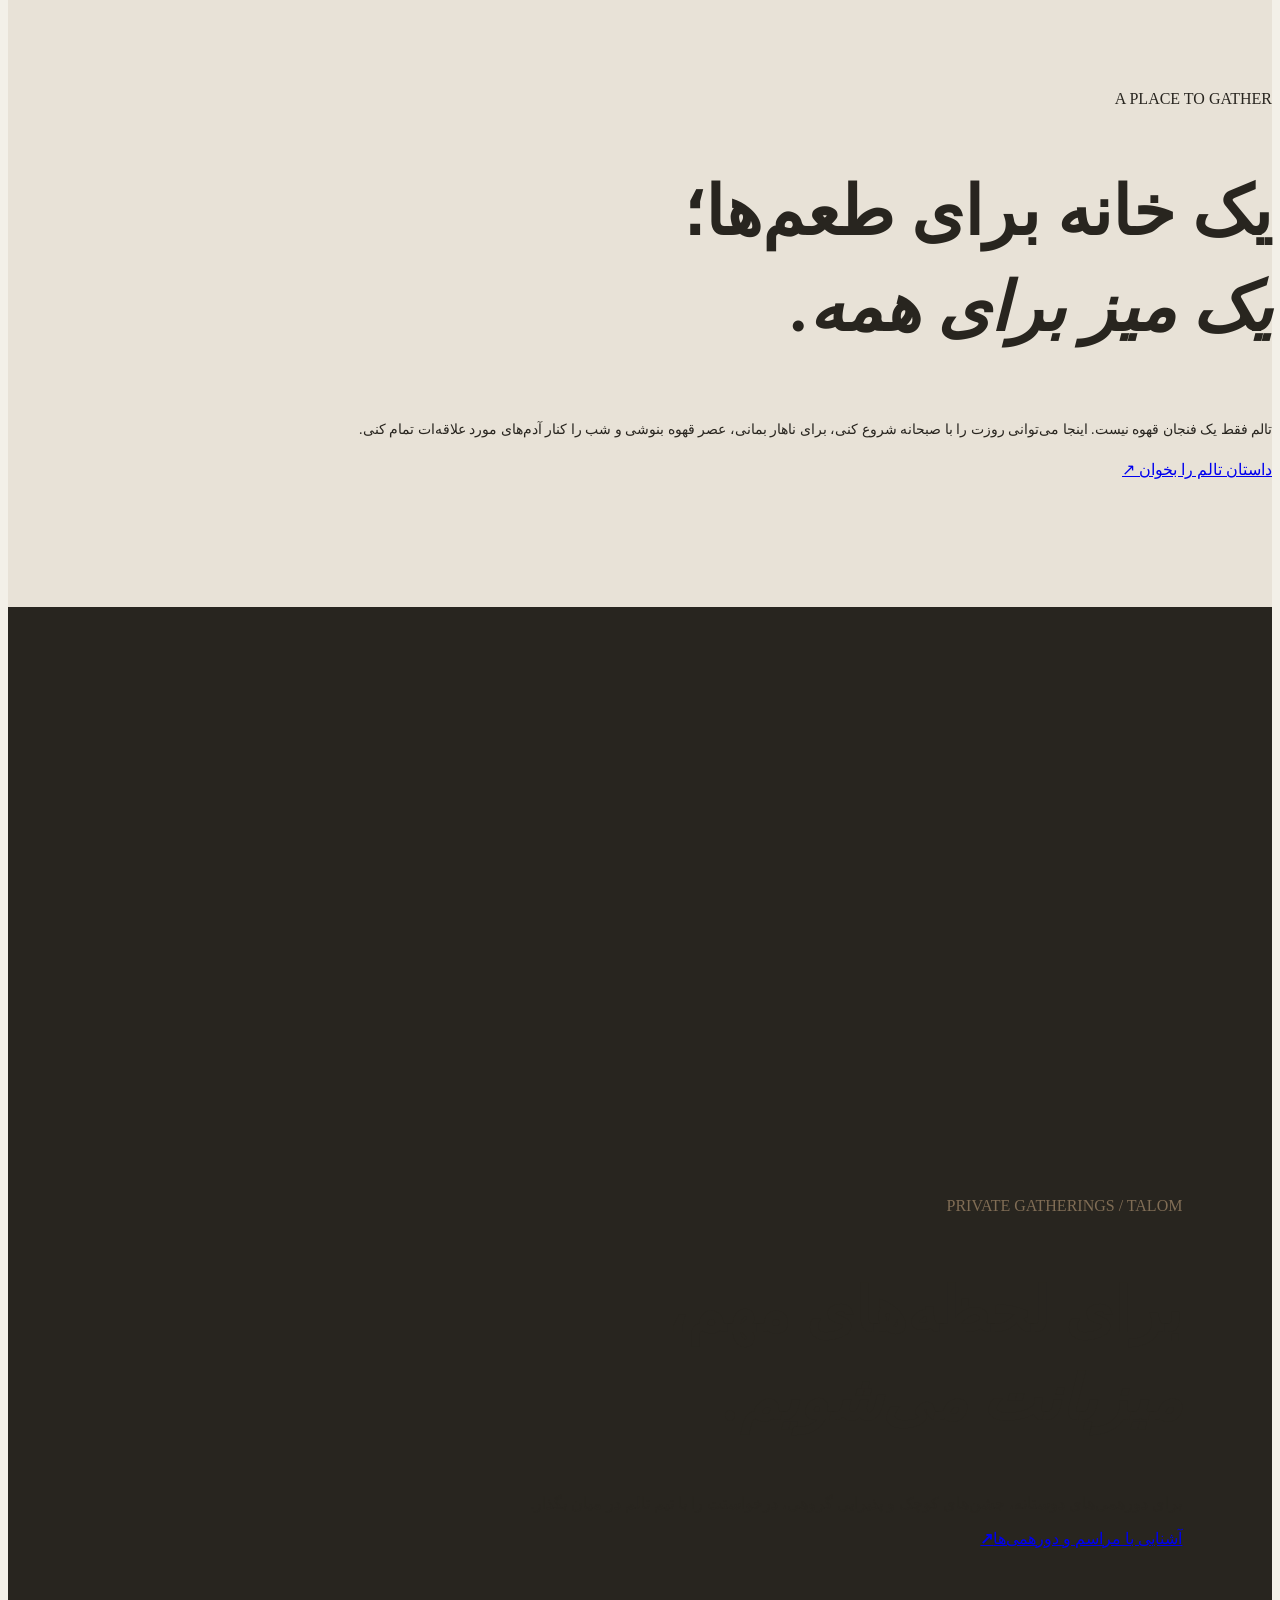
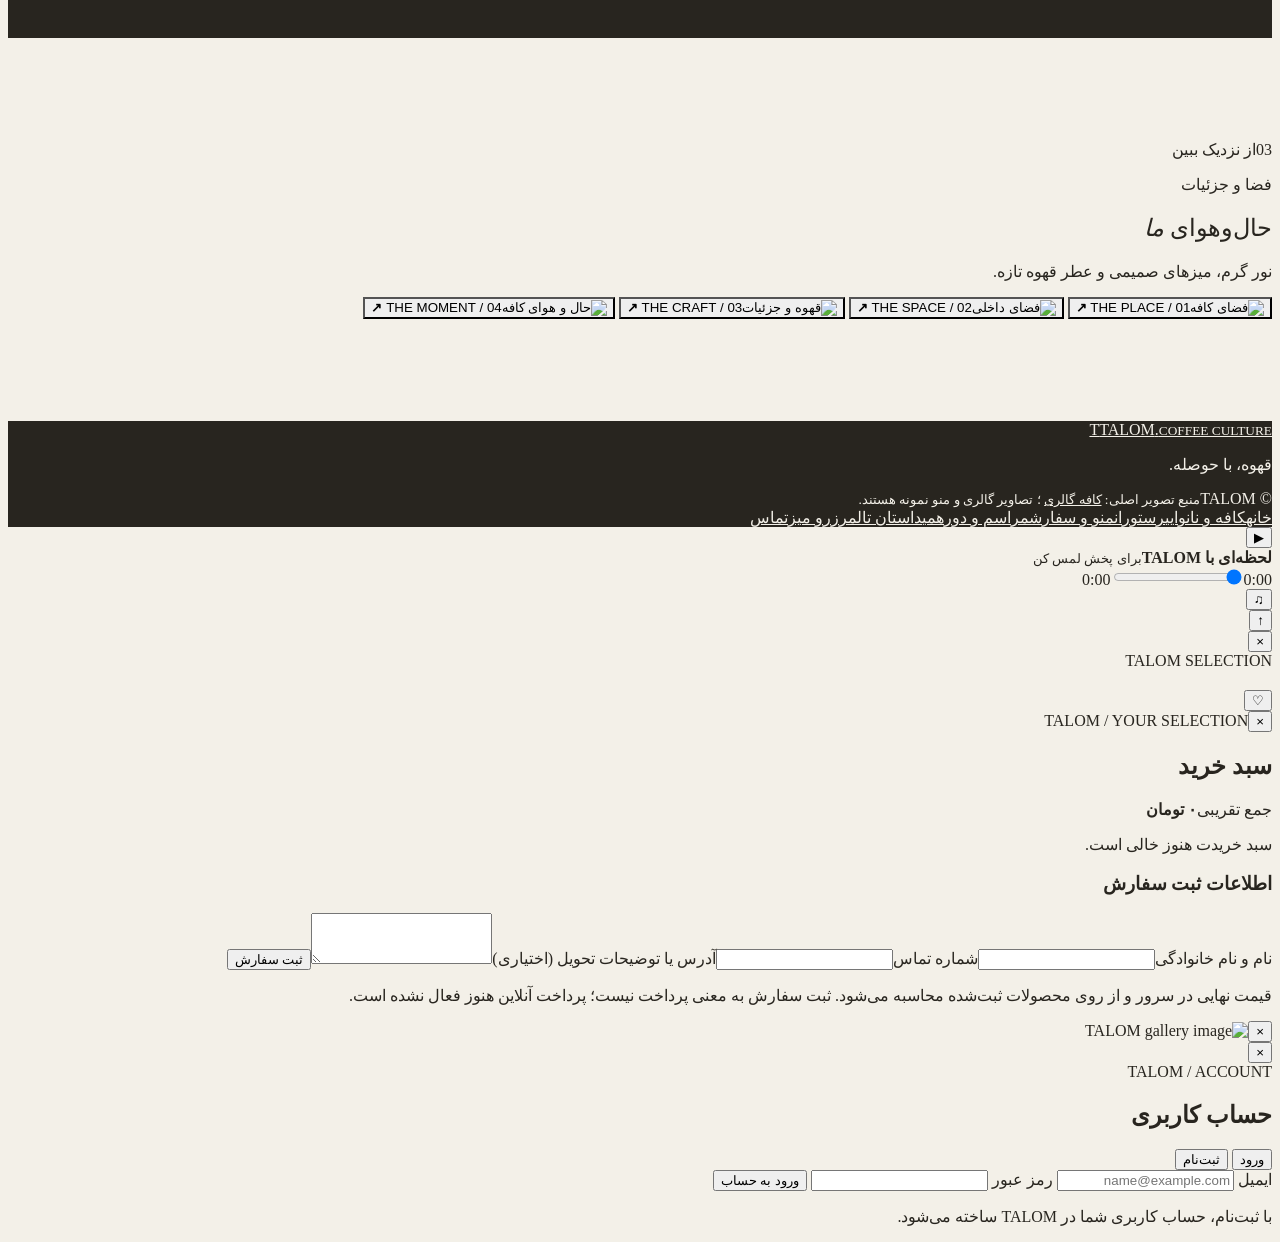
==== commit 43d70669: "Apply unified République-inspired design" ====
--- a/index.html
+++ b/index.html
@@ -24,8 +24,6 @@
 
   <link rel="stylesheet" href="talom-pages.css?v=20261112-02">
   <link rel="stylesheet" href="republique-home-v3.css?v=20261112-03">
-  <link rel="stylesheet" href="republique-parity-v4.css?v=20261115-01">
-  <link rel="stylesheet" href="republique-frontend-v5.css?v=20261115-02">
   <script src="https://cdn.jsdelivr.net/npm/@supabase/supabase-js@2.119.0"></script>
   <script src="menu-runtime-v2.js?v=20261113-01" defer></script>
   <script src="cart.js" defer></script>
@@ -34,22 +32,12 @@
   <script src="republique-menu-v2.js?v=20261111-01" defer></script>
 
 
-  <script src="talom-pages.js?v=20261120-routefix-02" defer></script>
+  <script src="talom-pages.js?v=20261120-routefix-03" defer></script>
   <script src="republique-language-fix.js?v=20261112-02" defer></script>
-  <script src="republique-parity-v4.js?v=20261115-01" defer></script>
   <script src="republique-home-v3.js?v=20261112-02" defer></script>
   <link rel="stylesheet" href="page-content-v1.css?v=20261113-01">
+  <link rel="stylesheet" href="republique-reference-v1.css?v=20261120-01">
   <script src="page-content-v1.js?v=20261113-03" defer></script>
-  <link rel="stylesheet" href="republique-parity-v6.css?v=20261115-03">
-  <script src="republique-parity-v6.js?v=20261115-03" defer></script>
-  <link rel="stylesheet" href="republique-parity-v7.css?v=20261115-04">
-  <script src="republique-parity-v7.js?v=20261115-04" defer></script>
-  <link rel="stylesheet" href="republique-experience-v10.css?v=20261116-01">
-  <script src="republique-experience-v10.js?v=20261116-01" defer></script>
-  <link rel="stylesheet" href="republique-parity-v11.css?v=20261116-11">
-  <script src="republique-parity-v11.js?v=20261116-11" defer></script>
-  <link rel="stylesheet" href="republique-motion-v12.css?v=20261116-12">
-  <script src="republique-motion-v12.js?v=20261116-12" defer></script>
 </head>
 <body class="talom-redesign">
   <div class="scroll-progress" id="scrollProgress"></div>
--- a/republique-reference-v1.css
+++ b/republique-reference-v1.css
@@ -0,0 +1,102 @@
+/* TALOM — République reference pass. Shared visual system for all destination pages. */
+:root{
+ --talom-paper:#f3f0e8;--talom-paper-deep:#e8e2d7;--talom-ink:#28251f;
+ --talom-muted:#71695e;--talom-rule:#cfc7ba;--talom-accent:#8a7154;
+}
+html{scroll-padding-top:86px}
+body.talom-redesign{background:var(--talom-paper);color:var(--talom-ink)}
+.site-header.editorial-header{background:rgba(243,240,232,.96)!important;border-bottom:1px solid rgba(40,37,31,.12)!important;backdrop-filter:blur(14px)!important}
+.site-header.editorial-header.scrolled{background:rgba(243,240,232,.98)!important}
+#siteHeader>.brand{color:var(--talom-ink)!important}
+#siteHeader>.header-cta{background:var(--talom-ink)!important;color:#f3f0e8!important;border:1px solid var(--talom-ink)!important}
+.talom-republique-trigger{color:var(--talom-ink)!important}
+.talom-republique-overlay{background:var(--talom-paper)!important}
+.talom-republique-overlay nav a{font-family:"Vazirmatn",sans-serif!important;font-weight:400!important}
+.full-hero.rep-home-hero{height:min(820px,calc(100svh - 72px))!important;min-height:620px!important;margin-top:0!important}
+.rep-home-hero .full-hero-image{object-position:center 54%!important;filter:brightness(.55) saturate(.72)!important}
+.rep-home-hero .full-hero-shade{background:linear-gradient(0deg,rgba(20,18,15,.56),rgba(20,18,15,.08) 58%,rgba(20,18,15,.22))!important}
+.rep-home-hero .full-hero-content{max-width:900px!important}
+.rep-home-hero .full-hero-eyebrow{font-size:10px!important;letter-spacing:.22em!important;margin-bottom:24px!important}
+.rep-home-hero .full-hero-content h1{font-size:clamp(48px,7.5vw,100px)!important;line-height:1.28!important;letter-spacing:-.035em!important}
+.rep-home-hero .full-hero-content h1 em{font-family:"Playfair Display","Vazirmatn",serif!important;font-style:normal!important;color:#e8ddcc!important}
+.rep-home-hero .full-hero-description{max-width:600px!important;font-size:14px!important;line-height:2.25!important}
+.rep-home-hero .full-hero-actions{gap:12px!important;flex-wrap:wrap!important}
+.rep-home-hero .button-gold{min-width:150px!important;justify-content:center!important;background:#e8ddcc!important;color:#28251f!important;border:1px solid #e8ddcc!important}
+.rep-home-hero .button-outline{min-width:145px!important;justify-content:center!important;background:transparent!important;color:#fff!important;border:1px solid rgba(255,255,255,.7)!important}
+.rep-home-hero .full-hero-foot{font-size:9px!important;letter-spacing:.15em!important}
+.rep-home-experiences{background:var(--talom-paper)!important;padding:clamp(66px,8vw,112px) 0!important}
+.rep-home-wrap{width:min(1320px,88%)!important}
+.rep-home-section-head{border-color:var(--talom-rule)!important;margin-bottom:24px!important}
+.rep-home-kicker{color:#806d55!important}
+.rep-home-experience-grid{grid-template-columns:repeat(5,minmax(0,1fr))!important;gap:12px!important}
+.rep-home-card{min-height:clamp(290px,32vw,410px)!important;border-radius:0!important}
+.rep-home-card:after{background:linear-gradient(0deg,rgba(17,15,12,.78),rgba(17,15,12,.02) 74%)!important}
+.rep-home-card h2{font-size:clamp(17px,1.55vw,23px)!important;font-weight:400!important}
+.rep-home-intro{background:var(--talom-paper-deep)!important;padding:clamp(76px,10vw,138px) 0!important}
+.rep-home-intro .talom-wrap{width:min(1120px,84%)!important}
+.rep-home-intro h2{font-size:clamp(34px,5.3vw,68px)!important;line-height:1.42!important}
+.rep-home-intro p{font-size:14px!important;line-height:2.35!important}
+.rep-home-events{grid-template-columns:1fr 1fr!important;min-height:560px!important;background:#28251f!important}
+.rep-home-events-photo{min-height:500px!important;background-position:center!important}
+.rep-home-events-copy{padding:clamp(38px,7vw,100px)!important}
+.rep-home-events-copy h2{font-size:clamp(34px,5vw,62px)!important;line-height:1.42!important}
+#gallery{background:var(--talom-paper)!important;padding:clamp(70px,8vw,112px) 0!important}
+#gallery .gallery-grid{width:min(1320px,88%)!important;grid-template-columns:1.2fr .8fr .8fr!important;grid-template-rows:260px 220px!important;gap:12px!important}
+#gallery .gallery-card{border-radius:0!important}
+#gallery .gallery-card img{transition:transform .65s ease!important}
+#gallery .gallery-card:hover img{transform:scale(1.035)!important}
+#gallery .section-heading h2{font-weight:400!important}
+#talom-route-hero{min-height:clamp(470px,58vw,690px)!important;background:#28251f!important}
+#talom-route-hero .talom-route-image{filter:brightness(.52) saturate(.72)!important}
+#talom-route-hero .talom-route-shade{background:linear-gradient(90deg,rgba(20,18,15,.72),rgba(20,18,15,.12))!important}
+#talom-route-hero .talom-route-copy{width:min(1320px,88%)!important}
+#talom-route-hero .talom-route-copy h1{font-size:clamp(42px,6.2vw,82px)!important;line-height:1.38!important;font-weight:400!important}
+#talom-route-hero .talom-route-copy h1 em{font-style:normal!important;color:#e6d8c3!important}
+.tp-editorial-intro,.tp-event-intro,.tp-reservation-intro{background:var(--talom-paper-deep)!important}
+.tp-feature-split,.tp-event-spaces,.tp-reservation-steps,.tp-menu-lead{background:var(--talom-paper)!important}
+.tp-feature-split,.tp-event-feature,.tp-reservation-note{border-radius:0!important}
+.tp-feature-image img,.tp-event-intro-image img,.tp-reservation-hero-image img,.tp-event-feature-image img{transition:transform .7s ease}
+.tp-feature-image:hover img,.tp-event-intro-image:hover img{transform:scale(1.025)}
+.tp-kicker{color:#806d55!important}
+.tp-editorial-intro h2,.tp-feature-copy h2,.tp-event-intro-copy h2,.tp-reservation-hero-copy h2{font-weight:400!important}
+.tp-event-card-grid article{border-radius:0!important;background:#e8e2d7!important}
+.tp-event-card-grid article>img{border-radius:0!important}
+.tp-event-step-grid article,.tp-reservation-step-grid article{border-color:var(--talom-rule)!important}
+.tp-faq-list{border-color:var(--talom-rule)!important}
+.tp-faq-list details{border-color:var(--talom-rule)!important}
+#menu{background:var(--talom-paper)!important;color:var(--talom-ink)!important}
+#menu .product-card{border-radius:0!important;background:#e9e4da!important}
+#menu .product-card img{border-radius:0!important}
+#menu .category-tab{border-radius:0!important}
+#menu .search-box{border-radius:0!important}
+.rx-booking,.rx-section{background:var(--talom-paper)!important}
+.rx-wrap{width:min(1180px,88%)!important}
+.rx-booking .rx-panel,.rx-booking form,.rx-form-panel{border-radius:0!important;box-shadow:none!important}
+.rx-booking input,.rx-booking select,.rx-booking textarea,.rx-booking button{border-radius:0!important}
+.rx-booking input,.rx-booking select,.rx-booking textarea{background:#fbf9f3!important;border:1px solid var(--talom-rule)!important}
+.site-footer{background:#28251f!important;color:#f3f0e8!important}
+.site-footer a{color:inherit}
+@media(max-width:1100px){
+ .rep-home-experience-grid{grid-template-columns:repeat(3,minmax(0,1fr))!important}
+ .rep-home-card{min-height:330px!important}
+}
+@media(max-width:760px){
+ .full-hero.rep-home-hero{height:74svh!important;min-height:510px!important}
+ .rep-home-experience-grid{grid-template-columns:repeat(2,minmax(0,1fr))!important}
+ .rep-home-card{min-height:270px!important}
+ .rep-home-intro .talom-wrap,.rep-home-events{grid-template-columns:1fr!important}
+ .rep-home-events-photo{min-height:310px!important}
+ .rep-home-events-copy{padding:48px 7%!important}
+ #gallery .gallery-grid{width:88%!important;grid-template-columns:1fr 1fr!important;grid-template-rows:230px 180px 180px!important}
+ #gallery .gallery-large{grid-row:span 2!important}
+ #gallery .gallery-wide{grid-column:1/-1!important}
+ .tp-event-intro,.tp-reservation-intro,.tp-feature-split,.tp-event-feature,.tp-reservation-note{grid-template-columns:1fr!important}
+ .tp-event-intro-image,.tp-reservation-hero-image,.tp-feature-image,.tp-event-feature-image{min-height:300px!important}
+}
+@media(max-width:430px){
+ .rep-home-experience-grid{grid-template-columns:1fr!important}
+ .rep-home-card{min-height:290px!important}
+}
+@media(prefers-reduced-motion:reduce){
+ .tp-feature-image img,.tp-event-intro-image img,#gallery .gallery-card img{transition:none!important}
+}
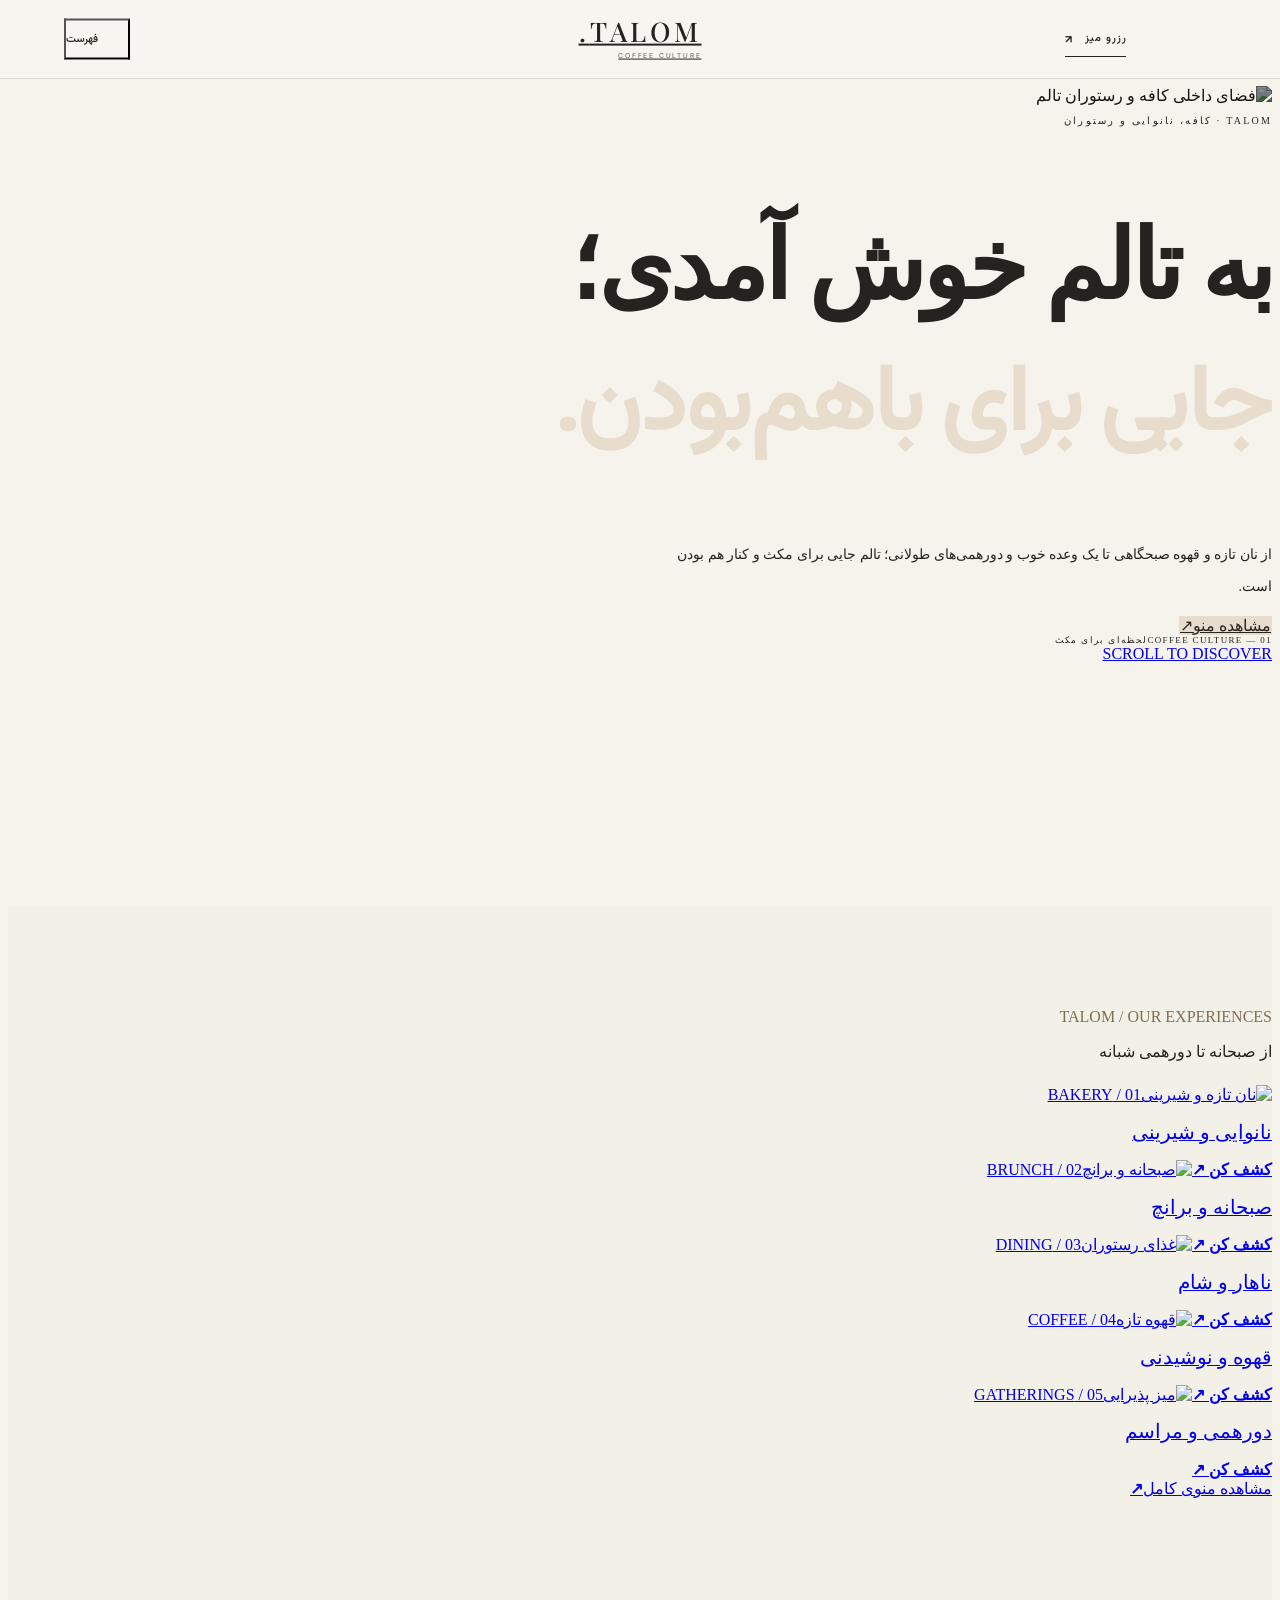
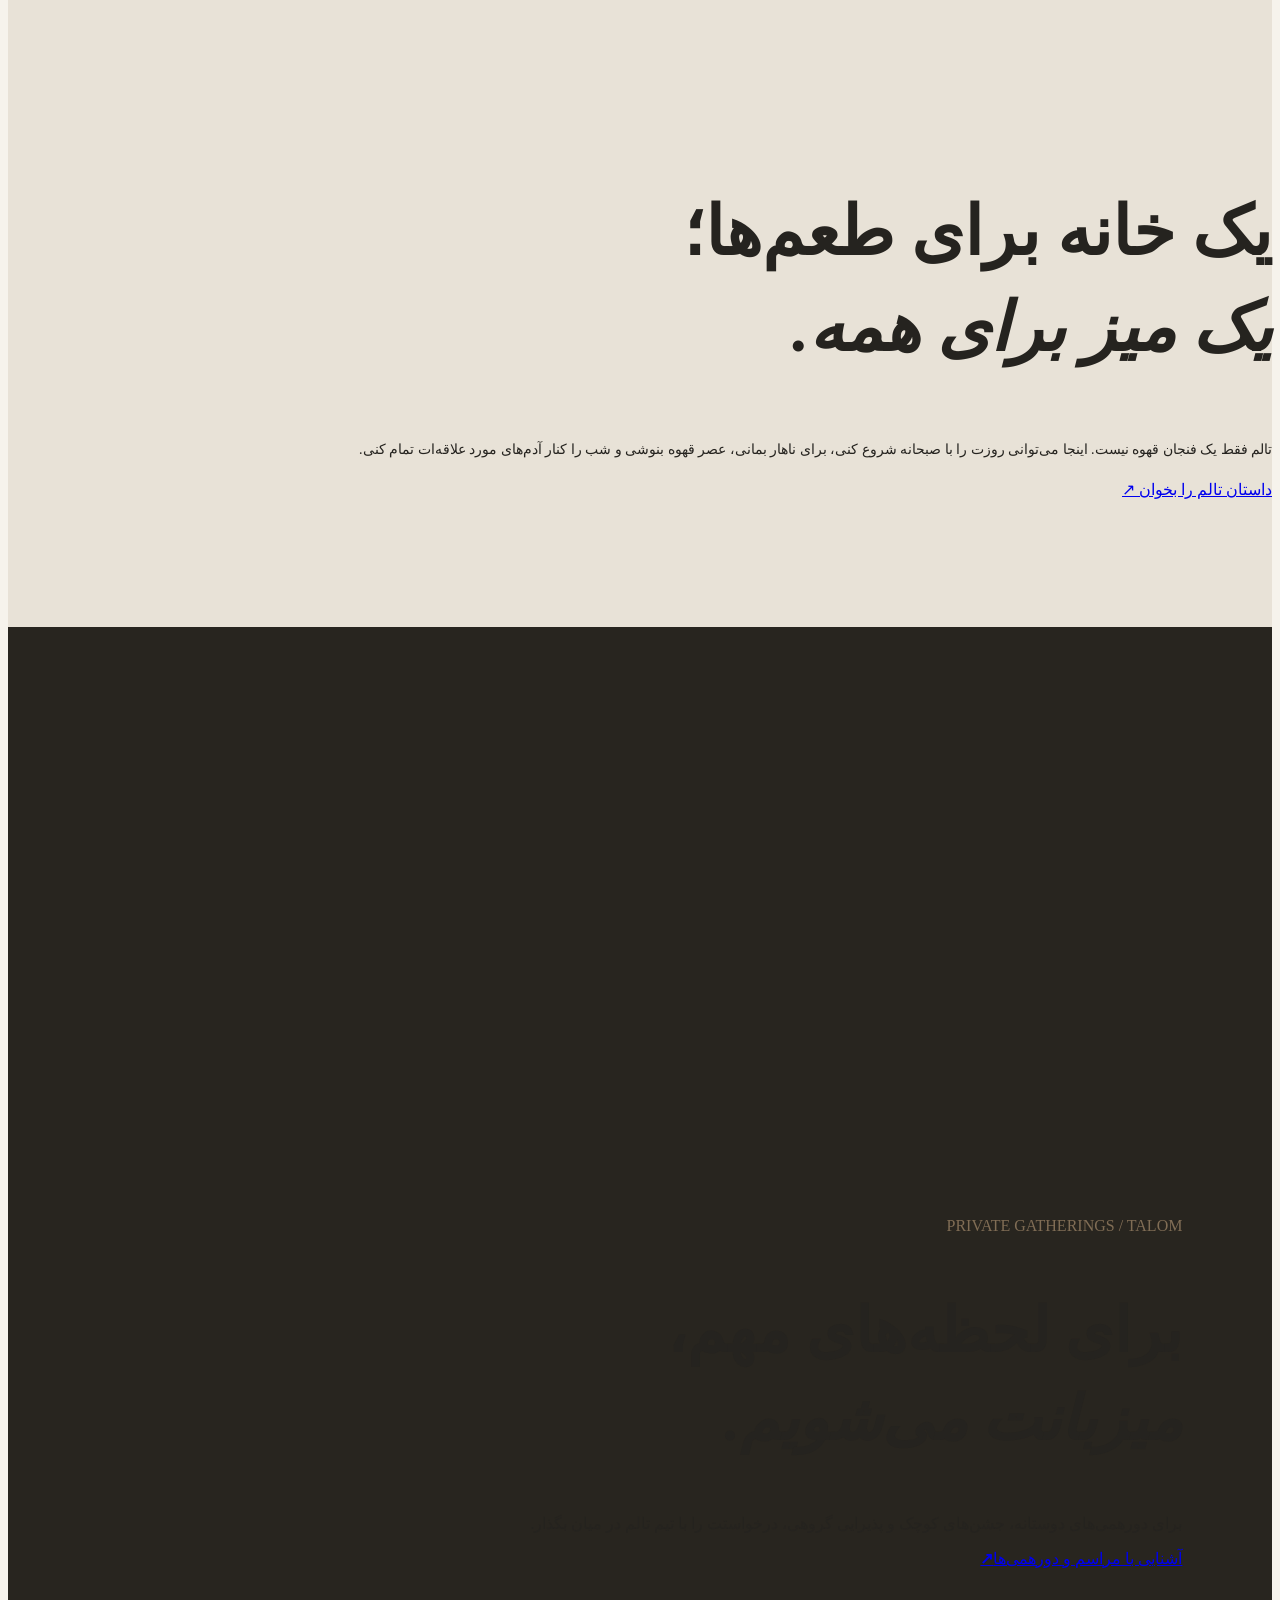
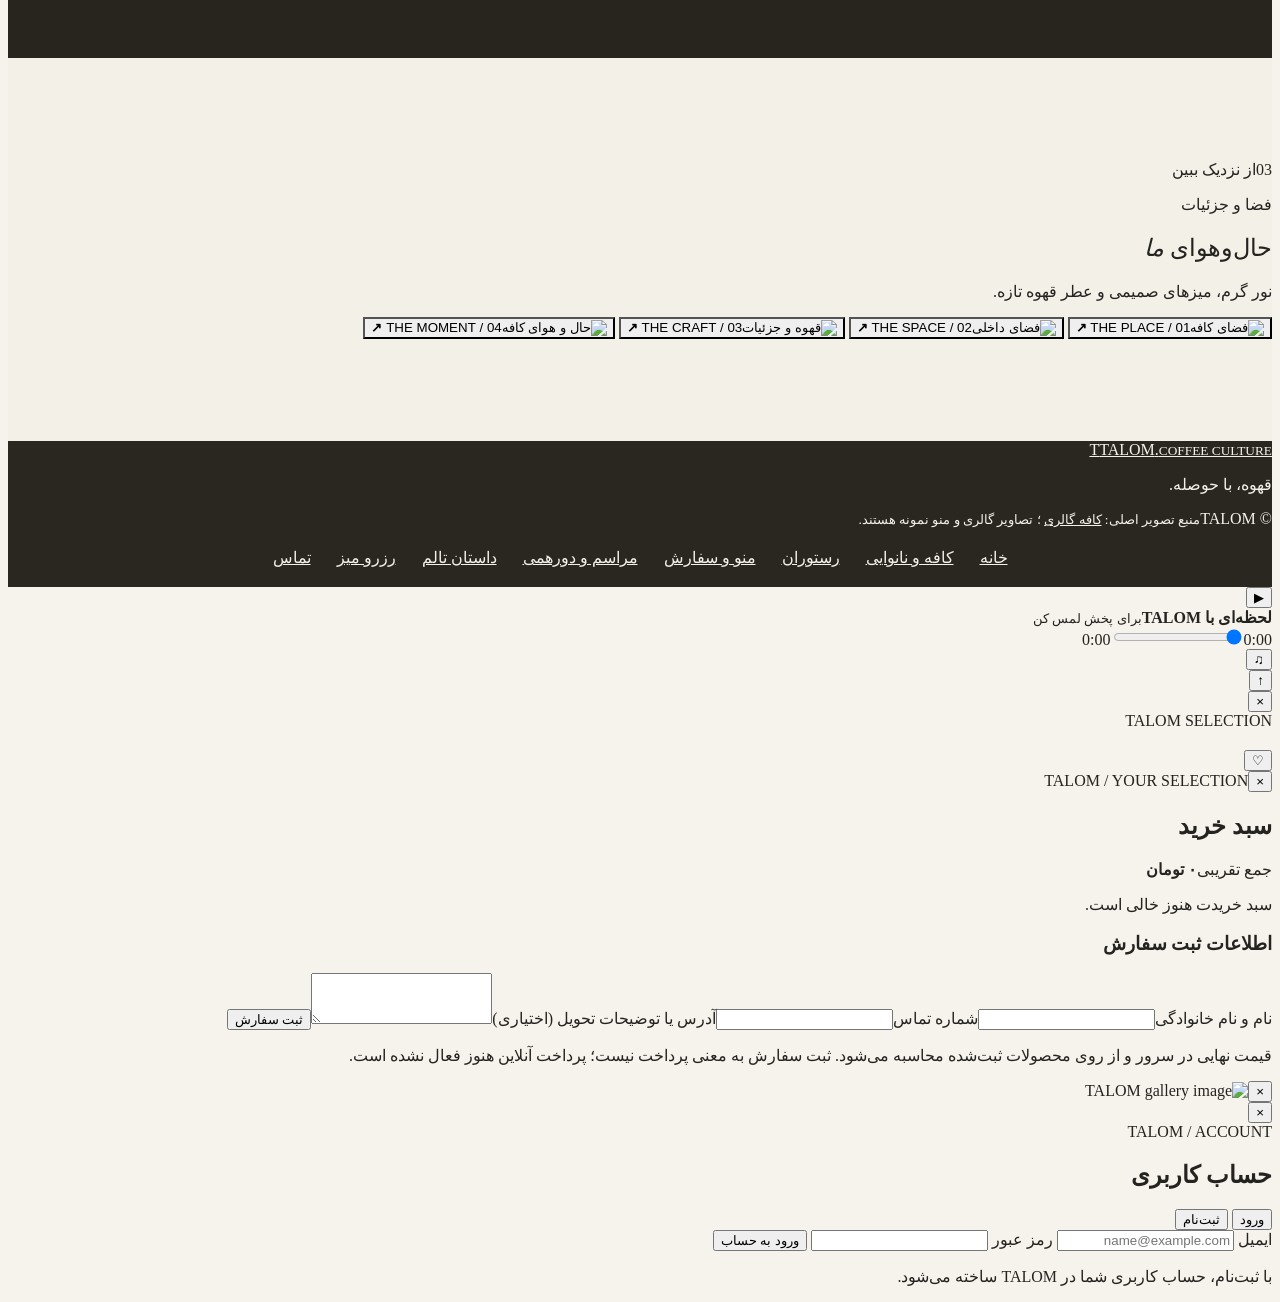
==== commit af89b53c: "Apply unified République-inspired design across TALOM pages" ====
--- a/index.html
+++ b/index.html
@@ -23,7 +23,6 @@
 
 
   <link rel="stylesheet" href="talom-pages.css?v=20261112-02">
-  <link rel="stylesheet" href="republique-home-v3.css?v=20261112-03">
   <script src="https://cdn.jsdelivr.net/npm/@supabase/supabase-js@2.119.0"></script>
   <script src="menu-runtime-v2.js?v=20261113-01" defer></script>
   <script src="cart.js" defer></script>
@@ -34,10 +33,12 @@
 
   <script src="talom-pages.js?v=20261120-routefix-03" defer></script>
   <script src="republique-language-fix.js?v=20261112-02" defer></script>
-  <script src="republique-home-v3.js?v=20261112-02" defer></script>
   <link rel="stylesheet" href="page-content-v1.css?v=20261113-01">
   <link rel="stylesheet" href="republique-reference-v1.css?v=20261120-01">
+  <link rel="stylesheet" href="republique-home-v4.css?v=20261120-02">
+  <link rel="stylesheet" href="republique-pages-v2.css?v=20261120-02">
   <script src="page-content-v1.js?v=20261113-03" defer></script>
+  <script src="republique-home-v4.js?v=20261120-02" defer></script>
 </head>
 <body class="talom-redesign">
   <div class="scroll-progress" id="scrollProgress"></div>
--- a/republique-pages-v2.css
+++ b/republique-pages-v2.css
@@ -0,0 +1,140 @@
+/* TALOM destination pages — coordinated editorial system */
+:root{--talom-bg:#f6f3ec;--talom-ink:#25231f;--talom-muted:#756f65;--talom-line:#d9d2c6;--talom-brown:#806b50;--talom-dark:#292720}
+html{scroll-behavior:smooth;scroll-padding-top:90px}
+body.talom-redesign{background:var(--talom-bg)!important;color:var(--talom-ink)!important}
+main{padding-top:78px}
+.site-header.editorial-header,.site-header.editorial-header.scrolled{position:fixed!important;inset:0 0 auto!important;z-index:1400!important;height:78px!important;min-height:78px!important;background:rgba(247,245,239,.97)!important;border-bottom:1px solid rgba(37,35,31,.13)!important;backdrop-filter:blur(18px)!important}
+.site-header.editorial-header>.brand{position:absolute!important;left:50%!important;top:50%!important;transform:translate(-50%,-50%)!important;display:flex!important;flex-direction:column!important;align-items:center!important;gap:0!important;color:var(--talom-ink)!important}
+.site-header.editorial-header .brand-symbol{display:none!important}
+.site-header.editorial-header .brand-word{font:500 27px/1 "Playfair Display",serif!important;letter-spacing:4px!important;color:var(--talom-ink)!important}
+.site-header.editorial-header .brand-word small{display:block!important;margin-top:6px!important;font:500 7px/1.4 "DM Sans",sans-serif!important;letter-spacing:1.8px!important;color:var(--talom-muted)!important}
+.site-header.editorial-header>.main-nav,.site-header.editorial-header>.mobile-menu-toggle{display:none!important}
+.site-header.editorial-header>.header-actions{display:flex!important;position:absolute!important;right:clamp(18px,5vw,76px)!important;top:50%!important;transform:translateY(-50%)!important;gap:8px!important}
+.site-header.editorial-header .header-actions .cart-open-button,.site-header.editorial-header .header-actions .auth-open-button,.site-header.editorial-header .header-cta{display:none!important}
+.site-header.editorial-header .header-actions .icon-button{border:0!important;border-radius:0!important;background:transparent!important;color:var(--talom-ink)!important}
+.site-header.editorial-header>.talom-republique-trigger{position:absolute!important;left:clamp(18px,5vw,76px)!important;right:auto!important;top:50%!important;transform:translateY(-50%)!important;display:flex!important;align-items:center!important;gap:10px!important;width:auto!important;min-width:0!important;height:auto!important;padding:10px 0!important;background:transparent!important;color:var(--talom-ink)!important;writing-mode:horizontal-tb!important;font:500 11px "Vazirmatn",sans-serif!important}
+.site-header.editorial-header .talom-republique-icon{width:20px!important;height:16px!important;gap:4px!important}
+.site-header.editorial-header .talom-republique-icon i{width:20px!important;background:currentColor!important}
+.talom-reserve-link{position:absolute!important;right:clamp(95px,12vw,175px)!important;top:50%!important;transform:translateY(-50%)!important;display:inline-flex!important;align-items:center!important;gap:12px!important;padding:9px 0!important;border:0!important;border-bottom:1px solid var(--talom-ink)!important;color:var(--talom-ink)!important;font:500 11px "DM Sans","Vazirmatn",sans-serif!important;letter-spacing:.08em!important;text-decoration:none!important;white-space:nowrap!important}
+.talom-reserve-link:hover{color:var(--talom-brown)!important;border-color:var(--talom-brown)!important}
+.talom-republique-overlay{position:fixed!important;inset:0!important;z-index:1600!important;display:grid!important;grid-template-columns:minmax(0,1.15fr) minmax(250px,.85fr)!important;align-content:center!important;gap:8vw!important;padding:100px clamp(30px,9vw,140px)!important;background:var(--talom-bg)!important;color:var(--talom-ink)!important;opacity:0!important;visibility:hidden!important;pointer-events:none!important;transition:opacity .25s ease,visibility .25s ease!important}
+.talom-republique-overlay.is-open{opacity:1!important;visibility:visible!important;pointer-events:auto!important}
+.talom-republique-overlay nav{display:flex!important;flex-direction:column!important;gap:5px!important}
+.talom-republique-overlay nav a{width:max-content!important;max-width:100%!important;color:var(--talom-ink)!important;font:400 clamp(26px,4vw,54px)/1.35 "DM Sans","Vazirmatn",sans-serif!important;letter-spacing:-.035em!important;text-decoration:none!important}
+.talom-republique-overlay nav a:hover{color:var(--talom-brown)!important}
+.talom-republique-side{align-self:center!important;display:flex!important;flex-direction:column!important;gap:14px!important;padding:24px 0 0!important;border-top:1px solid var(--talom-line)!important;color:var(--talom-muted)!important;font-size:13px!important;line-height:2!important}
+.talom-republique-side strong{color:var(--talom-ink)!important;font-size:16px!important;font-weight:500!important}
+.talom-republique-side a{color:inherit!important;text-decoration:none!important}
+.talom-overlay-close{position:absolute!important;top:28px!important;left:clamp(24px,5vw,72px)!important;width:46px!important;height:46px!important;border:1px solid var(--talom-line)!important;background:transparent!important;color:var(--talom-ink)!important;font-size:28px!important}
+body.talom-menu-open{overflow:hidden!important}
+#talom-route-hero{position:relative!important;display:flex!important;align-items:center!important;min-height:clamp(480px,59vw,690px)!important;margin:0!important;padding:clamp(70px,9vw,130px) 7%!important;overflow:hidden!important;background:#27241f!important;color:#fff!important}
+#talom-route-hero .talom-route-image{position:absolute!important;inset:0!important;background-size:cover!important;background-position:center!important;transform:scale(1.01)!important}
+#talom-route-hero .talom-route-shade{position:absolute!important;inset:0!important;background:linear-gradient(90deg,rgba(15,14,12,.72),rgba(15,14,12,.18) 85%),linear-gradient(0deg,rgba(15,14,12,.3),transparent 50%)!important}
+#talom-route-hero .talom-route-copy{position:relative!important;z-index:1!important;width:min(720px,75%)!important;margin:0!important}
+#talom-route-hero .talom-route-copy>span{display:block!important;margin-bottom:22px!important;color:#e2cba9!important;font:500 10px "DM Sans",sans-serif!important;letter-spacing:.18em!important}
+#talom-route-hero .talom-route-copy h1{margin:0 0 18px!important;color:#fff!important;font:400 clamp(42px,6.3vw,82px)/1.35 "Vazirmatn",sans-serif!important;letter-spacing:-.035em!important}
+#talom-route-hero .talom-route-copy h1 em{color:#e2cba9!important;font-family:"Playfair Display","Vazirmatn",serif!important;font-style:normal!important}
+#talom-route-hero .talom-route-copy p{max-width:520px!important;margin:0!important;color:rgba(255,255,255,.83)!important;font-size:14px!important;line-height:2.35!important}
+#talom-route-hero .talom-route-copy>a{display:inline-flex!important;align-items:center!important;gap:24px!important;margin-top:30px!important;padding:12px 0!important;border-bottom:1px solid rgba(255,255,255,.65)!important;color:#fff!important;text-decoration:none!important;font-size:12px!important}
+#talom-route-hero .talom-route-copy>a b{font:18px "DM Sans",sans-serif!important}
+.tp-editorial-intro,.tp-event-intro,.tp-reservation-intro{background:#eae5db!important;color:var(--talom-ink)!important}
+.tp-wrap{width:min(1180px,86%)!important;margin-inline:auto!important}
+.tp-editorial-intro{padding:clamp(68px,9vw,120px) 0!important}
+.tp-intro-grid{display:grid!important;grid-template-columns:1.05fr .95fr!important;align-items:end!important;gap:9%!important}
+.tp-kicker{color:var(--talom-brown)!important;font:600 10px "DM Sans",sans-serif!important;letter-spacing:.14em!important}
+.tp-editorial-intro h2,.tp-feature-copy h2,.tp-event-intro-copy h2,.tp-reservation-hero-copy h2{margin:18px 0 0!important;color:var(--talom-ink)!important;font-size:clamp(32px,4.8vw,62px)!important;line-height:1.48!important;font-weight:400!important;letter-spacing:-.03em!important}
+.tp-editorial-intro h2 em,.tp-feature-copy h2 em,.tp-event-intro-copy h2 em,.tp-reservation-hero-copy h2 em{color:var(--talom-brown)!important;font-family:"Playfair Display","Vazirmatn",serif!important;font-style:normal!important}
+.tp-editorial-intro p,.tp-feature-copy p,.tp-event-intro-copy p,.tp-reservation-hero-copy p{margin:0!important;color:var(--talom-muted)!important;font-size:14px!important;line-height:2.4!important}
+.tp-feature-split,.tp-event-feature,.tp-reservation-note{display:grid!important;grid-template-columns:1fr 1fr!important;align-items:stretch!important;gap:0!important;background:var(--talom-bg)!important}
+.tp-feature-image,.tp-event-feature-image,.tp-reservation-note-image{min-height:480px!important;overflow:hidden!important}
+.tp-feature-image img,.tp-event-feature-image img,.tp-reservation-note-image img{width:100%!important;height:100%!important;min-height:480px!important;object-fit:cover!important;display:block!important;transition:transform .7s ease!important}
+.tp-feature-image:hover img,.tp-event-feature-image:hover img,.tp-reservation-note-image:hover img{transform:scale(1.035)!important}
+.tp-feature-copy,.tp-event-feature-copy,.tp-reservation-note-copy{display:flex!important;flex-direction:column!important;align-items:flex-start!important;justify-content:center!important;padding:clamp(40px,7vw,100px)!important}
+.tp-feature-copy h2,.tp-event-feature-copy h2,.tp-reservation-note-copy h2{font-size:clamp(30px,4vw,52px)!important}
+.tp-feature-copy p,.tp-event-feature-copy p,.tp-reservation-note-copy p{margin-top:20px!important}
+.tp-feature-copy a,.tp-event-feature-copy>a,.tp-reservation-note-copy>a,.tp-event-intro-copy>a{display:inline-flex!important;gap:20px!important;margin-top:24px!important;padding-bottom:9px!important;border-bottom:1px solid var(--talom-brown)!important;color:var(--talom-brown)!important;text-decoration:none!important;font-size:12px!important}
+.tp-feature-reverse .tp-feature-image{order:2!important}
+.tp-menu-lead{padding:70px 0 35px!important;background:var(--talom-bg)!important}
+.tp-menu-lead h2{margin:12px 0!important;font-size:clamp(30px,4vw,50px)!important;font-weight:400!important}
+.tp-menu-lead p{color:var(--talom-muted)!important;font-size:14px!important;line-height:2.2!important}
+#menu{padding:50px 0 100px!important;background:var(--talom-bg)!important;color:var(--talom-ink)!important}
+#menu .section-heading,#menu .menu-toolbar,#menu .menu-meta,#menu .menu-shelf,#menu .empty-state{width:min(1180px,86%)!important;margin-left:auto!important;margin-right:auto!important}
+#menu .section-heading h2{font-size:clamp(30px,4.3vw,54px)!important;font-weight:400!important}
+#menu .category-tab{border-radius:0!important;border-color:var(--talom-line)!important}
+#menu .category-tab.active{background:var(--talom-ink)!important;color:#fff!important}
+#menu .search-box{border-radius:0!important;border-color:var(--talom-line)!important}
+#menu .product-card{border-radius:0!important;background:#ebe6dc!important;overflow:hidden!important}
+#menu .product-card img{border-radius:0!important}
+.tp-event-intro,.tp-reservation-intro{display:grid!important;grid-template-columns:1fr 1fr!important;align-items:stretch!important}
+.tp-event-intro-image,.tp-reservation-hero-image{min-height:540px!important;overflow:hidden!important}
+.tp-event-intro-image img,.tp-reservation-hero-image img{display:block!important;width:100%!important;height:100%!important;min-height:540px!important;object-fit:cover!important}
+.tp-event-intro-copy,.tp-reservation-hero-copy{display:flex!important;flex-direction:column!important;justify-content:center!important;padding:clamp(38px,7vw,95px)!important}
+.tp-event-spaces,.tp-event-steps,.tp-reservation-steps,.tp-event-faq{padding:clamp(65px,8vw,110px) 0!important;background:var(--talom-bg)!important}
+.tp-editorial-heading{margin-bottom:32px!important}
+.tp-editorial-heading h2,.tp-event-steps h2,.tp-event-faq h2{font-size:clamp(32px,4.5vw,58px)!important;font-weight:400!important;line-height:1.45!important}
+.tp-editorial-heading h2 em{font-family:"Playfair Display","Vazirmatn",serif!important;color:var(--talom-brown)!important;font-style:normal!important}
+.tp-editorial-heading p{color:var(--talom-muted)!important;font-size:14px!important;line-height:2.2!important}
+.tp-event-card-grid{display:grid!important;grid-template-columns:repeat(3,minmax(0,1fr))!important;gap:14px!important}
+.tp-event-card-grid article{background:#eae5db!important;border-radius:0!important;overflow:hidden!important}
+.tp-event-card-grid article>img{width:100%!important;height:260px!important;object-fit:cover!important;border-radius:0!important}
+.tp-event-card-grid article>div{padding:22px!important}
+.tp-event-card-grid h3{font-size:20px!important;font-weight:400!important}
+.tp-event-card-grid p{font-size:13px!important;line-height:2.1!important;color:var(--talom-muted)!important}
+.tp-event-step-grid,.tp-reservation-step-grid,.tp-value-grid{display:grid!important;grid-template-columns:repeat(3,minmax(0,1fr))!important;gap:12px!important}
+.tp-event-step-grid article,.tp-reservation-step-grid article,.tp-value-grid article{padding:25px!important;border:1px solid var(--talom-line)!important;background:transparent!important;border-radius:0!important}
+.tp-event-step-grid b,.tp-reservation-step-grid b{color:var(--talom-brown)!important;font:500 11px "DM Sans",sans-serif!important;letter-spacing:.12em!important}
+.tp-event-step-grid h3,.tp-reservation-step-grid h3,.tp-value-grid h3{font-size:19px!important;font-weight:400!important}
+.tp-event-step-grid p,.tp-reservation-step-grid p,.tp-value-grid p{color:var(--talom-muted)!important;font-size:13px!important;line-height:2.2!important}
+.tp-faq-list{border-top:1px solid var(--talom-line)!important}
+.tp-faq-list details{border-bottom:1px solid var(--talom-line)!important;padding:18px 0!important}
+.tp-faq-list summary{font-size:15px!important;cursor:pointer!important}
+.tp-faq-list details p{color:var(--talom-muted)!important;font-size:13px!important;line-height:2.1!important}
+#event-request,#reservation{padding:clamp(65px,8vw,110px) 0!important;background:#eae5db!important}
+#event-request .rx-wrap,#reservation .rx-wrap{width:min(780px,88%)!important;margin-inline:auto!important}
+#event-request .rx-heading,#reservation .rx-heading{font-size:clamp(34px,5vw,58px)!important;font-weight:400!important}
+#event-request .rx-form,#reservation .rx-form{padding:clamp(24px,4vw,48px)!important;background:#f8f6f0!important;border:1px solid var(--talom-line)!important;border-radius:0!important;box-shadow:none!important}
+#event-request .rx-field input,#event-request .rx-field select,#event-request .rx-field textarea,#reservation .rx-field input,#reservation .rx-field select,#reservation .rx-field textarea{border-radius:0!important;border:1px solid var(--talom-line)!important;background:#fffefa!important}
+#event-request .rx-submit,#reservation .rx-submit{border-radius:0!important;background:var(--talom-ink)!important;color:#fff!important}
+#contact-request{padding:clamp(65px,8vw,110px) 0!important;background:#eae5db!important}
+#contact-request .rx-wrap{width:min(780px,88%)!important;margin-inline:auto!important}
+#contact-request .rx-form{border-radius:0!important;box-shadow:none!important}
+.site-footer{background:var(--talom-dark)!important;color:#f4f1e9!important}
+.site-footer a{color:inherit!important}
+.talom-footer-links{display:flex!important;flex-wrap:wrap!important;gap:12px 26px!important;justify-content:center!important;padding:20px!important}
+@media(max-width:850px){
+ .tp-intro-grid,.tp-feature-split,.tp-event-feature,.tp-reservation-note,.tp-event-intro,.tp-reservation-intro{grid-template-columns:1fr!important}
+ .tp-feature-image,.tp-event-feature-image,.tp-reservation-note-image,.tp-feature-image img,.tp-event-feature-image img,.tp-reservation-note-image img{min-height:320px!important}
+ .tp-feature-reverse .tp-feature-image{order:0!important}
+ .tp-event-intro-image,.tp-reservation-hero-image,.tp-event-intro-image img,.tp-reservation-hero-image img{min-height:340px!important}
+ .tp-event-card-grid{grid-template-columns:1fr 1fr!important}
+ .tp-event-step-grid,.tp-reservation-step-grid,.tp-value-grid{grid-template-columns:1fr 1fr!important}
+}
+@media(max-width:700px){
+ main{padding-top:68px}
+ .site-header.editorial-header,.site-header.editorial-header.scrolled{height:68px!important;min-height:68px!important;padding:0 16px!important}
+ .site-header.editorial-header .brand-word{font-size:19px!important;letter-spacing:3px!important}
+ .site-header.editorial-header .brand-word small{font-size:6px!important}
+ .site-header.editorial-header>.talom-republique-trigger{left:16px!important;font-size:0!important}
+ .site-header.editorial-header .talom-republique-icon{width:19px!important}
+ .site-header.editorial-header>.header-actions{right:16px!important}
+ .site-header.editorial-header .header-actions .icon-button{width:30px!important;height:30px!important}
+ .talom-reserve-link{right:65px!important;font-size:0!important;gap:0!important;width:28px!important;height:28px!important;align-items:center!important;justify-content:center!important;border:1px solid var(--talom-line)!important}
+ .talom-reserve-link span{font-size:0!important}
+ .talom-reserve-link b{font-size:16px!important}
+ #talom-route-hero{min-height:500px!important;padding:70px 7%!important}
+ #talom-route-hero .talom-route-copy{width:100%!important}
+ #talom-route-hero .talom-route-copy h1{font-size:clamp(36px,10vw,56px)!important}
+ #talom-route-hero .talom-route-copy p{font-size:13px!important}
+ .tp-wrap{width:88%!important}
+ .tp-editorial-intro{padding:58px 0!important}
+ .tp-editorial-intro h2,.tp-feature-copy h2,.tp-event-intro-copy h2,.tp-reservation-hero-copy h2{font-size:clamp(30px,8vw,43px)!important}
+ .tp-feature-copy,.tp-event-intro-copy,.tp-reservation-hero-copy,.tp-event-feature-copy,.tp-reservation-note-copy{padding:38px 7%!important}
+ #menu .section-heading,#menu .menu-toolbar,#menu .menu-meta,#menu .menu-shelf{width:88%!important}
+ .tp-event-card-grid,.tp-event-step-grid,.tp-reservation-step-grid,.tp-value-grid{grid-template-columns:1fr!important}
+ .tp-event-card-grid article>img{height:230px!important}
+ .talom-republique-overlay{grid-template-columns:1fr!important;align-content:start!important;gap:24px!important;padding:84px 25px 35px!important;overflow:auto!important}
+ .talom-republique-overlay nav a{font-size:clamp(26px,8vw,38px)!important}
+ .talom-republique-side{padding-top:18px!important;gap:8px!important}
+ .talom-overlay-close{top:16px!important;left:18px!important}
+}
+@media(prefers-reduced-motion:reduce){.tp-feature-image img,.tp-event-intro-image img,.tp-reservation-hero-image img,.tp-event-card-grid img{transition:none!important}}
